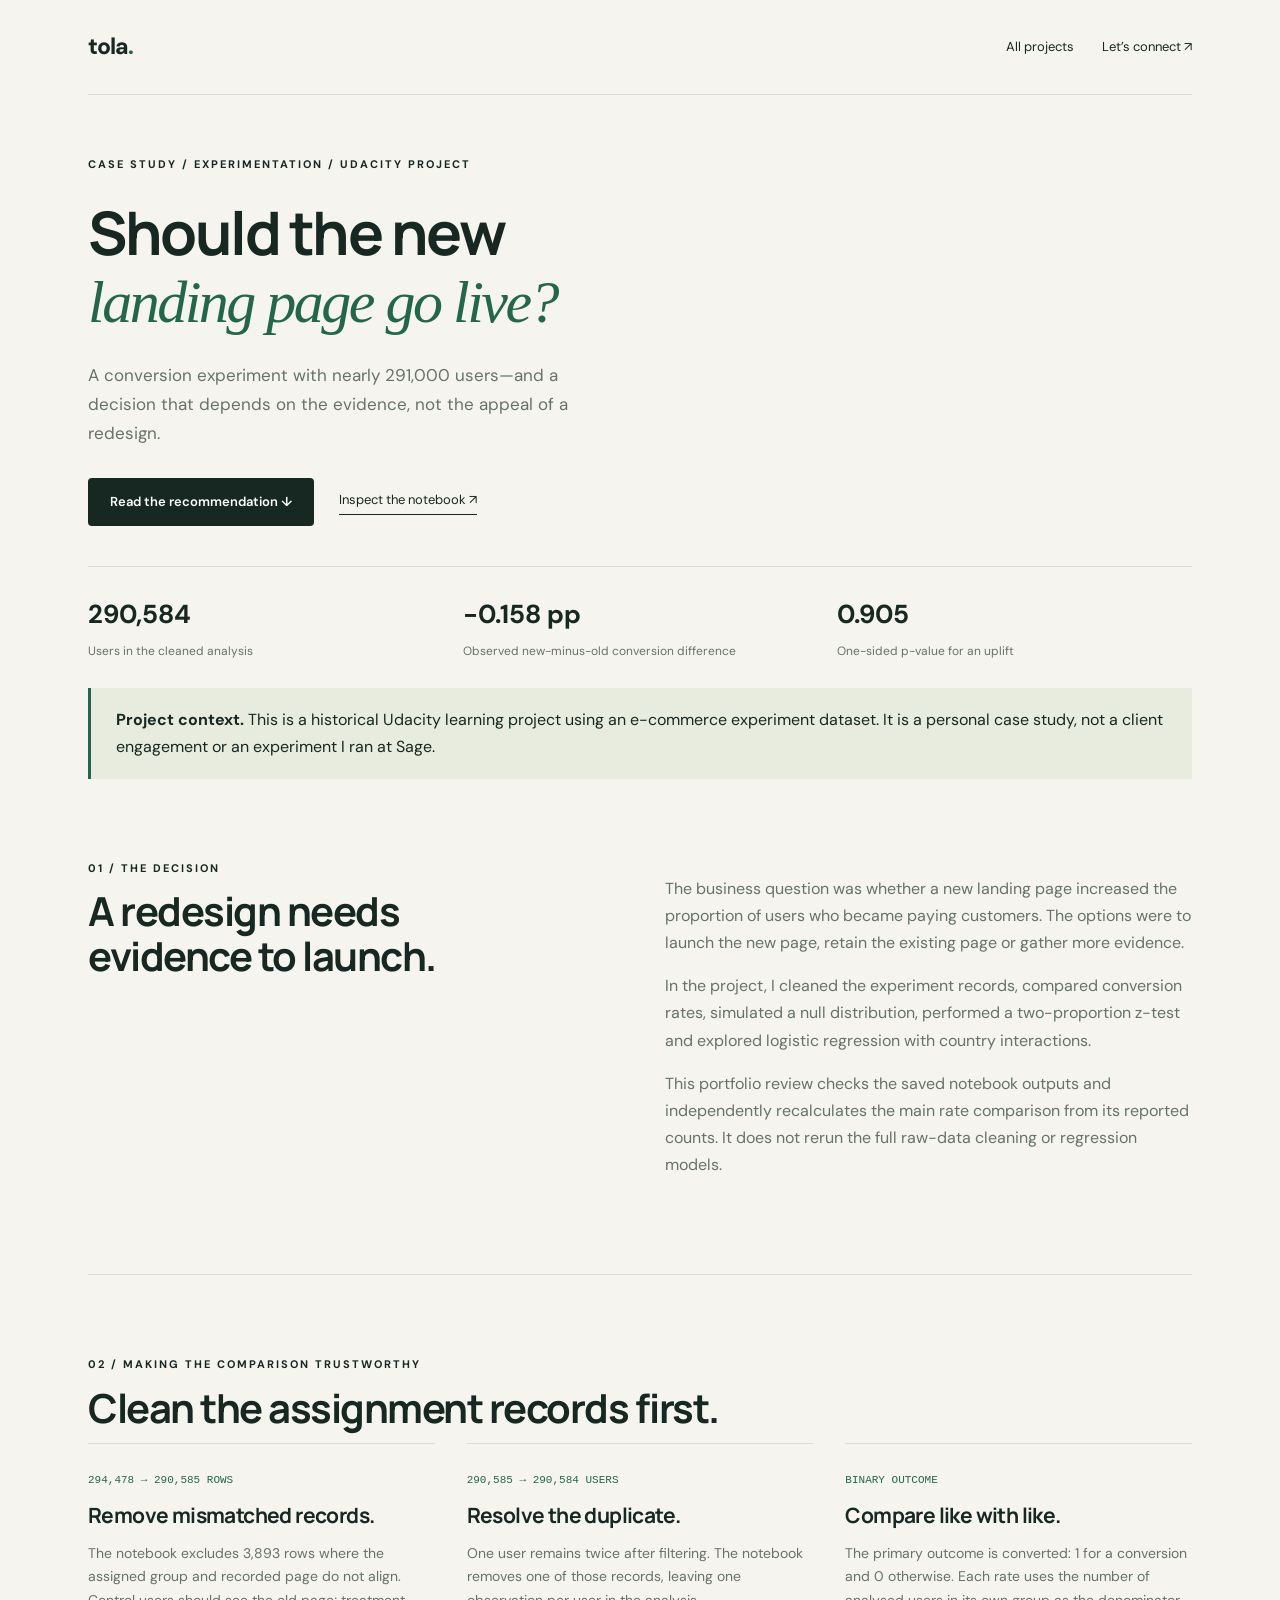
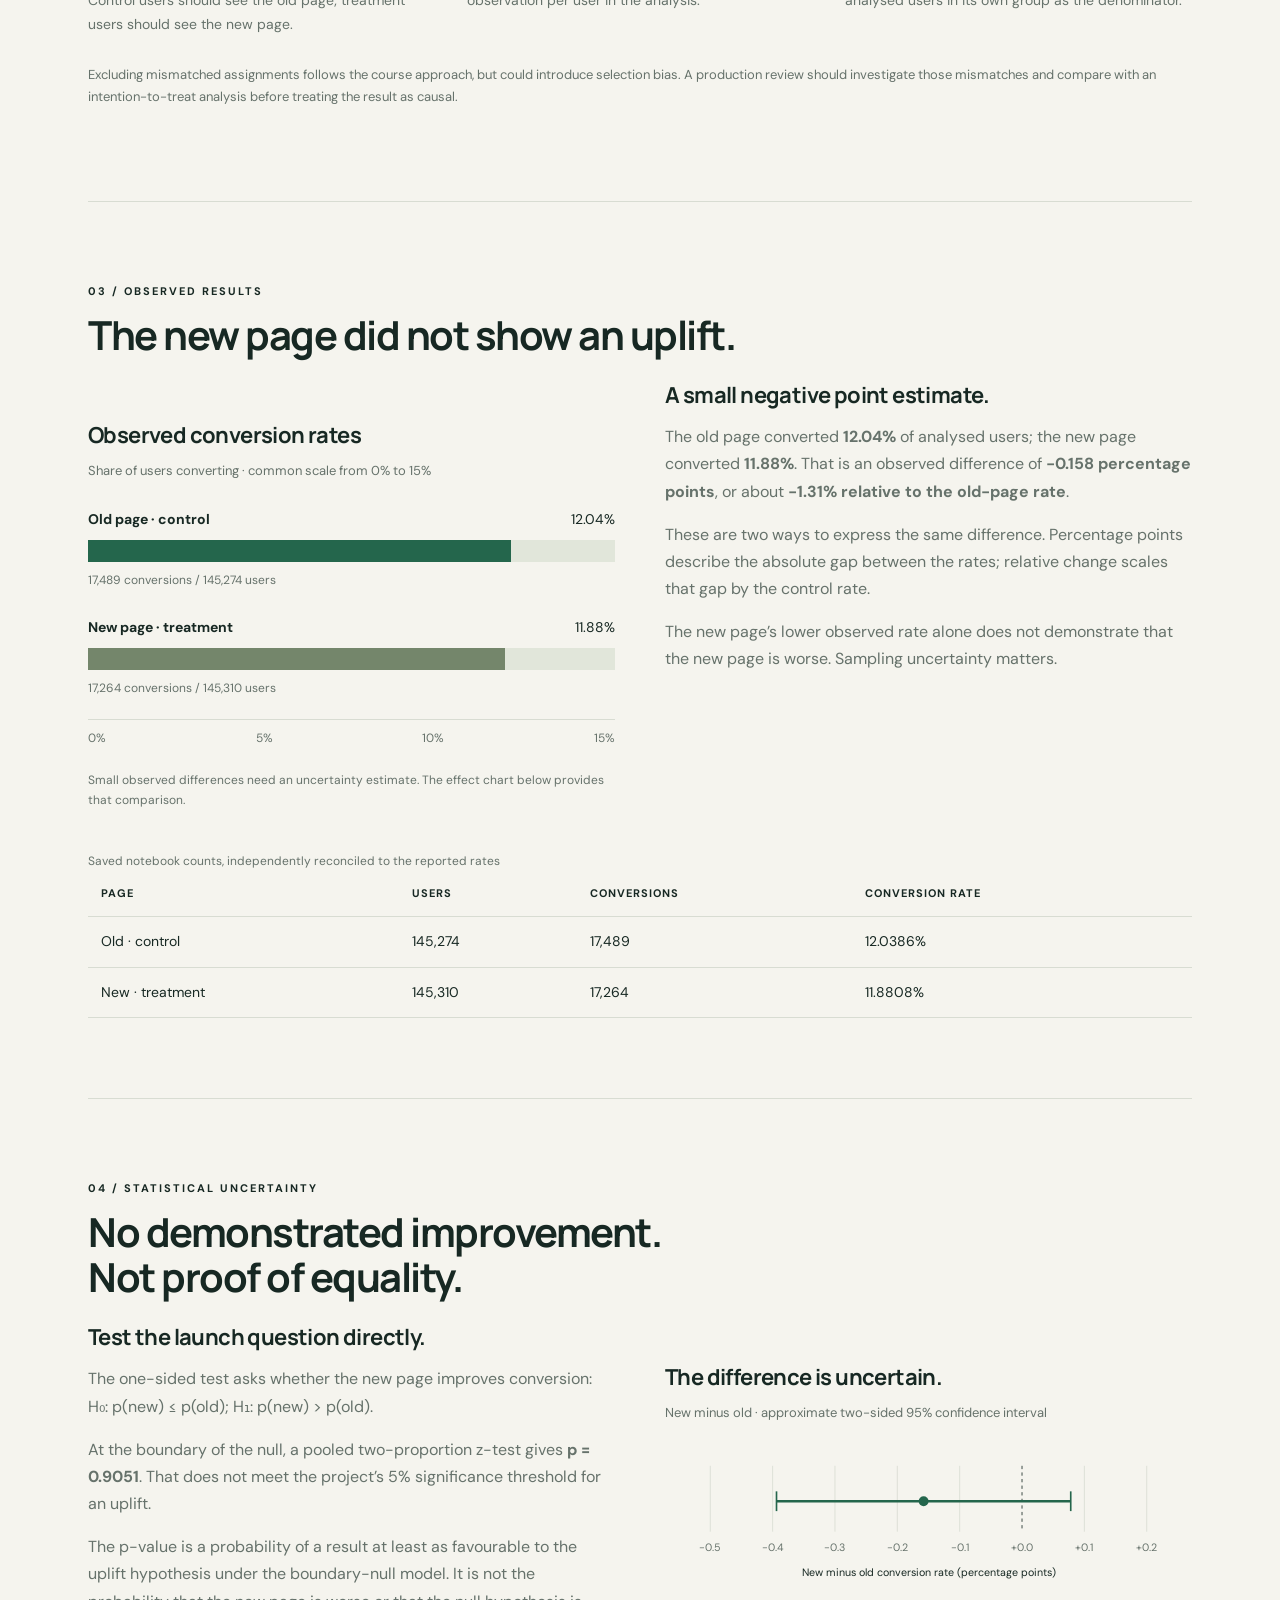
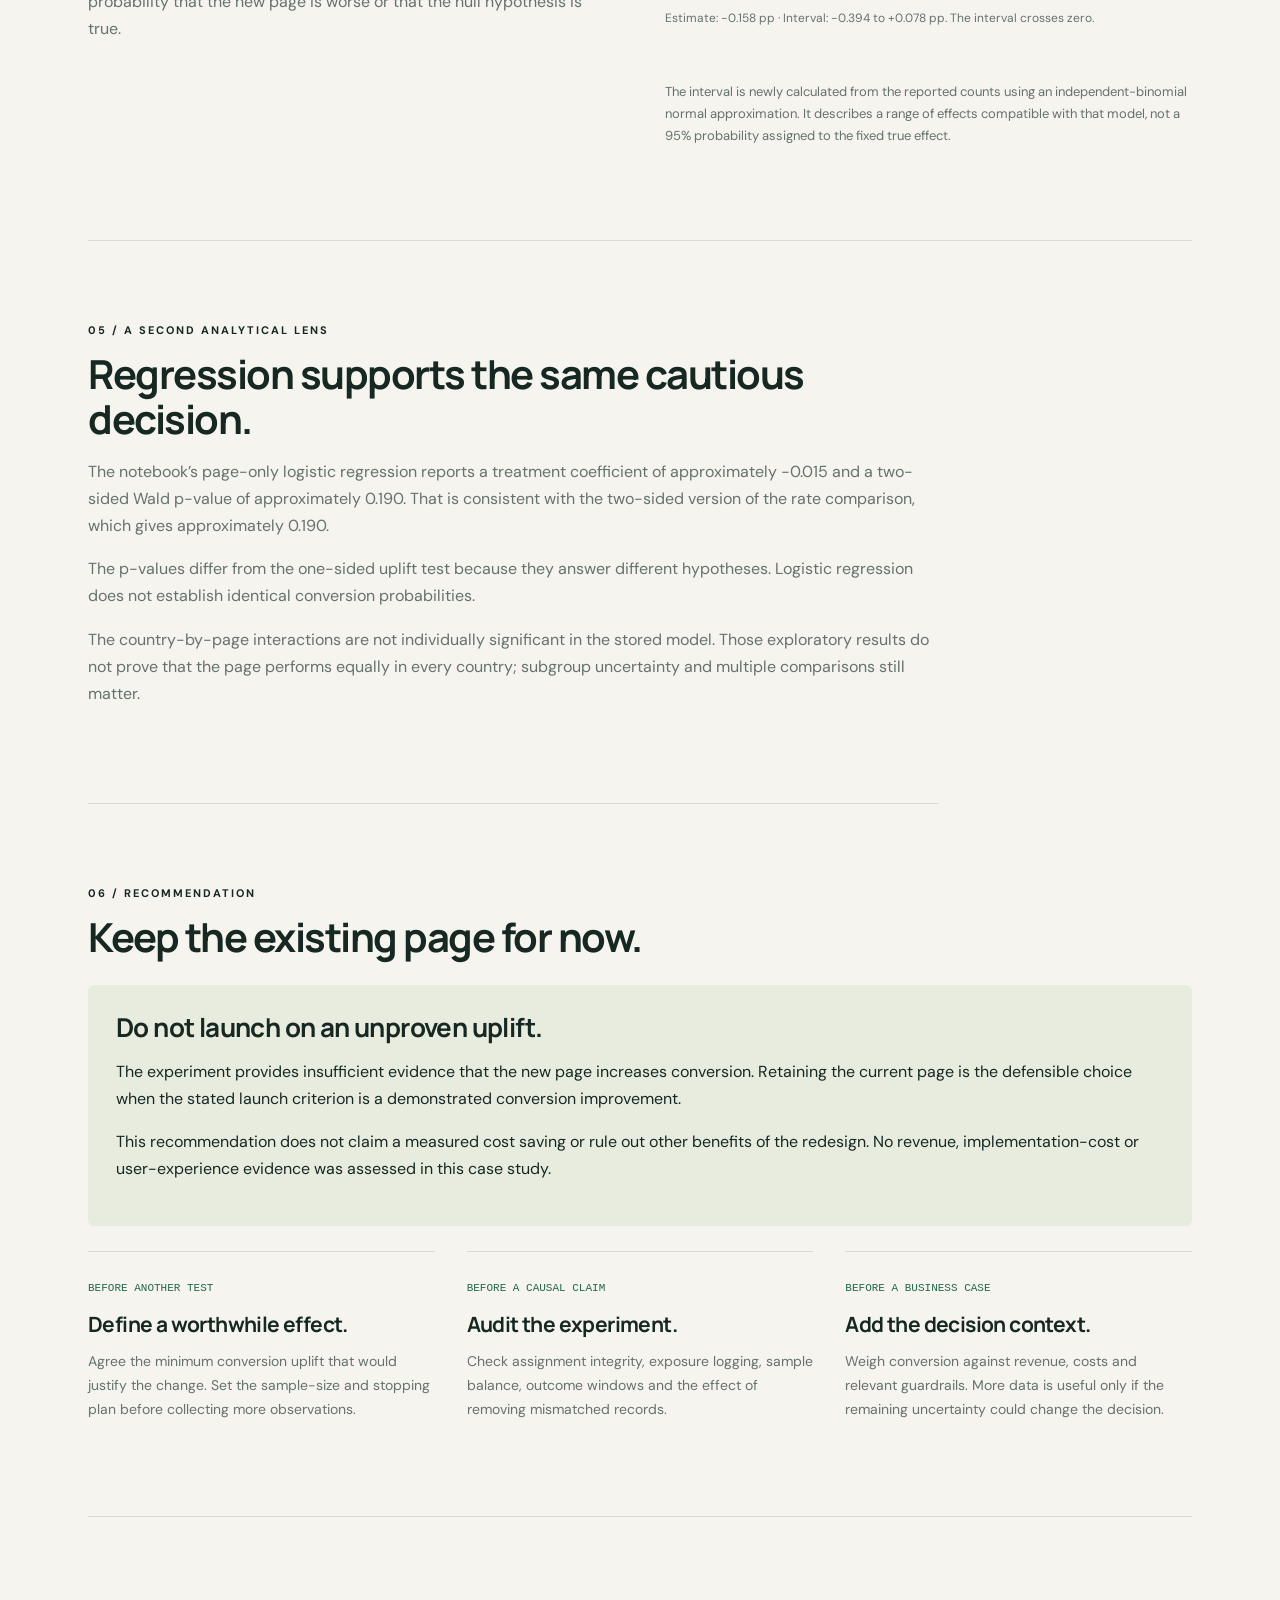
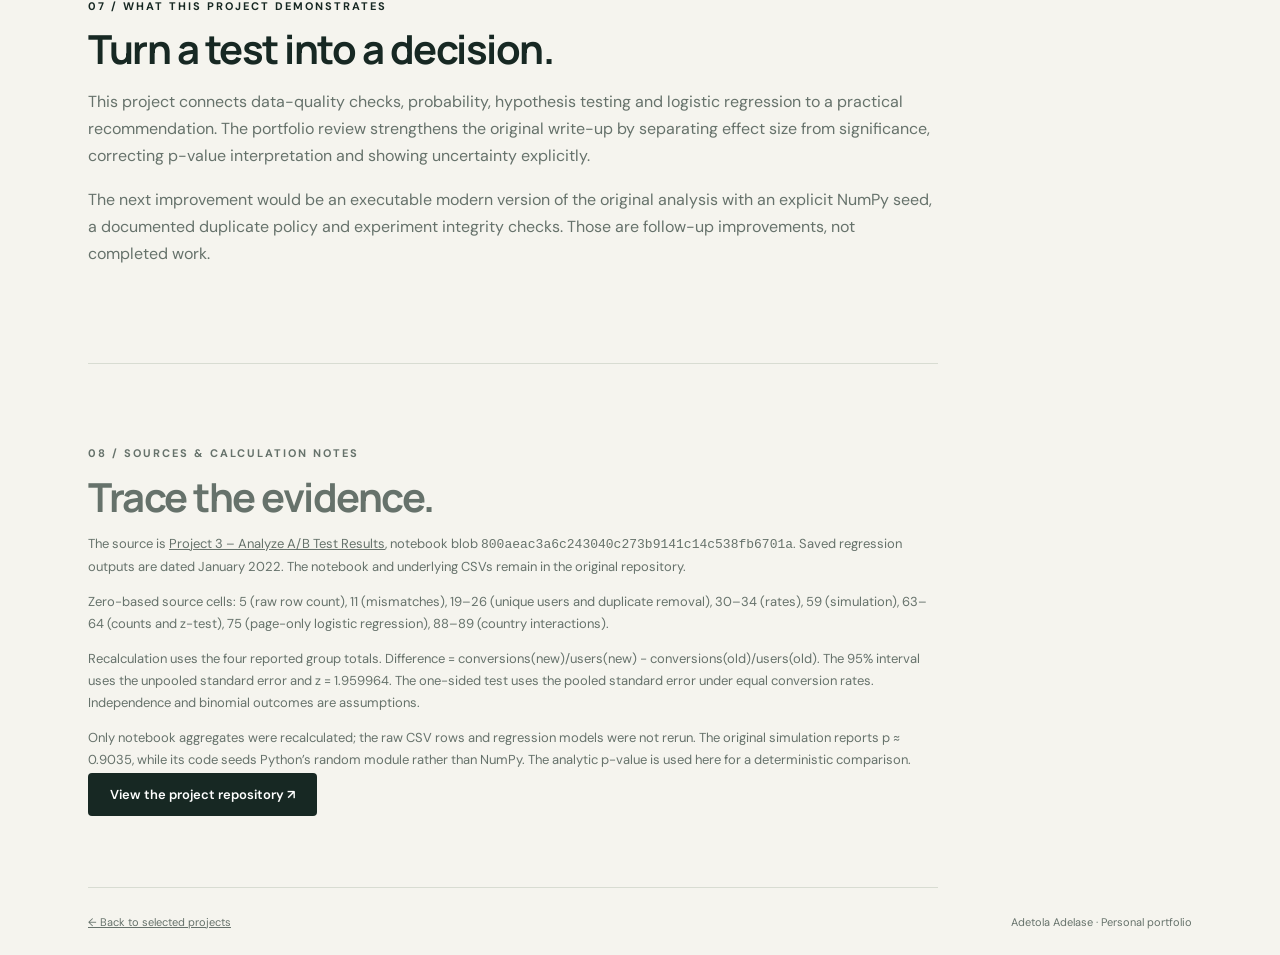
==== ab-testing-case-study.html @ beede95f "Add evidence-backed A/B testing case study with conversion and uncertainty charts" ====
<!doctype html><html lang="en"><head><meta charset="utf-8"><meta name="viewport" content="width=device-width,initial-scale=1"><meta name="description" content="Adetola Adelase’s A/B testing case study: conversion rates, uncertainty and an evidence-based landing-page recommendation."><title>A/B Testing Case Study — Adetola Adelase</title><style>
@import url('https://fonts.googleapis.com/css2?family=DM+Sans:wght@400;500;600;700&family=Manrope:wght@400;500;600;700;800&display=swap');
:root{--paper:#f5f4ee;--ink:#172823;--green:#24664c;--line:#d8dcd2;--muted:#66726b}*{box-sizing:border-box}html{scroll-behavior:smooth;scroll-padding-top:90px}body{margin:0;background:var(--paper);color:var(--ink);font:16px/1.7 'DM Sans',sans-serif}a{color:inherit}button,a{-webkit-tap-highlight-color:transparent}a:focus-visible,button:focus-visible{outline:3px solid #ba642c;outline-offset:5px}.wrap{max-width:1200px;margin:auto;padding:0 48px}nav{height:95px;display:flex;align-items:center;justify-content:space-between;border-bottom:1px solid var(--line)}.brand{text-decoration:none;font-weight:800;font-size:23px;letter-spacing:-1px}.brand span{color:var(--green)}nav .links{display:flex;gap:28px;font-size:13px}nav .links a{text-decoration:none}nav .links a:hover{color:var(--green)}.hero{padding:90px 0 76px;display:grid;grid-template-columns:1.25fr 1fr;gap:55px;align-items:center}.eyebrow{text-transform:uppercase;font-size:11px;letter-spacing:2px;font-weight:700;display:flex;gap:10px;align-items:center}.dot{width:7px;height:7px;background:var(--green);border-radius:50%}h1,h2,h3{font-family:Manrope,sans-serif;line-height:1.12}h1{font-size:clamp(45px,5.5vw,76px);letter-spacing:-4px;margin:25px 0}h1 em{font-family:Georgia,serif;font-weight:400;color:var(--green)}.intro{max-width:500px;color:var(--muted);font-size:17px}.actions{display:flex;align-items:center;gap:25px;margin-top:30px}.btn{background:var(--ink);color:white;padding:13px 22px;border-radius:4px;text-decoration:none;font-size:13px;font-weight:600}.textlink{font-size:13px;text-decoration:none;border-bottom:1px solid var(--ink);padding-bottom:3px}.visual{background:#e6eade;border:1px solid #d9dfd0;border-radius:140px 140px 8px 8px;padding:50px 28px 26px;position:relative;overflow:hidden}.visual svg{width:100%;height:auto;display:block}.visual-label{display:flex;justify-content:space-between;border-top:1px solid #c7d0c0;padding-top:16px;font:10px monospace;letter-spacing:1px}.caption{font:10px monospace;color:var(--muted);margin:13px 0 0}.strip{border-top:1px solid var(--line);border-bottom:1px solid var(--line);display:flex;justify-content:space-between;gap:20px;padding:22px 0;font-size:11px;letter-spacing:1px;text-transform:uppercase}.strip span:first-child{color:var(--muted)}section{padding:80px 0;border-bottom:1px solid var(--line)}.sectionhead{display:flex;align-items:end;justify-content:space-between;gap:30px;margin-bottom:35px}h2{font-size:40px;letter-spacing:-1.5px;margin:12px 0}.sectionhead p{font-size:14px;color:var(--muted);max-width:325px;margin:0}.featured{display:grid;grid-template-columns:1fr 1.05fr;border:1px solid var(--line);border-radius:8px;overflow:hidden;background:#fcfcf8}.pitch{background:#173f30;min-height:350px;padding:32px;position:relative;display:flex;flex-direction:column;justify-content:space-between;color:#d0e6ba}.pitch svg{width:100%;height:230px}.pitch-top{font:10px monospace;letter-spacing:2px;display:flex;justify-content:space-between}.projectcopy{padding:38px}.num{font:11px monospace;color:var(--green)}h3{font-size:26px;letter-spacing:-.6px;margin:13px 0}.projectcopy p,.card p{font-size:14px;color:var(--muted)}.tags{display:flex;flex-wrap:wrap;gap:7px;margin:20px 0}.tag{font-size:10px;padding:4px 9px;border:1px solid var(--line);border-radius:3px}.projectlink{font-size:12px;font-weight:700;text-decoration:none}.projectlink:hover{text-decoration:underline}.grid{display:grid;grid-template-columns:1fr 1fr;gap:20px;margin-top:20px}.card{padding:30px;border:1px solid var(--line);border-radius:8px;background:#fcfcf8}.card h3{font-size:23px}.smallnote{font-size:12px;color:var(--muted);margin-top:22px}.about{display:grid;grid-template-columns:.7fr 1.3fr;gap:65px}.about p{color:var(--muted)}.about .lead{font-size:23px;color:var(--ink);line-height:1.5;margin-top:0}.steps{display:grid;grid-template-columns:repeat(3,1fr);gap:30px;margin-top:35px}.step{border-top:1px solid var(--line);padding-top:18px}.step h3{font-size:17px}.step p{font-size:13px}.contact{text-align:center;padding:85px 0}.contact h2{font-size:52px;max-width:650px;margin:20px auto}.contact p{color:var(--muted)}.contact .actions{justify-content:center}footer{display:flex;justify-content:space-between;gap:20px;font-size:11px;color:var(--muted);padding:25px 0}dialog{max-width:680px;width:calc(100% - 32px);border:1px solid var(--line);border-radius:12px;background:var(--paper);padding:35px;color:var(--ink)}dialog::backdrop{background:#10291f88;backdrop-filter:blur(4px)}dialog p{color:var(--muted)}dialog button{float:right;background:none;border:0;font-size:24px;cursor:pointer;color:var(--ink)}.detail{border:0;background:none;padding:0;margin-right:20px;color:var(--green);font:700 12px 'DM Sans',sans-serif;cursor:pointer}.detail:hover{text-decoration:underline}@media(max-width:760px){.wrap{padding:0 22px}nav{height:76px}nav .links{gap:16px;font-size:12px}nav .links .hide{display:none}.hero{grid-template-columns:1fr;padding:55px 0 40px;gap:35px}h1{letter-spacing:-2.5px}.visual{max-width:420px;width:100%;margin:auto;padding-top:30px}.strip{flex-wrap:wrap;justify-content:flex-start;gap:13px 24px}.strip span:first-child{width:100%}section{padding:55px 0}.sectionhead{display:block}.sectionhead p{margin-top:15px}.featured,.grid,.about{grid-template-columns:1fr}.pitch{min-height:280px}.projectcopy{padding:28px}.about{gap:20px}.steps{grid-template-columns:1fr;gap:10px}.contact h2{font-size:38px}footer{flex-direction:column;gap:5px}h2{font-size:34px}}@media(prefers-reduced-motion:reduce){html{scroll-behavior:auto}}
.evidence-chart{justify-content:flex-start;padding:32px}.bars{margin:32px 0 15px}.bar-row{margin-bottom:19px}.bar-row>div:first-child{display:flex;justify-content:space-between;font-size:12px;margin-bottom:7px}.bar-row strong{font:12px monospace}.track{height:10px;background:#ffffff16;border-radius:2px}.track i{display:block;height:100%;background:#c9dfaa;border-radius:2px}.chart-note{font-size:11px;line-height:1.6;color:#bfd0bf;margin-top:auto}.skill-grid{display:grid;grid-template-columns:repeat(3,1fr);gap:32px}.skill-grid article{border-top:1px solid var(--line);padding-top:20px}.skill-grid h3{font-size:21px}.skill-grid p{font-size:14px;color:var(--muted)}.detail{text-decoration:none}.casehero{padding:60px 0 40px;max-width:900px}.casehero h1{font-size:60px;letter-spacing:-2.5px}.case-layout{display:grid;grid-template-columns:1fr 1fr;gap:50px}.case-layout h3{font-size:22px}.case-layout p,.case-text p,.case-text li{color:var(--muted)}.case-text{max-width:850px}.facts{display:grid;grid-template-columns:repeat(3,1fr);gap:20px;border-top:1px solid var(--line);padding:25px 0}.facts strong{font-size:26px;display:block}.facts span{font-size:12px;color:var(--muted)}table{width:100%;border-collapse:collapse;font-size:14px}th,td{text-align:left;padding:13px;border-bottom:1px solid var(--line)}th{font-size:11px;text-transform:uppercase;letter-spacing:1px}.notice{border-left:3px solid var(--green);padding:18px 25px;background:#e7ecdf}.case-nav{display:flex;gap:20px;flex-wrap:wrap;font-size:13px}.case-nav a{color:var(--green)}@media(max-width:760px){.skill-grid,.case-layout{grid-template-columns:1fr}.casehero h1{font-size:42px}.facts{grid-template-columns:1fr 1fr}.evidence-chart{min-height:340px}.case-layout{gap:20px}}.credential-line{font:11px/1.7 monospace;color:var(--green);margin-top:22px}.background-grid{display:grid;grid-template-columns:1fr 1fr;gap:70px}.column-label{font-size:17px;margin-bottom:28px}.timeline-entry{border-top:1px solid var(--line);padding:23px 0}.timeline-entry h3{font-size:21px;margin:9px 0}.timeline-entry p{font-size:14px;color:var(--muted);margin:8px 0}.timeline-entry .institution{color:var(--green);font-weight:600}.skill-grid a{font-size:12px}@media(max-width:760px){.background-grid{grid-template-columns:1fr;gap:25px}.credential-line{font-size:10px}}.writing-feature{display:flex;align-items:center;justify-content:space-between;gap:30px;background:#e7ecdf;padding:32px;border:1px solid var(--line);border-radius:8px}.writing-feature h3{font-family:Georgia,serif;font-weight:400;font-size:38px}.writing-feature p{font-size:14px;color:var(--muted)}.writing-feature .btn{flex-shrink:0}@media(max-width:760px){.writing-feature{align-items:flex-start;flex-direction:column;padding:25px}}
/* Centre the phone layout; preserve the desktop composition. */
@media(max-width:760px){
 .wrap{padding-inline:20px}
 nav{height:auto;min-height:100px;flex-direction:column;justify-content:center;gap:10px;padding:16px 0}
 nav .links{justify-content:center;flex-wrap:wrap;gap:10px 20px}
 .hero,.sectionhead,.projectcopy,.card,.about,.skill-grid,.background-grid,.writing-feature,.contact,.casehero,.case-layout,.case-text,.facts,.notice,footer{text-align:center}
 .hero{padding-top:40px}
 h1{font-size:clamp(36px,10.5vw,54px);letter-spacing:-1.8px}
 .hero>div,.sectionhead>div,.about>div,.background-grid>div{min-width:0}
 .intro,.sectionhead p,.casehero,.case-text{margin-inline:auto}
 .eyebrow{justify-content:center;flex-wrap:wrap;letter-spacing:1.5px}
 .actions{justify-content:center;flex-wrap:wrap;gap:16px 22px}
 .btn{max-width:100%}
 .strip{justify-content:center;text-align:center}
 .tags{justify-content:center}
 .detail{display:inline-block;margin:0 10px 12px}
 .projectlink{display:inline-block;margin-bottom:8px}
 .writing-feature{align-items:center}
 .credential-line{max-width:36ch;margin-inline:auto;line-height:1.9}
 footer{align-items:center}
 .casehero h1{font-size:clamp(34px,10vw,46px)}
 .facts{justify-items:center}
 .pitch,.bar-row,.chart-note,dialog,th,td{text-align:left}
 .pitch-top{gap:14px;flex-wrap:wrap}
 .visual-label{gap:12px;flex-wrap:wrap}
 .smallnote{overflow-wrap:anywhere}
}
</style><style>.ab-figure{margin:25px 0 0;padding:28px 0}.ab-figure figcaption h3{margin-top:0}.ab-figure figcaption p{font-size:13px;color:var(--muted)}.rate-row{margin-top:26px}.rate-label{display:flex;justify-content:space-between;gap:15px;font-size:14px}.rate-track{height:22px;background:#e1e6da;margin:8px 0}.rate-fill{height:100%;background:var(--green)}.rate-row:nth-of-type(2) .rate-fill{background:#74866b}.rate-row p{font-size:12px;color:var(--muted);margin:0}.rate-axis{display:flex;justify-content:space-between;border-top:1px solid var(--line);margin-top:20px;padding-top:8px;font-size:12px;color:var(--muted)}.effect-chart{width:100%;height:auto;display:block;font-family:'DM Sans',sans-serif}.decision{background:#e7ecdf;padding:28px;border-radius:6px;margin:25px 0}.decision h3{margin-top:0}.method-list{padding-left:22px}.method-list li{margin-bottom:15px}.ab-source{font-size:13px;color:var(--muted)}.ab-source code{overflow-wrap:anywhere}.ab-table-wrap{overflow-x:auto}.reading-note{font-size:13px;color:var(--muted)}@media(max-width:760px){.ab-figure,.ab-figure figcaption{text-align:left}.rate-label{font-size:13px}.effect-chart{min-width:290px}.decision{padding:22px}.method-list{text-align:left}.ab-table-wrap th,.ab-table-wrap td{padding:11px 9px}.case-text{max-width:100%}}@media(max-width:360px){.effect-chart{min-width:0}}</style></head><body><div class="wrap"><nav aria-label="Main navigation"><a class="brand" href="index.html">tola<span>.</span></a><div class="links"><a href="index.html#projects">All projects</a><a href="index.html#contact">Let’s connect ↗</a></div></nav><main><header class="casehero"><div class="eyebrow">Case study / Experimentation / Udacity project</div><h1>Should the new<br><em>landing page go live?</em></h1><p class="intro">A conversion experiment with nearly 291,000 users—and a decision that depends on the evidence, not the appeal of a redesign.</p><div class="actions"><a class="btn" href="#decision">Read the recommendation ↓</a><a class="textlink" href="https://github.com/Tola-adelase/Analyze_ab_test_results-showcase-udacityproject/blob/main/Project%203%20-%20Analyze%20A_B%20Test%20Results.ipynb" target="_blank" rel="noopener">Inspect the notebook ↗</a></div></header><div class="facts"><div><strong>290,584</strong><span>Users in the cleaned analysis</span></div><div><strong>−0.158 pp</strong><span>Observed new-minus-old conversion difference</span></div><div><strong>0.905</strong><span>One-sided p-value for an uplift</span></div></div><div class="notice"><strong>Project context.</strong> This is a historical Udacity learning project using an e-commerce experiment dataset. It is a personal case study, not a client engagement or an experiment I ran at Sage.</div><section class="case-layout"><div><div class="eyebrow">01 / The decision</div><h2>A redesign needs<br>evidence to launch.</h2></div><div><p>The business question was whether a new landing page increased the proportion of users who became paying customers. The options were to launch the new page, retain the existing page or gather more evidence.</p><p>In the project, I cleaned the experiment records, compared conversion rates, simulated a null distribution, performed a two-proportion z-test and explored logistic regression with country interactions.</p><p>This portfolio review checks the saved notebook outputs and independently recalculates the main rate comparison from its reported counts. It does not rerun the full raw-data cleaning or regression models.</p></div></section><section><div class="eyebrow">02 / Making the comparison trustworthy</div><h2>Clean the assignment records first.</h2><div class="skill-grid"><article><span class="num">294,478 → 290,585 ROWS</span><h3>Remove mismatched records.</h3><p>The notebook excludes 3,893 rows where the assigned group and recorded page do not align. Control users should see the old page; treatment users should see the new page.</p></article><article><span class="num">290,585 → 290,584 USERS</span><h3>Resolve the duplicate.</h3><p>One user remains twice after filtering. The notebook removes one of those records, leaving one observation per user in the analysis.</p></article><article><span class="num">BINARY OUTCOME</span><h3>Compare like with like.</h3><p>The primary outcome is converted: 1 for a conversion and 0 otherwise. Each rate uses the number of analysed users in its own group as the denominator.</p></article></div><p class="reading-note">Excluding mismatched assignments follows the course approach, but could introduce selection bias. A production review should investigate those mismatches and compare with an intention-to-treat analysis before treating the result as causal.</p></section><section id="results"><div class="eyebrow">03 / Observed results</div><h2>The new page did not show an uplift.</h2><div class="case-layout"><div><figure class="ab-figure"><figcaption><h3>Observed conversion rates</h3><p>Share of users converting · common scale from 0% to 15%</p></figcaption><div class="rate-row"><div class="rate-label"><strong>Old page · control</strong><span>12.04%</span></div><div class="rate-track"><div class="rate-fill" style="width:80.257536%"></div></div><p>17,489 conversions / 145,274 users</p></div><div class="rate-row"><div class="rate-label"><strong>New page · treatment</strong><span>11.88%</span></div><div class="rate-track"><div class="rate-fill" style="width:79.205377%"></div></div><p>17,264 conversions / 145,310 users</p></div><div class="rate-axis"><span>0%</span><span>5%</span><span>10%</span><span>15%</span></div><p class="smallnote">Small observed differences need an uncertainty estimate. The effect chart below provides that comparison.</p></figure></div><div><h3>A small negative point estimate.</h3><p>The old page converted <strong>12.04%</strong> of analysed users; the new page converted <strong>11.88%</strong>. That is an observed difference of <strong>−0.158 percentage points</strong>, or about <strong>−1.31% relative to the old-page rate</strong>.</p><p>These are two ways to express the same difference. Percentage points describe the absolute gap between the rates; relative change scales that gap by the control rate.</p><p>The new page’s lower observed rate alone does not demonstrate that the new page is worse. Sampling uncertainty matters.</p></div></div><div class="ab-table-wrap"><table><caption style="text-align:left;font-size:12px;color:var(--muted)">Saved notebook counts, independently reconciled to the reported rates</caption><thead><tr><th>Page</th><th>Users</th><th>Conversions</th><th>Conversion rate</th></tr></thead><tbody><tr><td>Old · control</td><td>145,274</td><td>17,489</td><td>12.0386%</td></tr><tr><td>New · treatment</td><td>145,310</td><td>17,264</td><td>11.8808%</td></tr></tbody></table></div></section><section><div class="eyebrow">04 / Statistical uncertainty</div><h2>No demonstrated improvement.<br>Not proof of equality.</h2><div class="case-layout"><div><h3>Test the launch question directly.</h3><p>The one-sided test asks whether the new page improves conversion: H₀: p(new) ≤ p(old); H₁: p(new) &gt; p(old).</p><p>At the boundary of the null, a pooled two-proportion z-test gives <strong>p = 0.9051</strong>. That does not meet the project’s 5% significance threshold for an uplift.</p><p>The p-value is a probability of a result at least as favourable to the uplift hypothesis under the boundary-null model. It is not the probability that the new page is worse or that the null hypothesis is true.</p></div><div><figure class="ab-figure"><figcaption><h3>The difference is uncertain.</h3><p>New minus old · approximate two-sided 95% confidence interval</p></figcaption><svg class="effect-chart" viewBox="0 0 640 180" role="img" aria-labelledby="effect-title effect-desc"><title id="effect-title">Conversion-rate difference with approximate 95% confidence interval</title><desc id="effect-desc">New minus old is -0.158 percentage points. The 95 percent interval runs from -0.394 to 0.078 percentage points, crossing zero.</desc><line x1="55.0" x2="55.0" y1="35" y2="115" stroke="#d8dcd2" stroke-dasharray="0"/><text x="55.0" y="139" text-anchor="middle" font-size="13" fill="#66726b">-0.5</text><line x1="130.7142857142857" x2="130.7142857142857" y1="35" y2="115" stroke="#d8dcd2" stroke-dasharray="0"/><text x="130.7142857142857" y="139" text-anchor="middle" font-size="13" fill="#66726b">-0.4</text><line x1="206.42857142857144" x2="206.42857142857144" y1="35" y2="115" stroke="#d8dcd2" stroke-dasharray="0"/><text x="206.42857142857144" y="139" text-anchor="middle" font-size="13" fill="#66726b">-0.3</text><line x1="282.14285714285717" x2="282.14285714285717" y1="35" y2="115" stroke="#d8dcd2" stroke-dasharray="0"/><text x="282.14285714285717" y="139" text-anchor="middle" font-size="13" fill="#66726b">-0.2</text><line x1="357.8571428571429" x2="357.8571428571429" y1="35" y2="115" stroke="#d8dcd2" stroke-dasharray="0"/><text x="357.8571428571429" y="139" text-anchor="middle" font-size="13" fill="#66726b">-0.1</text><line x1="433.57142857142856" x2="433.57142857142856" y1="35" y2="115" stroke="#172823" stroke-dasharray="4 4"/><text x="433.57142857142856" y="139" text-anchor="middle" font-size="13" fill="#66726b">+0.0</text><line x1="509.28571428571433" x2="509.28571428571433" y1="35" y2="115" stroke="#d8dcd2" stroke-dasharray="0"/><text x="509.28571428571433" y="139" text-anchor="middle" font-size="13" fill="#66726b">+0.1</text><line x1="585.0" x2="585.0" y1="35" y2="115" stroke="#d8dcd2" stroke-dasharray="0"/><text x="585.0" y="139" text-anchor="middle" font-size="13" fill="#66726b">+0.2</text><line x1="135.41915287457851" x2="492.73322934300865" y1="78" y2="78" stroke="#24664c" stroke-width="3"/><line x1="135.41915287457851" x2="135.41915287457851" y1="66" y2="90" stroke="#24664c" stroke-width="2"/><line x1="492.73322934300865" x2="492.73322934300865" y1="66" y2="90" stroke="#24664c" stroke-width="2"/><circle cx="314.0761911087936" cy="78" r="6" fill="#24664c"/><text x="320" y="169" text-anchor="middle" font-size="13" fill="#172823">New minus old conversion rate (percentage points)</text></svg><p class="smallnote">Estimate: −0.158 pp · Interval: −0.394 to +0.078 pp. The interval crosses zero.</p></figure><p class="reading-note">The interval is newly calculated from the reported counts using an independent-binomial normal approximation. It describes a range of effects compatible with that model, not a 95% probability assigned to the fixed true effect.</p></div></div></section><section class="case-text"><div class="eyebrow">05 / A second analytical lens</div><h2>Regression supports the same cautious decision.</h2><p>The notebook’s page-only logistic regression reports a treatment coefficient of approximately −0.015 and a two-sided Wald p-value of approximately 0.190. That is consistent with the two-sided version of the rate comparison, which gives approximately 0.190.</p><p>The p-values differ from the one-sided uplift test because they answer different hypotheses. Logistic regression does not establish identical conversion probabilities.</p><p>The country-by-page interactions are not individually significant in the stored model. Those exploratory results do not prove that the page performs equally in every country; subgroup uncertainty and multiple comparisons still matter.</p></section><section id="decision"><div class="eyebrow">06 / Recommendation</div><h2>Keep the existing page for now.</h2><div class="decision"><h3>Do not launch on an unproven uplift.</h3><p>The experiment provides insufficient evidence that the new page increases conversion. Retaining the current page is the defensible choice when the stated launch criterion is a demonstrated conversion improvement.</p><p>This recommendation does not claim a measured cost saving or rule out other benefits of the redesign. No revenue, implementation-cost or user-experience evidence was assessed in this case study.</p></div><div class="skill-grid"><article><span class="num">BEFORE ANOTHER TEST</span><h3>Define a worthwhile effect.</h3><p>Agree the minimum conversion uplift that would justify the change. Set the sample-size and stopping plan before collecting more observations.</p></article><article><span class="num">BEFORE A CAUSAL CLAIM</span><h3>Audit the experiment.</h3><p>Check assignment integrity, exposure logging, sample balance, outcome windows and the effect of removing mismatched records.</p></article><article><span class="num">BEFORE A BUSINESS CASE</span><h3>Add the decision context.</h3><p>Weigh conversion against revenue, costs and relevant guardrails. More data is useful only if the remaining uncertainty could change the decision.</p></article></div></section><section class="case-text"><div class="eyebrow">07 / What this project demonstrates</div><h2>Turn a test into a decision.</h2><p>This project connects data-quality checks, probability, hypothesis testing and logistic regression to a practical recommendation. The portfolio review strengthens the original write-up by separating effect size from significance, correcting p-value interpretation and showing uncertainty explicitly.</p><p>The next improvement would be an executable modern version of the original analysis with an explicit NumPy seed, a documented duplicate policy and experiment integrity checks. Those are follow-up improvements, not completed work.</p></section><section class="case-text ab-source"><div class="eyebrow">08 / Sources & calculation notes</div><h2>Trace the evidence.</h2><p>The source is <a href="https://github.com/Tola-adelase/Analyze_ab_test_results-showcase-udacityproject/blob/main/Project%203%20-%20Analyze%20A_B%20Test%20Results.ipynb" target="_blank" rel="noopener">Project 3 – Analyze A/B Test Results</a>, notebook blob <code>800aeac3a6c243040c273b9141c14c538fb6701a</code>. Saved regression outputs are dated January 2022. The notebook and underlying CSVs remain in the original repository.</p><p>Zero-based source cells: 5 (raw row count), 11 (mismatches), 19–26 (unique users and duplicate removal), 30–34 (rates), 59 (simulation), 63–64 (counts and z-test), 75 (page-only logistic regression), 88–89 (country interactions).</p><p>Recalculation uses the four reported group totals. Difference = conversions(new)/users(new) − conversions(old)/users(old). The 95% interval uses the unpooled standard error and z = 1.959964. The one-sided test uses the pooled standard error under equal conversion rates. Independence and binomial outcomes are assumptions.</p><p>Only notebook aggregates were recalculated; the raw CSV rows and regression models were not rerun. The original simulation reports p ≈ 0.9035, while its code seeds Python’s random module rather than NumPy. The analytic p-value is used here for a deterministic comparison.</p><a class="btn" href="https://github.com/Tola-adelase/Analyze_ab_test_results-showcase-udacityproject" target="_blank" rel="noopener">View the project repository ↗</a></section></main><footer><a href="index.html#projects">← Back to selected projects</a><span>Adetola Adelase · Personal portfolio</span></footer></div></body></html>
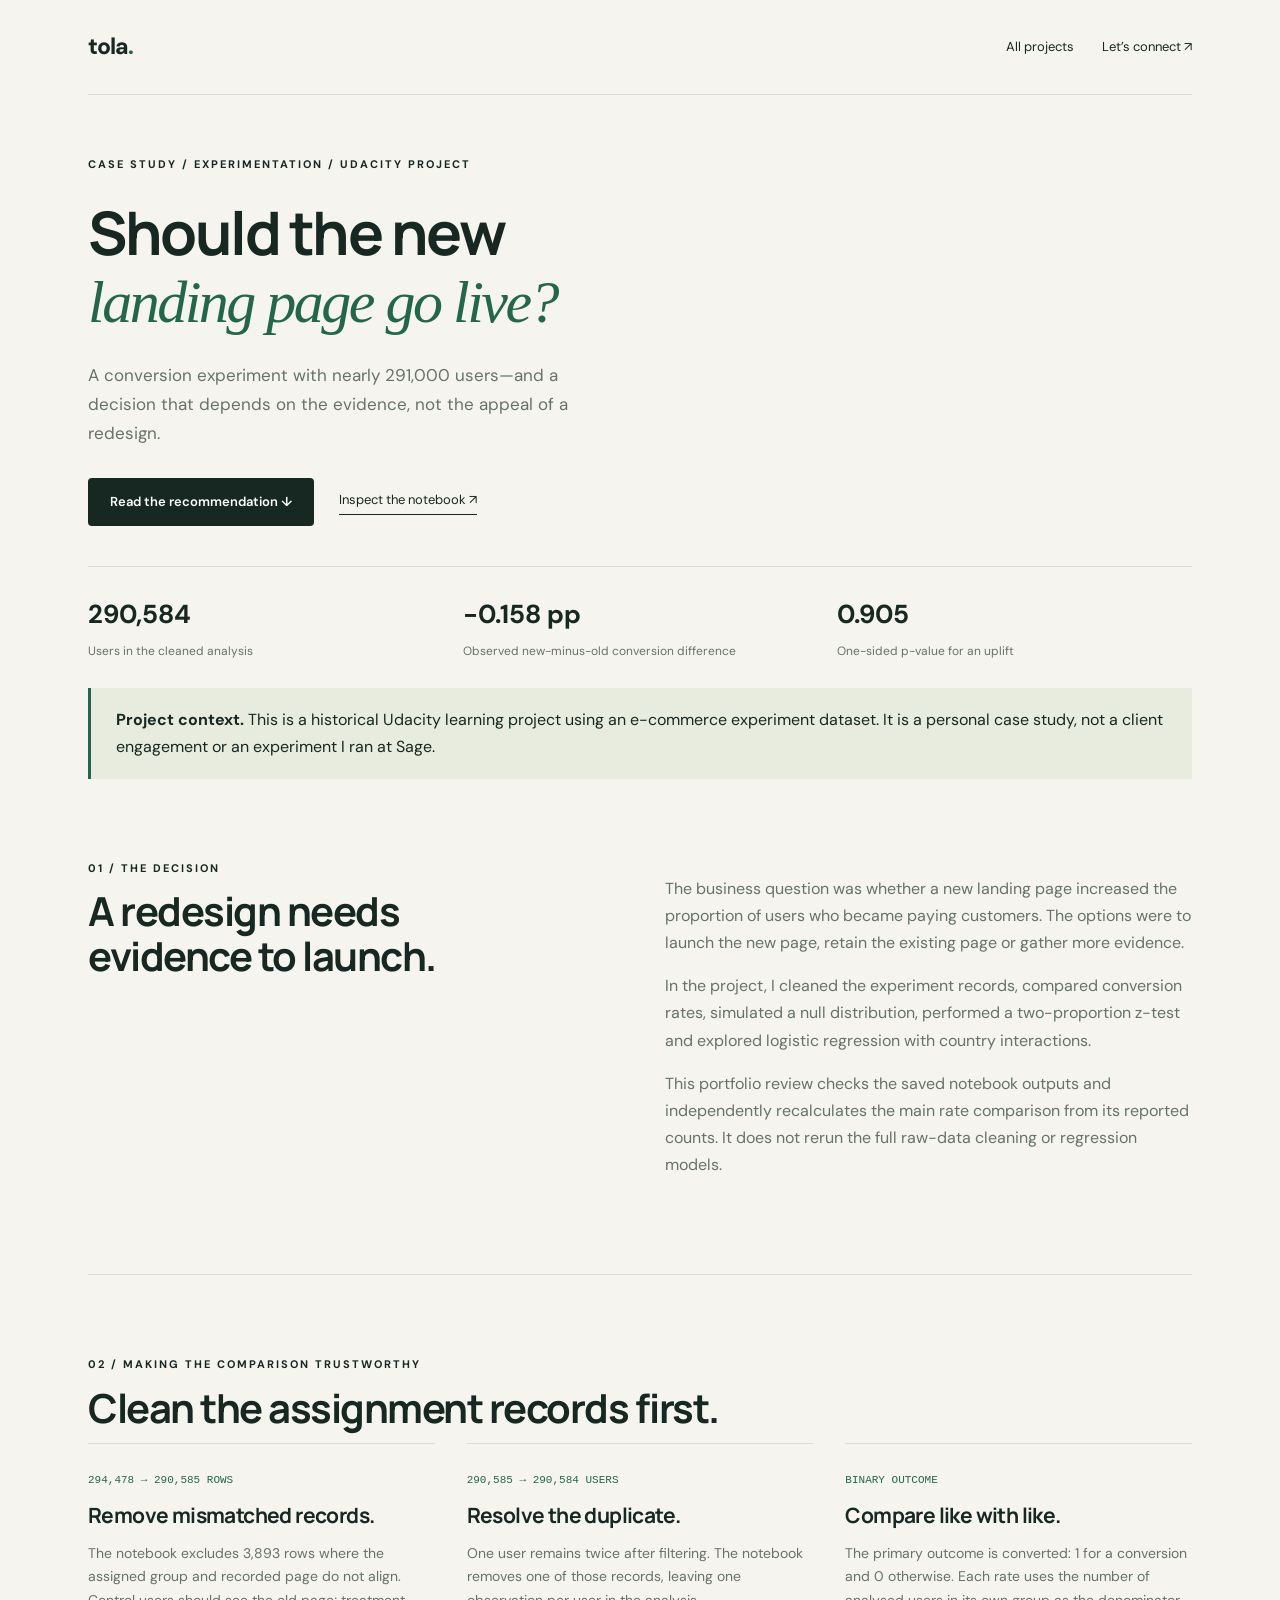
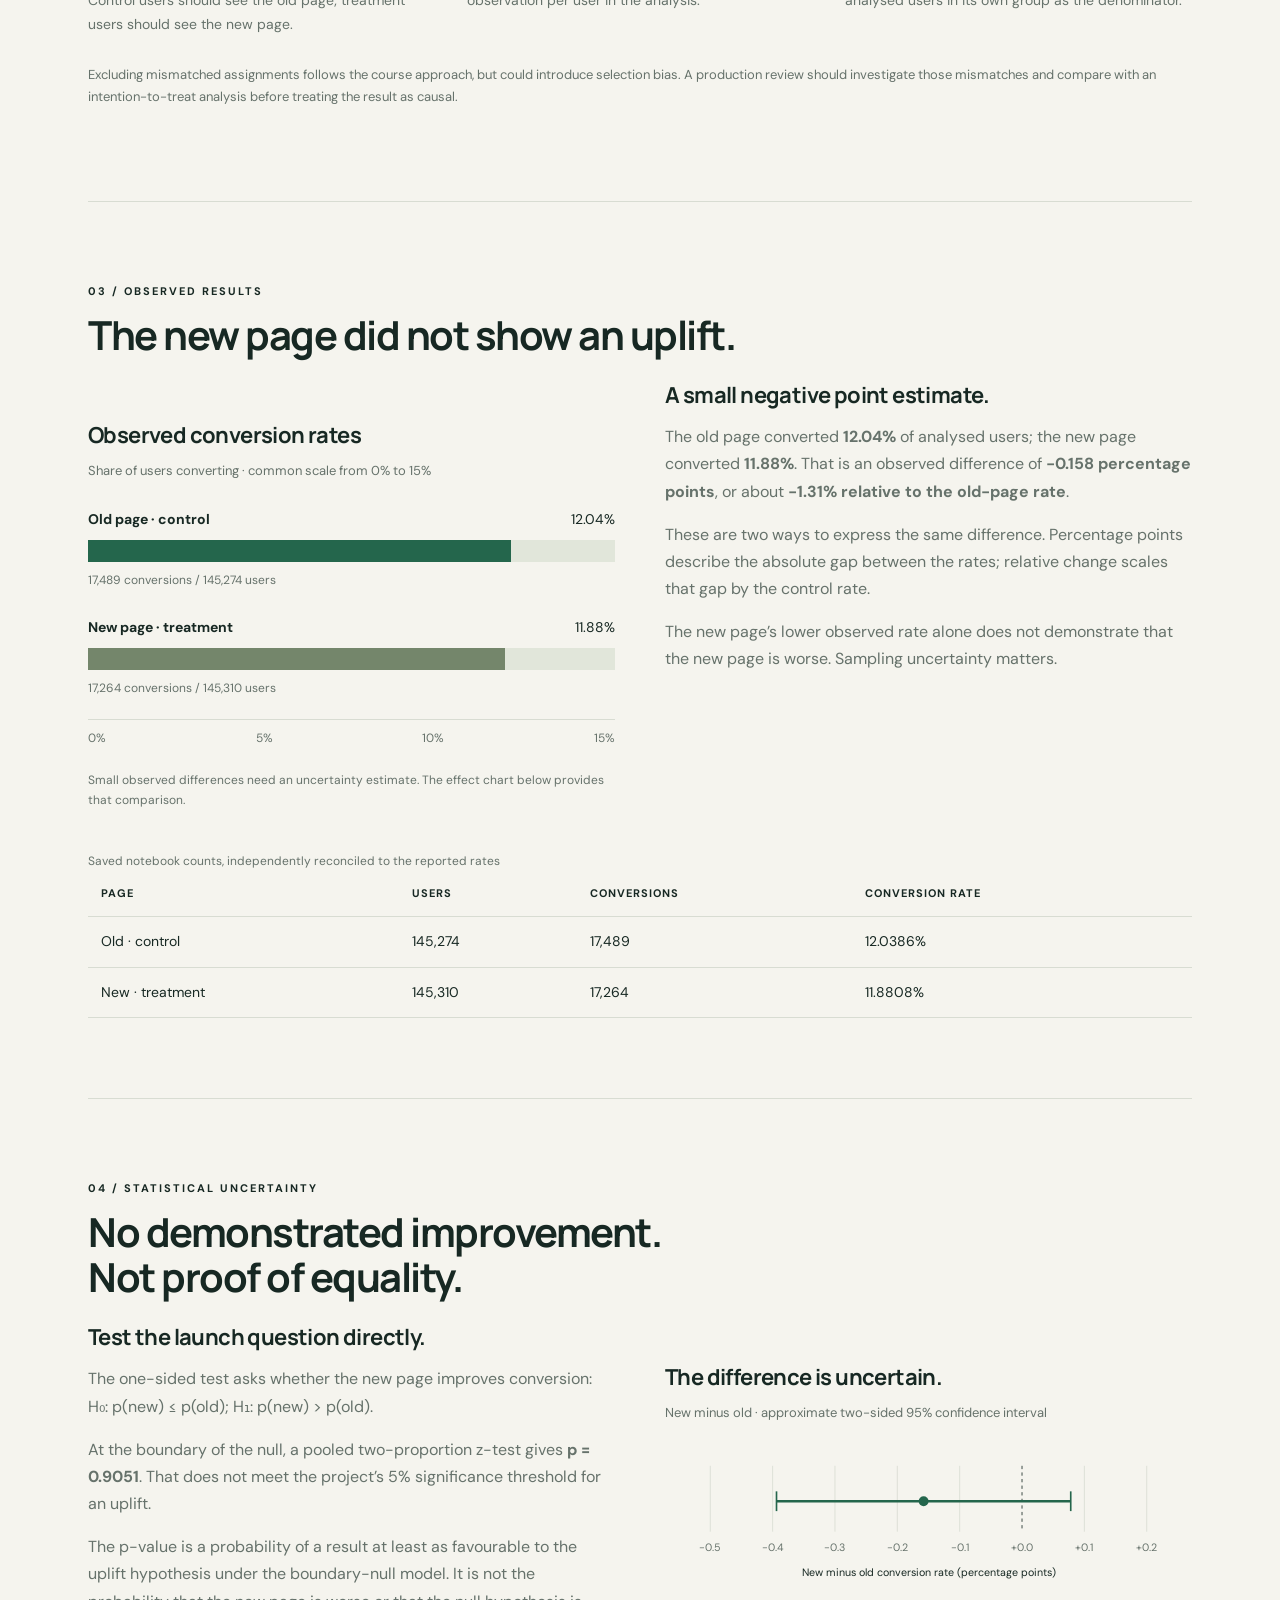
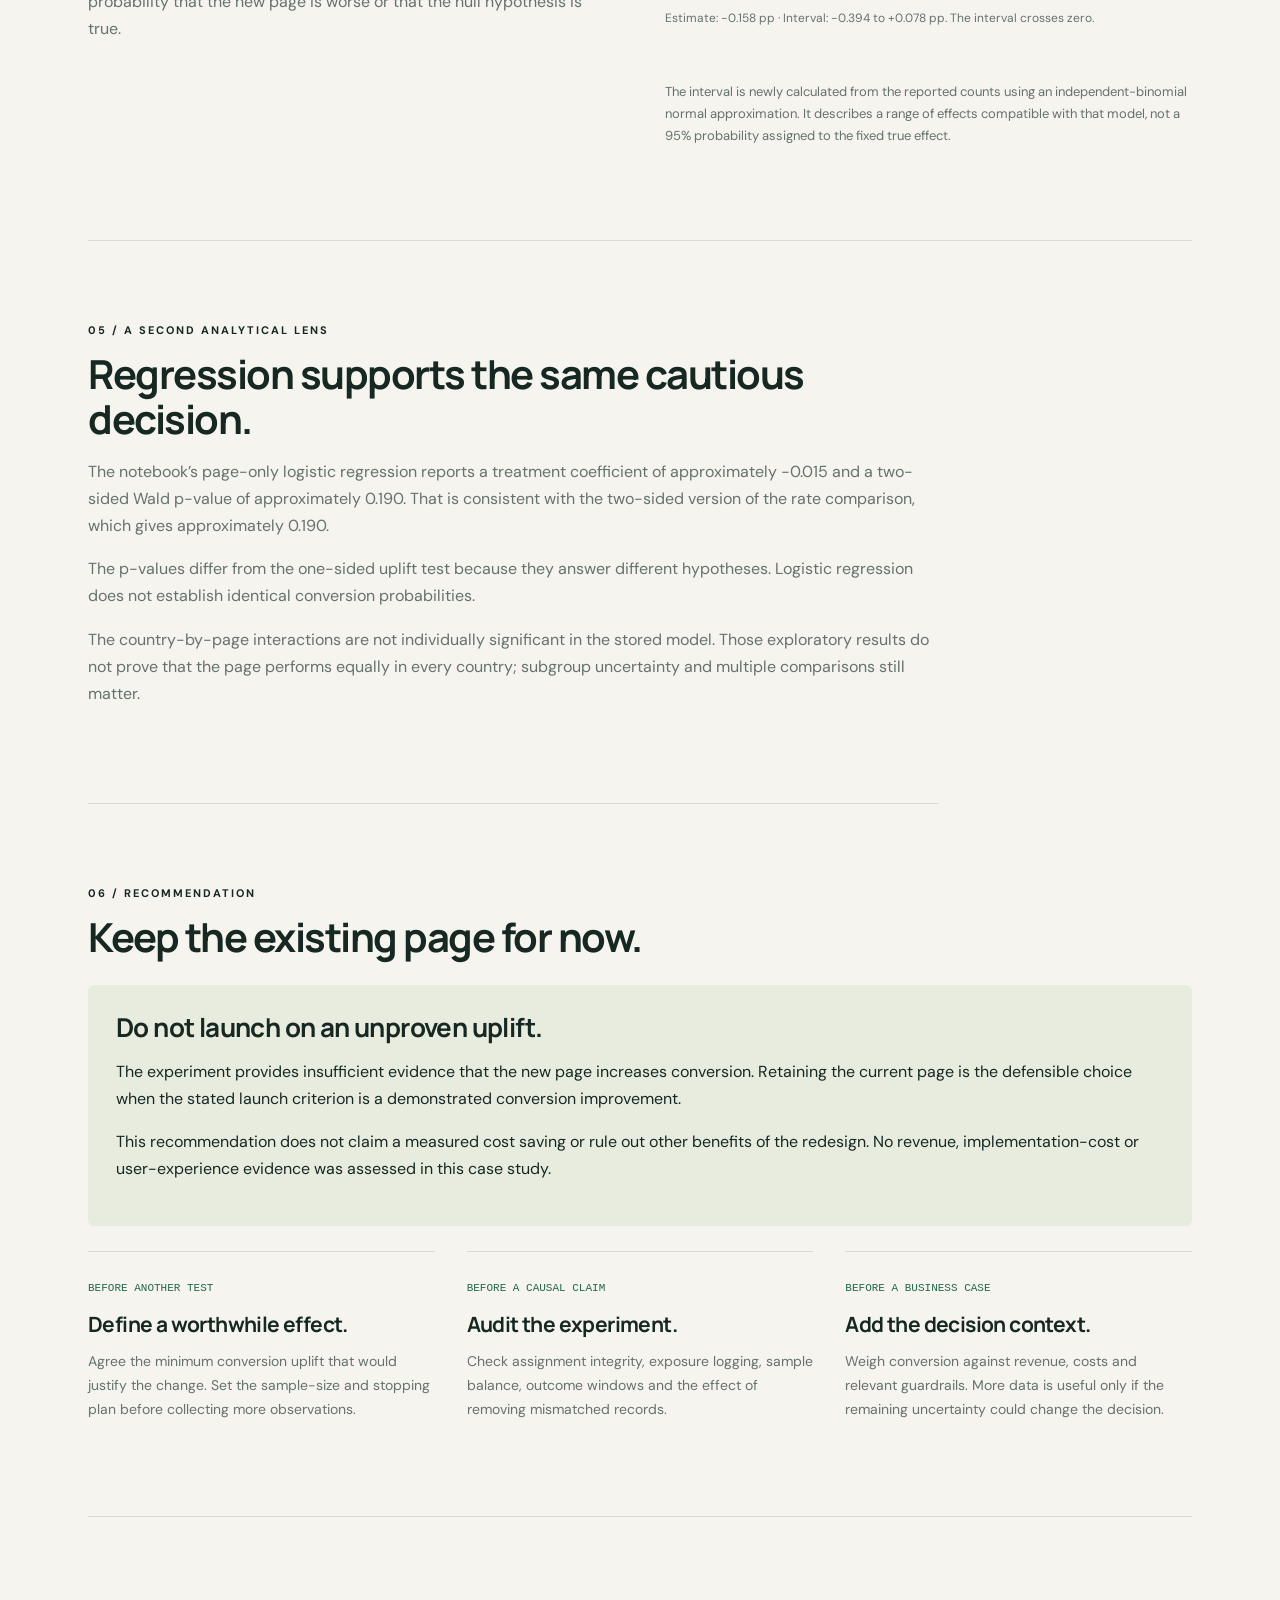
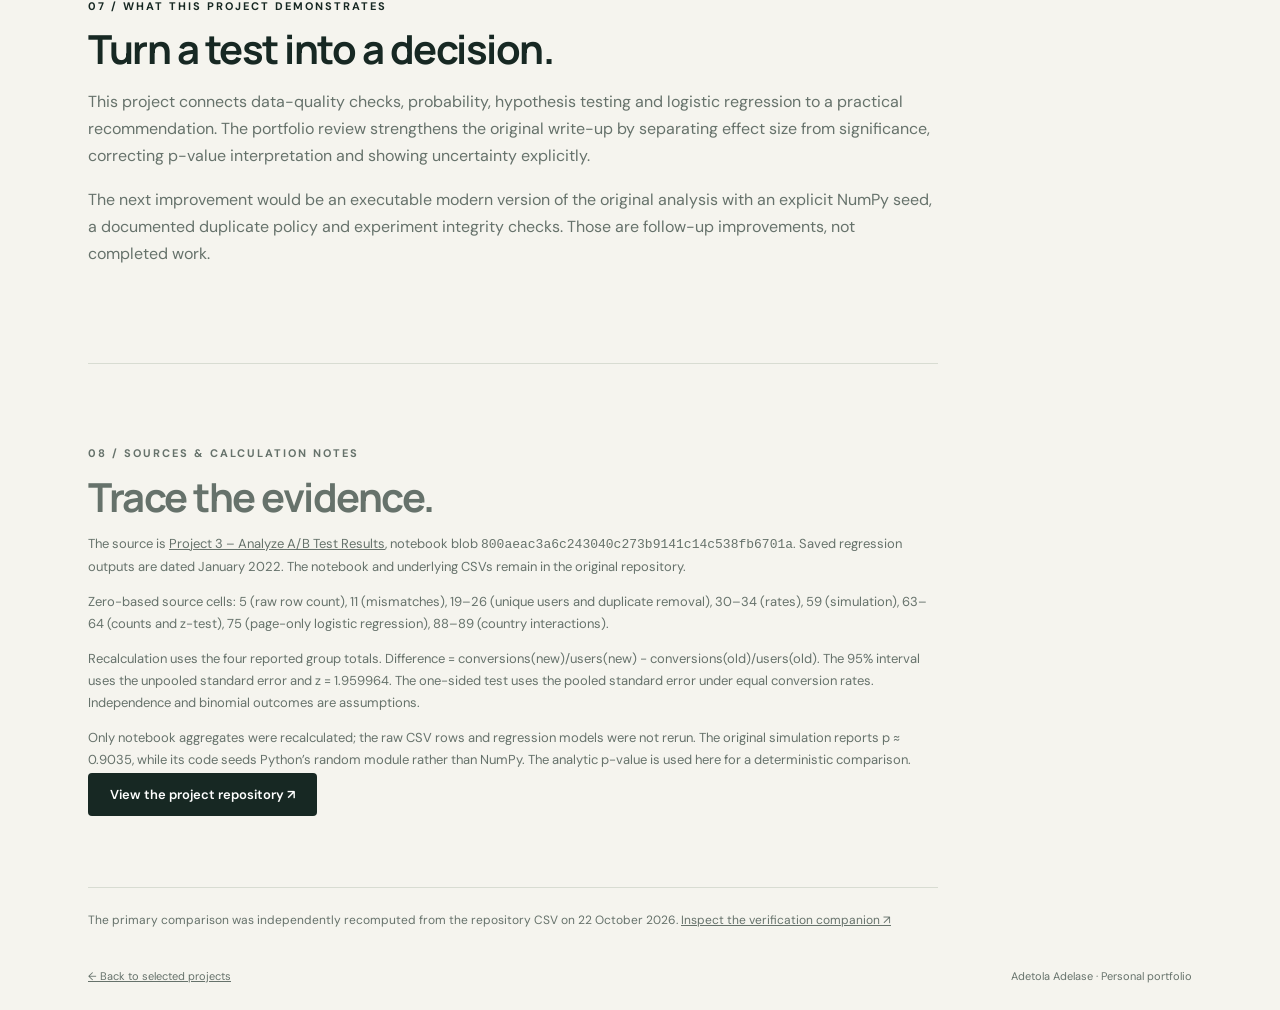
==== commit 7b0aac7e: "Add interactive Football Match Lab, selected essays, public CV and site discovery details" ====
--- a/ab-testing-case-study.html
+++ b/ab-testing-case-study.html
@@ -1,4 +1,6 @@
-<!doctype html><html lang="en"><head><meta charset="utf-8"><meta name="viewport" content="width=device-width,initial-scale=1"><meta name="description" content="Adetola Adelase’s A/B testing case study: conversion rates, uncertainty and an evidence-based landing-page recommendation."><title>A/B Testing Case Study — Adetola Adelase</title><style>
+<!DOCTYPE html>
+
+<html lang="en"><head><meta charset="utf-8"/><meta content="width=device-width,initial-scale=1" name="viewport"/><meta content="Adetola Adelase’s A/B testing case study: conversion rates, uncertainty and an evidence-based landing-page recommendation." name="description"/><title>A/B Testing Case Study — Adetola Adelase</title><style>
 @import url('https://fonts.googleapis.com/css2?family=DM+Sans:wght@400;500;600;700&family=Manrope:wght@400;500;600;700;800&display=swap');
 :root{--paper:#f5f4ee;--ink:#172823;--green:#24664c;--line:#d8dcd2;--muted:#66726b}*{box-sizing:border-box}html{scroll-behavior:smooth;scroll-padding-top:90px}body{margin:0;background:var(--paper);color:var(--ink);font:16px/1.7 'DM Sans',sans-serif}a{color:inherit}button,a{-webkit-tap-highlight-color:transparent}a:focus-visible,button:focus-visible{outline:3px solid #ba642c;outline-offset:5px}.wrap{max-width:1200px;margin:auto;padding:0 48px}nav{height:95px;display:flex;align-items:center;justify-content:space-between;border-bottom:1px solid var(--line)}.brand{text-decoration:none;font-weight:800;font-size:23px;letter-spacing:-1px}.brand span{color:var(--green)}nav .links{display:flex;gap:28px;font-size:13px}nav .links a{text-decoration:none}nav .links a:hover{color:var(--green)}.hero{padding:90px 0 76px;display:grid;grid-template-columns:1.25fr 1fr;gap:55px;align-items:center}.eyebrow{text-transform:uppercase;font-size:11px;letter-spacing:2px;font-weight:700;display:flex;gap:10px;align-items:center}.dot{width:7px;height:7px;background:var(--green);border-radius:50%}h1,h2,h3{font-family:Manrope,sans-serif;line-height:1.12}h1{font-size:clamp(45px,5.5vw,76px);letter-spacing:-4px;margin:25px 0}h1 em{font-family:Georgia,serif;font-weight:400;color:var(--green)}.intro{max-width:500px;color:var(--muted);font-size:17px}.actions{display:flex;align-items:center;gap:25px;margin-top:30px}.btn{background:var(--ink);color:white;padding:13px 22px;border-radius:4px;text-decoration:none;font-size:13px;font-weight:600}.textlink{font-size:13px;text-decoration:none;border-bottom:1px solid var(--ink);padding-bottom:3px}.visual{background:#e6eade;border:1px solid #d9dfd0;border-radius:140px 140px 8px 8px;padding:50px 28px 26px;position:relative;overflow:hidden}.visual svg{width:100%;height:auto;display:block}.visual-label{display:flex;justify-content:space-between;border-top:1px solid #c7d0c0;padding-top:16px;font:10px monospace;letter-spacing:1px}.caption{font:10px monospace;color:var(--muted);margin:13px 0 0}.strip{border-top:1px solid var(--line);border-bottom:1px solid var(--line);display:flex;justify-content:space-between;gap:20px;padding:22px 0;font-size:11px;letter-spacing:1px;text-transform:uppercase}.strip span:first-child{color:var(--muted)}section{padding:80px 0;border-bottom:1px solid var(--line)}.sectionhead{display:flex;align-items:end;justify-content:space-between;gap:30px;margin-bottom:35px}h2{font-size:40px;letter-spacing:-1.5px;margin:12px 0}.sectionhead p{font-size:14px;color:var(--muted);max-width:325px;margin:0}.featured{display:grid;grid-template-columns:1fr 1.05fr;border:1px solid var(--line);border-radius:8px;overflow:hidden;background:#fcfcf8}.pitch{background:#173f30;min-height:350px;padding:32px;position:relative;display:flex;flex-direction:column;justify-content:space-between;color:#d0e6ba}.pitch svg{width:100%;height:230px}.pitch-top{font:10px monospace;letter-spacing:2px;display:flex;justify-content:space-between}.projectcopy{padding:38px}.num{font:11px monospace;color:var(--green)}h3{font-size:26px;letter-spacing:-.6px;margin:13px 0}.projectcopy p,.card p{font-size:14px;color:var(--muted)}.tags{display:flex;flex-wrap:wrap;gap:7px;margin:20px 0}.tag{font-size:10px;padding:4px 9px;border:1px solid var(--line);border-radius:3px}.projectlink{font-size:12px;font-weight:700;text-decoration:none}.projectlink:hover{text-decoration:underline}.grid{display:grid;grid-template-columns:1fr 1fr;gap:20px;margin-top:20px}.card{padding:30px;border:1px solid var(--line);border-radius:8px;background:#fcfcf8}.card h3{font-size:23px}.smallnote{font-size:12px;color:var(--muted);margin-top:22px}.about{display:grid;grid-template-columns:.7fr 1.3fr;gap:65px}.about p{color:var(--muted)}.about .lead{font-size:23px;color:var(--ink);line-height:1.5;margin-top:0}.steps{display:grid;grid-template-columns:repeat(3,1fr);gap:30px;margin-top:35px}.step{border-top:1px solid var(--line);padding-top:18px}.step h3{font-size:17px}.step p{font-size:13px}.contact{text-align:center;padding:85px 0}.contact h2{font-size:52px;max-width:650px;margin:20px auto}.contact p{color:var(--muted)}.contact .actions{justify-content:center}footer{display:flex;justify-content:space-between;gap:20px;font-size:11px;color:var(--muted);padding:25px 0}dialog{max-width:680px;width:calc(100% - 32px);border:1px solid var(--line);border-radius:12px;background:var(--paper);padding:35px;color:var(--ink)}dialog::backdrop{background:#10291f88;backdrop-filter:blur(4px)}dialog p{color:var(--muted)}dialog button{float:right;background:none;border:0;font-size:24px;cursor:pointer;color:var(--ink)}.detail{border:0;background:none;padding:0;margin-right:20px;color:var(--green);font:700 12px 'DM Sans',sans-serif;cursor:pointer}.detail:hover{text-decoration:underline}@media(max-width:760px){.wrap{padding:0 22px}nav{height:76px}nav .links{gap:16px;font-size:12px}nav .links .hide{display:none}.hero{grid-template-columns:1fr;padding:55px 0 40px;gap:35px}h1{letter-spacing:-2.5px}.visual{max-width:420px;width:100%;margin:auto;padding-top:30px}.strip{flex-wrap:wrap;justify-content:flex-start;gap:13px 24px}.strip span:first-child{width:100%}section{padding:55px 0}.sectionhead{display:block}.sectionhead p{margin-top:15px}.featured,.grid,.about{grid-template-columns:1fr}.pitch{min-height:280px}.projectcopy{padding:28px}.about{gap:20px}.steps{grid-template-columns:1fr;gap:10px}.contact h2{font-size:38px}footer{flex-direction:column;gap:5px}h2{font-size:34px}}@media(prefers-reduced-motion:reduce){html{scroll-behavior:auto}}
 .evidence-chart{justify-content:flex-start;padding:32px}.bars{margin:32px 0 15px}.bar-row{margin-bottom:19px}.bar-row>div:first-child{display:flex;justify-content:space-between;font-size:12px;margin-bottom:7px}.bar-row strong{font:12px monospace}.track{height:10px;background:#ffffff16;border-radius:2px}.track i{display:block;height:100%;background:#c9dfaa;border-radius:2px}.chart-note{font-size:11px;line-height:1.6;color:#bfd0bf;margin-top:auto}.skill-grid{display:grid;grid-template-columns:repeat(3,1fr);gap:32px}.skill-grid article{border-top:1px solid var(--line);padding-top:20px}.skill-grid h3{font-size:21px}.skill-grid p{font-size:14px;color:var(--muted)}.detail{text-decoration:none}.casehero{padding:60px 0 40px;max-width:900px}.casehero h1{font-size:60px;letter-spacing:-2.5px}.case-layout{display:grid;grid-template-columns:1fr 1fr;gap:50px}.case-layout h3{font-size:22px}.case-layout p,.case-text p,.case-text li{color:var(--muted)}.case-text{max-width:850px}.facts{display:grid;grid-template-columns:repeat(3,1fr);gap:20px;border-top:1px solid var(--line);padding:25px 0}.facts strong{font-size:26px;display:block}.facts span{font-size:12px;color:var(--muted)}table{width:100%;border-collapse:collapse;font-size:14px}th,td{text-align:left;padding:13px;border-bottom:1px solid var(--line)}th{font-size:11px;text-transform:uppercase;letter-spacing:1px}.notice{border-left:3px solid var(--green);padding:18px 25px;background:#e7ecdf}.case-nav{display:flex;gap:20px;flex-wrap:wrap;font-size:13px}.case-nav a{color:var(--green)}@media(max-width:760px){.skill-grid,.case-layout{grid-template-columns:1fr}.casehero h1{font-size:42px}.facts{grid-template-columns:1fr 1fr}.evidence-chart{min-height:340px}.case-layout{gap:20px}}.credential-line{font:11px/1.7 monospace;color:var(--green);margin-top:22px}.background-grid{display:grid;grid-template-columns:1fr 1fr;gap:70px}.column-label{font-size:17px;margin-bottom:28px}.timeline-entry{border-top:1px solid var(--line);padding:23px 0}.timeline-entry h3{font-size:21px;margin:9px 0}.timeline-entry p{font-size:14px;color:var(--muted);margin:8px 0}.timeline-entry .institution{color:var(--green);font-weight:600}.skill-grid a{font-size:12px}@media(max-width:760px){.background-grid{grid-template-columns:1fr;gap:25px}.credential-line{font-size:10px}}.writing-feature{display:flex;align-items:center;justify-content:space-between;gap:30px;background:#e7ecdf;padding:32px;border:1px solid var(--line);border-radius:8px}.writing-feature h3{font-family:Georgia,serif;font-weight:400;font-size:38px}.writing-feature p{font-size:14px;color:var(--muted)}.writing-feature .btn{flex-shrink:0}@media(max-width:760px){.writing-feature{align-items:flex-start;flex-direction:column;padding:25px}}
@@ -29,4 +31,4 @@
  .visual-label{gap:12px;flex-wrap:wrap}
  .smallnote{overflow-wrap:anywhere}
 }
-</style><style>.ab-figure{margin:25px 0 0;padding:28px 0}.ab-figure figcaption h3{margin-top:0}.ab-figure figcaption p{font-size:13px;color:var(--muted)}.rate-row{margin-top:26px}.rate-label{display:flex;justify-content:space-between;gap:15px;font-size:14px}.rate-track{height:22px;background:#e1e6da;margin:8px 0}.rate-fill{height:100%;background:var(--green)}.rate-row:nth-of-type(2) .rate-fill{background:#74866b}.rate-row p{font-size:12px;color:var(--muted);margin:0}.rate-axis{display:flex;justify-content:space-between;border-top:1px solid var(--line);margin-top:20px;padding-top:8px;font-size:12px;color:var(--muted)}.effect-chart{width:100%;height:auto;display:block;font-family:'DM Sans',sans-serif}.decision{background:#e7ecdf;padding:28px;border-radius:6px;margin:25px 0}.decision h3{margin-top:0}.method-list{padding-left:22px}.method-list li{margin-bottom:15px}.ab-source{font-size:13px;color:var(--muted)}.ab-source code{overflow-wrap:anywhere}.ab-table-wrap{overflow-x:auto}.reading-note{font-size:13px;color:var(--muted)}@media(max-width:760px){.ab-figure,.ab-figure figcaption{text-align:left}.rate-label{font-size:13px}.effect-chart{min-width:290px}.decision{padding:22px}.method-list{text-align:left}.ab-table-wrap th,.ab-table-wrap td{padding:11px 9px}.case-text{max-width:100%}}@media(max-width:360px){.effect-chart{min-width:0}}</style></head><body><div class="wrap"><nav aria-label="Main navigation"><a class="brand" href="index.html">tola<span>.</span></a><div class="links"><a href="index.html#projects">All projects</a><a href="index.html#contact">Let’s connect ↗</a></div></nav><main><header class="casehero"><div class="eyebrow">Case study / Experimentation / Udacity project</div><h1>Should the new<br><em>landing page go live?</em></h1><p class="intro">A conversion experiment with nearly 291,000 users—and a decision that depends on the evidence, not the appeal of a redesign.</p><div class="actions"><a class="btn" href="#decision">Read the recommendation ↓</a><a class="textlink" href="https://github.com/Tola-adelase/Analyze_ab_test_results-showcase-udacityproject/blob/main/Project%203%20-%20Analyze%20A_B%20Test%20Results.ipynb" target="_blank" rel="noopener">Inspect the notebook ↗</a></div></header><div class="facts"><div><strong>290,584</strong><span>Users in the cleaned analysis</span></div><div><strong>−0.158 pp</strong><span>Observed new-minus-old conversion difference</span></div><div><strong>0.905</strong><span>One-sided p-value for an uplift</span></div></div><div class="notice"><strong>Project context.</strong> This is a historical Udacity learning project using an e-commerce experiment dataset. It is a personal case study, not a client engagement or an experiment I ran at Sage.</div><section class="case-layout"><div><div class="eyebrow">01 / The decision</div><h2>A redesign needs<br>evidence to launch.</h2></div><div><p>The business question was whether a new landing page increased the proportion of users who became paying customers. The options were to launch the new page, retain the existing page or gather more evidence.</p><p>In the project, I cleaned the experiment records, compared conversion rates, simulated a null distribution, performed a two-proportion z-test and explored logistic regression with country interactions.</p><p>This portfolio review checks the saved notebook outputs and independently recalculates the main rate comparison from its reported counts. It does not rerun the full raw-data cleaning or regression models.</p></div></section><section><div class="eyebrow">02 / Making the comparison trustworthy</div><h2>Clean the assignment records first.</h2><div class="skill-grid"><article><span class="num">294,478 → 290,585 ROWS</span><h3>Remove mismatched records.</h3><p>The notebook excludes 3,893 rows where the assigned group and recorded page do not align. Control users should see the old page; treatment users should see the new page.</p></article><article><span class="num">290,585 → 290,584 USERS</span><h3>Resolve the duplicate.</h3><p>One user remains twice after filtering. The notebook removes one of those records, leaving one observation per user in the analysis.</p></article><article><span class="num">BINARY OUTCOME</span><h3>Compare like with like.</h3><p>The primary outcome is converted: 1 for a conversion and 0 otherwise. Each rate uses the number of analysed users in its own group as the denominator.</p></article></div><p class="reading-note">Excluding mismatched assignments follows the course approach, but could introduce selection bias. A production review should investigate those mismatches and compare with an intention-to-treat analysis before treating the result as causal.</p></section><section id="results"><div class="eyebrow">03 / Observed results</div><h2>The new page did not show an uplift.</h2><div class="case-layout"><div><figure class="ab-figure"><figcaption><h3>Observed conversion rates</h3><p>Share of users converting · common scale from 0% to 15%</p></figcaption><div class="rate-row"><div class="rate-label"><strong>Old page · control</strong><span>12.04%</span></div><div class="rate-track"><div class="rate-fill" style="width:80.257536%"></div></div><p>17,489 conversions / 145,274 users</p></div><div class="rate-row"><div class="rate-label"><strong>New page · treatment</strong><span>11.88%</span></div><div class="rate-track"><div class="rate-fill" style="width:79.205377%"></div></div><p>17,264 conversions / 145,310 users</p></div><div class="rate-axis"><span>0%</span><span>5%</span><span>10%</span><span>15%</span></div><p class="smallnote">Small observed differences need an uncertainty estimate. The effect chart below provides that comparison.</p></figure></div><div><h3>A small negative point estimate.</h3><p>The old page converted <strong>12.04%</strong> of analysed users; the new page converted <strong>11.88%</strong>. That is an observed difference of <strong>−0.158 percentage points</strong>, or about <strong>−1.31% relative to the old-page rate</strong>.</p><p>These are two ways to express the same difference. Percentage points describe the absolute gap between the rates; relative change scales that gap by the control rate.</p><p>The new page’s lower observed rate alone does not demonstrate that the new page is worse. Sampling uncertainty matters.</p></div></div><div class="ab-table-wrap"><table><caption style="text-align:left;font-size:12px;color:var(--muted)">Saved notebook counts, independently reconciled to the reported rates</caption><thead><tr><th>Page</th><th>Users</th><th>Conversions</th><th>Conversion rate</th></tr></thead><tbody><tr><td>Old · control</td><td>145,274</td><td>17,489</td><td>12.0386%</td></tr><tr><td>New · treatment</td><td>145,310</td><td>17,264</td><td>11.8808%</td></tr></tbody></table></div></section><section><div class="eyebrow">04 / Statistical uncertainty</div><h2>No demonstrated improvement.<br>Not proof of equality.</h2><div class="case-layout"><div><h3>Test the launch question directly.</h3><p>The one-sided test asks whether the new page improves conversion: H₀: p(new) ≤ p(old); H₁: p(new) &gt; p(old).</p><p>At the boundary of the null, a pooled two-proportion z-test gives <strong>p = 0.9051</strong>. That does not meet the project’s 5% significance threshold for an uplift.</p><p>The p-value is a probability of a result at least as favourable to the uplift hypothesis under the boundary-null model. It is not the probability that the new page is worse or that the null hypothesis is true.</p></div><div><figure class="ab-figure"><figcaption><h3>The difference is uncertain.</h3><p>New minus old · approximate two-sided 95% confidence interval</p></figcaption><svg class="effect-chart" viewBox="0 0 640 180" role="img" aria-labelledby="effect-title effect-desc"><title id="effect-title">Conversion-rate difference with approximate 95% confidence interval</title><desc id="effect-desc">New minus old is -0.158 percentage points. The 95 percent interval runs from -0.394 to 0.078 percentage points, crossing zero.</desc><line x1="55.0" x2="55.0" y1="35" y2="115" stroke="#d8dcd2" stroke-dasharray="0"/><text x="55.0" y="139" text-anchor="middle" font-size="13" fill="#66726b">-0.5</text><line x1="130.7142857142857" x2="130.7142857142857" y1="35" y2="115" stroke="#d8dcd2" stroke-dasharray="0"/><text x="130.7142857142857" y="139" text-anchor="middle" font-size="13" fill="#66726b">-0.4</text><line x1="206.42857142857144" x2="206.42857142857144" y1="35" y2="115" stroke="#d8dcd2" stroke-dasharray="0"/><text x="206.42857142857144" y="139" text-anchor="middle" font-size="13" fill="#66726b">-0.3</text><line x1="282.14285714285717" x2="282.14285714285717" y1="35" y2="115" stroke="#d8dcd2" stroke-dasharray="0"/><text x="282.14285714285717" y="139" text-anchor="middle" font-size="13" fill="#66726b">-0.2</text><line x1="357.8571428571429" x2="357.8571428571429" y1="35" y2="115" stroke="#d8dcd2" stroke-dasharray="0"/><text x="357.8571428571429" y="139" text-anchor="middle" font-size="13" fill="#66726b">-0.1</text><line x1="433.57142857142856" x2="433.57142857142856" y1="35" y2="115" stroke="#172823" stroke-dasharray="4 4"/><text x="433.57142857142856" y="139" text-anchor="middle" font-size="13" fill="#66726b">+0.0</text><line x1="509.28571428571433" x2="509.28571428571433" y1="35" y2="115" stroke="#d8dcd2" stroke-dasharray="0"/><text x="509.28571428571433" y="139" text-anchor="middle" font-size="13" fill="#66726b">+0.1</text><line x1="585.0" x2="585.0" y1="35" y2="115" stroke="#d8dcd2" stroke-dasharray="0"/><text x="585.0" y="139" text-anchor="middle" font-size="13" fill="#66726b">+0.2</text><line x1="135.41915287457851" x2="492.73322934300865" y1="78" y2="78" stroke="#24664c" stroke-width="3"/><line x1="135.41915287457851" x2="135.41915287457851" y1="66" y2="90" stroke="#24664c" stroke-width="2"/><line x1="492.73322934300865" x2="492.73322934300865" y1="66" y2="90" stroke="#24664c" stroke-width="2"/><circle cx="314.0761911087936" cy="78" r="6" fill="#24664c"/><text x="320" y="169" text-anchor="middle" font-size="13" fill="#172823">New minus old conversion rate (percentage points)</text></svg><p class="smallnote">Estimate: −0.158 pp · Interval: −0.394 to +0.078 pp. The interval crosses zero.</p></figure><p class="reading-note">The interval is newly calculated from the reported counts using an independent-binomial normal approximation. It describes a range of effects compatible with that model, not a 95% probability assigned to the fixed true effect.</p></div></div></section><section class="case-text"><div class="eyebrow">05 / A second analytical lens</div><h2>Regression supports the same cautious decision.</h2><p>The notebook’s page-only logistic regression reports a treatment coefficient of approximately −0.015 and a two-sided Wald p-value of approximately 0.190. That is consistent with the two-sided version of the rate comparison, which gives approximately 0.190.</p><p>The p-values differ from the one-sided uplift test because they answer different hypotheses. Logistic regression does not establish identical conversion probabilities.</p><p>The country-by-page interactions are not individually significant in the stored model. Those exploratory results do not prove that the page performs equally in every country; subgroup uncertainty and multiple comparisons still matter.</p></section><section id="decision"><div class="eyebrow">06 / Recommendation</div><h2>Keep the existing page for now.</h2><div class="decision"><h3>Do not launch on an unproven uplift.</h3><p>The experiment provides insufficient evidence that the new page increases conversion. Retaining the current page is the defensible choice when the stated launch criterion is a demonstrated conversion improvement.</p><p>This recommendation does not claim a measured cost saving or rule out other benefits of the redesign. No revenue, implementation-cost or user-experience evidence was assessed in this case study.</p></div><div class="skill-grid"><article><span class="num">BEFORE ANOTHER TEST</span><h3>Define a worthwhile effect.</h3><p>Agree the minimum conversion uplift that would justify the change. Set the sample-size and stopping plan before collecting more observations.</p></article><article><span class="num">BEFORE A CAUSAL CLAIM</span><h3>Audit the experiment.</h3><p>Check assignment integrity, exposure logging, sample balance, outcome windows and the effect of removing mismatched records.</p></article><article><span class="num">BEFORE A BUSINESS CASE</span><h3>Add the decision context.</h3><p>Weigh conversion against revenue, costs and relevant guardrails. More data is useful only if the remaining uncertainty could change the decision.</p></article></div></section><section class="case-text"><div class="eyebrow">07 / What this project demonstrates</div><h2>Turn a test into a decision.</h2><p>This project connects data-quality checks, probability, hypothesis testing and logistic regression to a practical recommendation. The portfolio review strengthens the original write-up by separating effect size from significance, correcting p-value interpretation and showing uncertainty explicitly.</p><p>The next improvement would be an executable modern version of the original analysis with an explicit NumPy seed, a documented duplicate policy and experiment integrity checks. Those are follow-up improvements, not completed work.</p></section><section class="case-text ab-source"><div class="eyebrow">08 / Sources & calculation notes</div><h2>Trace the evidence.</h2><p>The source is <a href="https://github.com/Tola-adelase/Analyze_ab_test_results-showcase-udacityproject/blob/main/Project%203%20-%20Analyze%20A_B%20Test%20Results.ipynb" target="_blank" rel="noopener">Project 3 – Analyze A/B Test Results</a>, notebook blob <code>800aeac3a6c243040c273b9141c14c538fb6701a</code>. Saved regression outputs are dated January 2022. The notebook and underlying CSVs remain in the original repository.</p><p>Zero-based source cells: 5 (raw row count), 11 (mismatches), 19–26 (unique users and duplicate removal), 30–34 (rates), 59 (simulation), 63–64 (counts and z-test), 75 (page-only logistic regression), 88–89 (country interactions).</p><p>Recalculation uses the four reported group totals. Difference = conversions(new)/users(new) − conversions(old)/users(old). The 95% interval uses the unpooled standard error and z = 1.959964. The one-sided test uses the pooled standard error under equal conversion rates. Independence and binomial outcomes are assumptions.</p><p>Only notebook aggregates were recalculated; the raw CSV rows and regression models were not rerun. The original simulation reports p ≈ 0.9035, while its code seeds Python’s random module rather than NumPy. The analytic p-value is used here for a deterministic comparison.</p><a class="btn" href="https://github.com/Tola-adelase/Analyze_ab_test_results-showcase-udacityproject" target="_blank" rel="noopener">View the project repository ↗</a></section></main><footer><a href="index.html#projects">← Back to selected projects</a><span>Adetola Adelase · Personal portfolio</span></footer></div></body></html>+</style><style>.ab-figure{margin:25px 0 0;padding:28px 0}.ab-figure figcaption h3{margin-top:0}.ab-figure figcaption p{font-size:13px;color:var(--muted)}.rate-row{margin-top:26px}.rate-label{display:flex;justify-content:space-between;gap:15px;font-size:14px}.rate-track{height:22px;background:#e1e6da;margin:8px 0}.rate-fill{height:100%;background:var(--green)}.rate-row:nth-of-type(2) .rate-fill{background:#74866b}.rate-row p{font-size:12px;color:var(--muted);margin:0}.rate-axis{display:flex;justify-content:space-between;border-top:1px solid var(--line);margin-top:20px;padding-top:8px;font-size:12px;color:var(--muted)}.effect-chart{width:100%;height:auto;display:block;font-family:'DM Sans',sans-serif}.decision{background:#e7ecdf;padding:28px;border-radius:6px;margin:25px 0}.decision h3{margin-top:0}.method-list{padding-left:22px}.method-list li{margin-bottom:15px}.ab-source{font-size:13px;color:var(--muted)}.ab-source code{overflow-wrap:anywhere}.ab-table-wrap{overflow-x:auto}.reading-note{font-size:13px;color:var(--muted)}@media(max-width:760px){.ab-figure,.ab-figure figcaption{text-align:left}.rate-label{font-size:13px}.effect-chart{min-width:290px}.decision{padding:22px}.method-list{text-align:left}.ab-table-wrap th,.ab-table-wrap td{padding:11px 9px}.case-text{max-width:100%}}@media(max-width:360px){.effect-chart{min-width:0}}</style><link href="assets/favicon.svg" rel="icon"/><link href="https://tola-adelase.github.io/ab-testing-case-study.html" rel="canonical"/><meta content="A/B Testing Case Study — Adetola Adelase" property="og:title"/><meta content="Adetola Adelase’s A/B testing case study: conversion rates, uncertainty and an evidence-based landing-page recommendation." property="og:description"/><meta content="website" property="og:type"/><meta content="https://tola-adelase.github.io/ab-testing-case-study.html" property="og:url"/><meta content="https://tola-adelase.github.io/assets/tola-portrait.jpg" property="og:image"/></head><body><div class="wrap"><nav aria-label="Main navigation"><a class="brand" href="index.html">tola<span>.</span></a><div class="links"><a href="index.html#projects">All projects</a><a href="index.html#contact">Let’s connect ↗</a></div></nav><main><header class="casehero"><div class="eyebrow">Case study / Experimentation / Udacity project</div><h1>Should the new<br/><em>landing page go live?</em></h1><p class="intro">A conversion experiment with nearly 291,000 users—and a decision that depends on the evidence, not the appeal of a redesign.</p><div class="actions"><a class="btn" href="#decision">Read the recommendation ↓</a><a class="textlink" href="https://github.com/Tola-adelase/Analyze_ab_test_results-showcase-udacityproject/blob/main/Project%203%20-%20Analyze%20A_B%20Test%20Results.ipynb" rel="noopener" target="_blank">Inspect the notebook ↗</a></div></header><div class="facts"><div><strong>290,584</strong><span>Users in the cleaned analysis</span></div><div><strong>−0.158 pp</strong><span>Observed new-minus-old conversion difference</span></div><div><strong>0.905</strong><span>One-sided p-value for an uplift</span></div></div><div class="notice"><strong>Project context.</strong> This is a historical Udacity learning project using an e-commerce experiment dataset. It is a personal case study, not a client engagement or an experiment I ran at Sage.</div><section class="case-layout"><div><div class="eyebrow">01 / The decision</div><h2>A redesign needs<br/>evidence to launch.</h2></div><div><p>The business question was whether a new landing page increased the proportion of users who became paying customers. The options were to launch the new page, retain the existing page or gather more evidence.</p><p>In the project, I cleaned the experiment records, compared conversion rates, simulated a null distribution, performed a two-proportion z-test and explored logistic regression with country interactions.</p><p>This portfolio review checks the saved notebook outputs and independently recalculates the main rate comparison from its reported counts. It does not rerun the full raw-data cleaning or regression models.</p></div></section><section><div class="eyebrow">02 / Making the comparison trustworthy</div><h2>Clean the assignment records first.</h2><div class="skill-grid"><article><span class="num">294,478 → 290,585 ROWS</span><h3>Remove mismatched records.</h3><p>The notebook excludes 3,893 rows where the assigned group and recorded page do not align. Control users should see the old page; treatment users should see the new page.</p></article><article><span class="num">290,585 → 290,584 USERS</span><h3>Resolve the duplicate.</h3><p>One user remains twice after filtering. The notebook removes one of those records, leaving one observation per user in the analysis.</p></article><article><span class="num">BINARY OUTCOME</span><h3>Compare like with like.</h3><p>The primary outcome is converted: 1 for a conversion and 0 otherwise. Each rate uses the number of analysed users in its own group as the denominator.</p></article></div><p class="reading-note">Excluding mismatched assignments follows the course approach, but could introduce selection bias. A production review should investigate those mismatches and compare with an intention-to-treat analysis before treating the result as causal.</p></section><section id="results"><div class="eyebrow">03 / Observed results</div><h2>The new page did not show an uplift.</h2><div class="case-layout"><div><figure class="ab-figure"><figcaption><h3>Observed conversion rates</h3><p>Share of users converting · common scale from 0% to 15%</p></figcaption><div class="rate-row"><div class="rate-label"><strong>Old page · control</strong><span>12.04%</span></div><div class="rate-track"><div class="rate-fill" style="width:80.257536%"></div></div><p>17,489 conversions / 145,274 users</p></div><div class="rate-row"><div class="rate-label"><strong>New page · treatment</strong><span>11.88%</span></div><div class="rate-track"><div class="rate-fill" style="width:79.205377%"></div></div><p>17,264 conversions / 145,310 users</p></div><div class="rate-axis"><span>0%</span><span>5%</span><span>10%</span><span>15%</span></div><p class="smallnote">Small observed differences need an uncertainty estimate. The effect chart below provides that comparison.</p></figure></div><div><h3>A small negative point estimate.</h3><p>The old page converted <strong>12.04%</strong> of analysed users; the new page converted <strong>11.88%</strong>. That is an observed difference of <strong>−0.158 percentage points</strong>, or about <strong>−1.31% relative to the old-page rate</strong>.</p><p>These are two ways to express the same difference. Percentage points describe the absolute gap between the rates; relative change scales that gap by the control rate.</p><p>The new page’s lower observed rate alone does not demonstrate that the new page is worse. Sampling uncertainty matters.</p></div></div><div class="ab-table-wrap"><table><caption style="text-align:left;font-size:12px;color:var(--muted)">Saved notebook counts, independently reconciled to the reported rates</caption><thead><tr><th>Page</th><th>Users</th><th>Conversions</th><th>Conversion rate</th></tr></thead><tbody><tr><td>Old · control</td><td>145,274</td><td>17,489</td><td>12.0386%</td></tr><tr><td>New · treatment</td><td>145,310</td><td>17,264</td><td>11.8808%</td></tr></tbody></table></div></section><section><div class="eyebrow">04 / Statistical uncertainty</div><h2>No demonstrated improvement.<br/>Not proof of equality.</h2><div class="case-layout"><div><h3>Test the launch question directly.</h3><p>The one-sided test asks whether the new page improves conversion: H₀: p(new) ≤ p(old); H₁: p(new) &gt; p(old).</p><p>At the boundary of the null, a pooled two-proportion z-test gives <strong>p = 0.9051</strong>. That does not meet the project’s 5% significance threshold for an uplift.</p><p>The p-value is a probability of a result at least as favourable to the uplift hypothesis under the boundary-null model. It is not the probability that the new page is worse or that the null hypothesis is true.</p></div><div><figure class="ab-figure"><figcaption><h3>The difference is uncertain.</h3><p>New minus old · approximate two-sided 95% confidence interval</p></figcaption><svg aria-labelledby="effect-title effect-desc" class="effect-chart" role="img" viewbox="0 0 640 180"><title id="effect-title">Conversion-rate difference with approximate 95% confidence interval</title><desc id="effect-desc">New minus old is -0.158 percentage points. The 95 percent interval runs from -0.394 to 0.078 percentage points, crossing zero.</desc><line stroke="#d8dcd2" stroke-dasharray="0" x1="55.0" x2="55.0" y1="35" y2="115"></line><text fill="#66726b" font-size="13" text-anchor="middle" x="55.0" y="139">-0.5</text><line stroke="#d8dcd2" stroke-dasharray="0" x1="130.7142857142857" x2="130.7142857142857" y1="35" y2="115"></line><text fill="#66726b" font-size="13" text-anchor="middle" x="130.7142857142857" y="139">-0.4</text><line stroke="#d8dcd2" stroke-dasharray="0" x1="206.42857142857144" x2="206.42857142857144" y1="35" y2="115"></line><text fill="#66726b" font-size="13" text-anchor="middle" x="206.42857142857144" y="139">-0.3</text><line stroke="#d8dcd2" stroke-dasharray="0" x1="282.14285714285717" x2="282.14285714285717" y1="35" y2="115"></line><text fill="#66726b" font-size="13" text-anchor="middle" x="282.14285714285717" y="139">-0.2</text><line stroke="#d8dcd2" stroke-dasharray="0" x1="357.8571428571429" x2="357.8571428571429" y1="35" y2="115"></line><text fill="#66726b" font-size="13" text-anchor="middle" x="357.8571428571429" y="139">-0.1</text><line stroke="#172823" stroke-dasharray="4 4" x1="433.57142857142856" x2="433.57142857142856" y1="35" y2="115"></line><text fill="#66726b" font-size="13" text-anchor="middle" x="433.57142857142856" y="139">+0.0</text><line stroke="#d8dcd2" stroke-dasharray="0" x1="509.28571428571433" x2="509.28571428571433" y1="35" y2="115"></line><text fill="#66726b" font-size="13" text-anchor="middle" x="509.28571428571433" y="139">+0.1</text><line stroke="#d8dcd2" stroke-dasharray="0" x1="585.0" x2="585.0" y1="35" y2="115"></line><text fill="#66726b" font-size="13" text-anchor="middle" x="585.0" y="139">+0.2</text><line stroke="#24664c" stroke-width="3" x1="135.41915287457851" x2="492.73322934300865" y1="78" y2="78"></line><line stroke="#24664c" stroke-width="2" x1="135.41915287457851" x2="135.41915287457851" y1="66" y2="90"></line><line stroke="#24664c" stroke-width="2" x1="492.73322934300865" x2="492.73322934300865" y1="66" y2="90"></line><circle cx="314.0761911087936" cy="78" fill="#24664c" r="6"></circle><text fill="#172823" font-size="13" text-anchor="middle" x="320" y="169">New minus old conversion rate (percentage points)</text></svg><p class="smallnote">Estimate: −0.158 pp · Interval: −0.394 to +0.078 pp. The interval crosses zero.</p></figure><p class="reading-note">The interval is newly calculated from the reported counts using an independent-binomial normal approximation. It describes a range of effects compatible with that model, not a 95% probability assigned to the fixed true effect.</p></div></div></section><section class="case-text"><div class="eyebrow">05 / A second analytical lens</div><h2>Regression supports the same cautious decision.</h2><p>The notebook’s page-only logistic regression reports a treatment coefficient of approximately −0.015 and a two-sided Wald p-value of approximately 0.190. That is consistent with the two-sided version of the rate comparison, which gives approximately 0.190.</p><p>The p-values differ from the one-sided uplift test because they answer different hypotheses. Logistic regression does not establish identical conversion probabilities.</p><p>The country-by-page interactions are not individually significant in the stored model. Those exploratory results do not prove that the page performs equally in every country; subgroup uncertainty and multiple comparisons still matter.</p></section><section id="decision"><div class="eyebrow">06 / Recommendation</div><h2>Keep the existing page for now.</h2><div class="decision"><h3>Do not launch on an unproven uplift.</h3><p>The experiment provides insufficient evidence that the new page increases conversion. Retaining the current page is the defensible choice when the stated launch criterion is a demonstrated conversion improvement.</p><p>This recommendation does not claim a measured cost saving or rule out other benefits of the redesign. No revenue, implementation-cost or user-experience evidence was assessed in this case study.</p></div><div class="skill-grid"><article><span class="num">BEFORE ANOTHER TEST</span><h3>Define a worthwhile effect.</h3><p>Agree the minimum conversion uplift that would justify the change. Set the sample-size and stopping plan before collecting more observations.</p></article><article><span class="num">BEFORE A CAUSAL CLAIM</span><h3>Audit the experiment.</h3><p>Check assignment integrity, exposure logging, sample balance, outcome windows and the effect of removing mismatched records.</p></article><article><span class="num">BEFORE A BUSINESS CASE</span><h3>Add the decision context.</h3><p>Weigh conversion against revenue, costs and relevant guardrails. More data is useful only if the remaining uncertainty could change the decision.</p></article></div></section><section class="case-text"><div class="eyebrow">07 / What this project demonstrates</div><h2>Turn a test into a decision.</h2><p>This project connects data-quality checks, probability, hypothesis testing and logistic regression to a practical recommendation. The portfolio review strengthens the original write-up by separating effect size from significance, correcting p-value interpretation and showing uncertainty explicitly.</p><p>The next improvement would be an executable modern version of the original analysis with an explicit NumPy seed, a documented duplicate policy and experiment integrity checks. Those are follow-up improvements, not completed work.</p></section><section class="case-text ab-source"><div class="eyebrow">08 / Sources &amp; calculation notes</div><h2>Trace the evidence.</h2><p>The source is <a href="https://github.com/Tola-adelase/Analyze_ab_test_results-showcase-udacityproject/blob/main/Project%203%20-%20Analyze%20A_B%20Test%20Results.ipynb" rel="noopener" target="_blank">Project 3 – Analyze A/B Test Results</a>, notebook blob <code>800aeac3a6c243040c273b9141c14c538fb6701a</code>. Saved regression outputs are dated January 2022. The notebook and underlying CSVs remain in the original repository.</p><p>Zero-based source cells: 5 (raw row count), 11 (mismatches), 19–26 (unique users and duplicate removal), 30–34 (rates), 59 (simulation), 63–64 (counts and z-test), 75 (page-only logistic regression), 88–89 (country interactions).</p><p>Recalculation uses the four reported group totals. Difference = conversions(new)/users(new) − conversions(old)/users(old). The 95% interval uses the unpooled standard error and z = 1.959964. The one-sided test uses the pooled standard error under equal conversion rates. Independence and binomial outcomes are assumptions.</p><p>Only notebook aggregates were recalculated; the raw CSV rows and regression models were not rerun. The original simulation reports p ≈ 0.9035, while its code seeds Python’s random module rather than NumPy. The analytic p-value is used here for a deterministic comparison.</p><a class="btn" href="https://github.com/Tola-adelase/Analyze_ab_test_results-showcase-udacityproject" rel="noopener" target="_blank">View the project repository ↗</a></section><p class="smallnote">The primary comparison was independently recomputed from the repository CSV on 22 October 2026. <a href="https://github.com/Tola-adelase/Analyze_ab_test_results-showcase-udacityproject/blob/main/scripts/verify_ab_results.py" rel="noopener" target="_blank">Inspect the verification companion ↗</a></p></main><footer><a href="index.html#projects">← Back to selected projects</a><span>Adetola Adelase · Personal portfolio</span></footer></div></body></html>
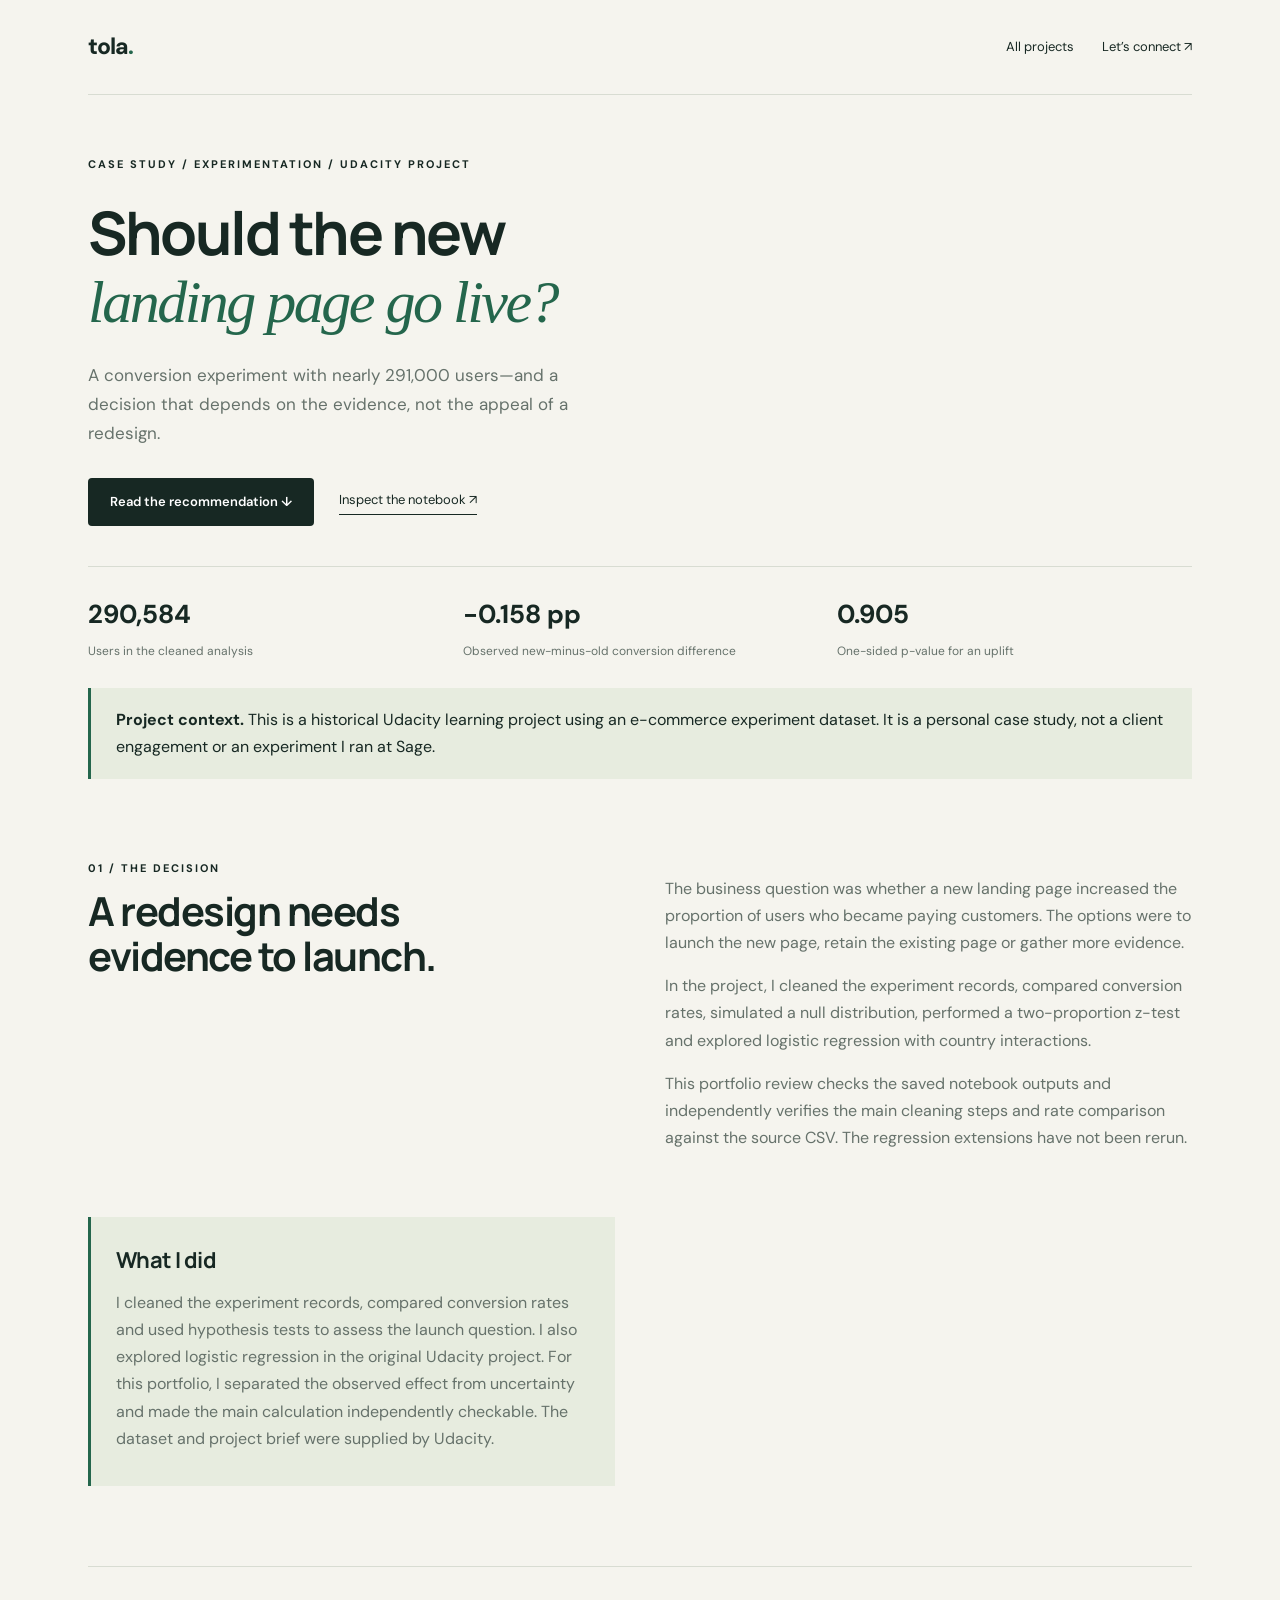
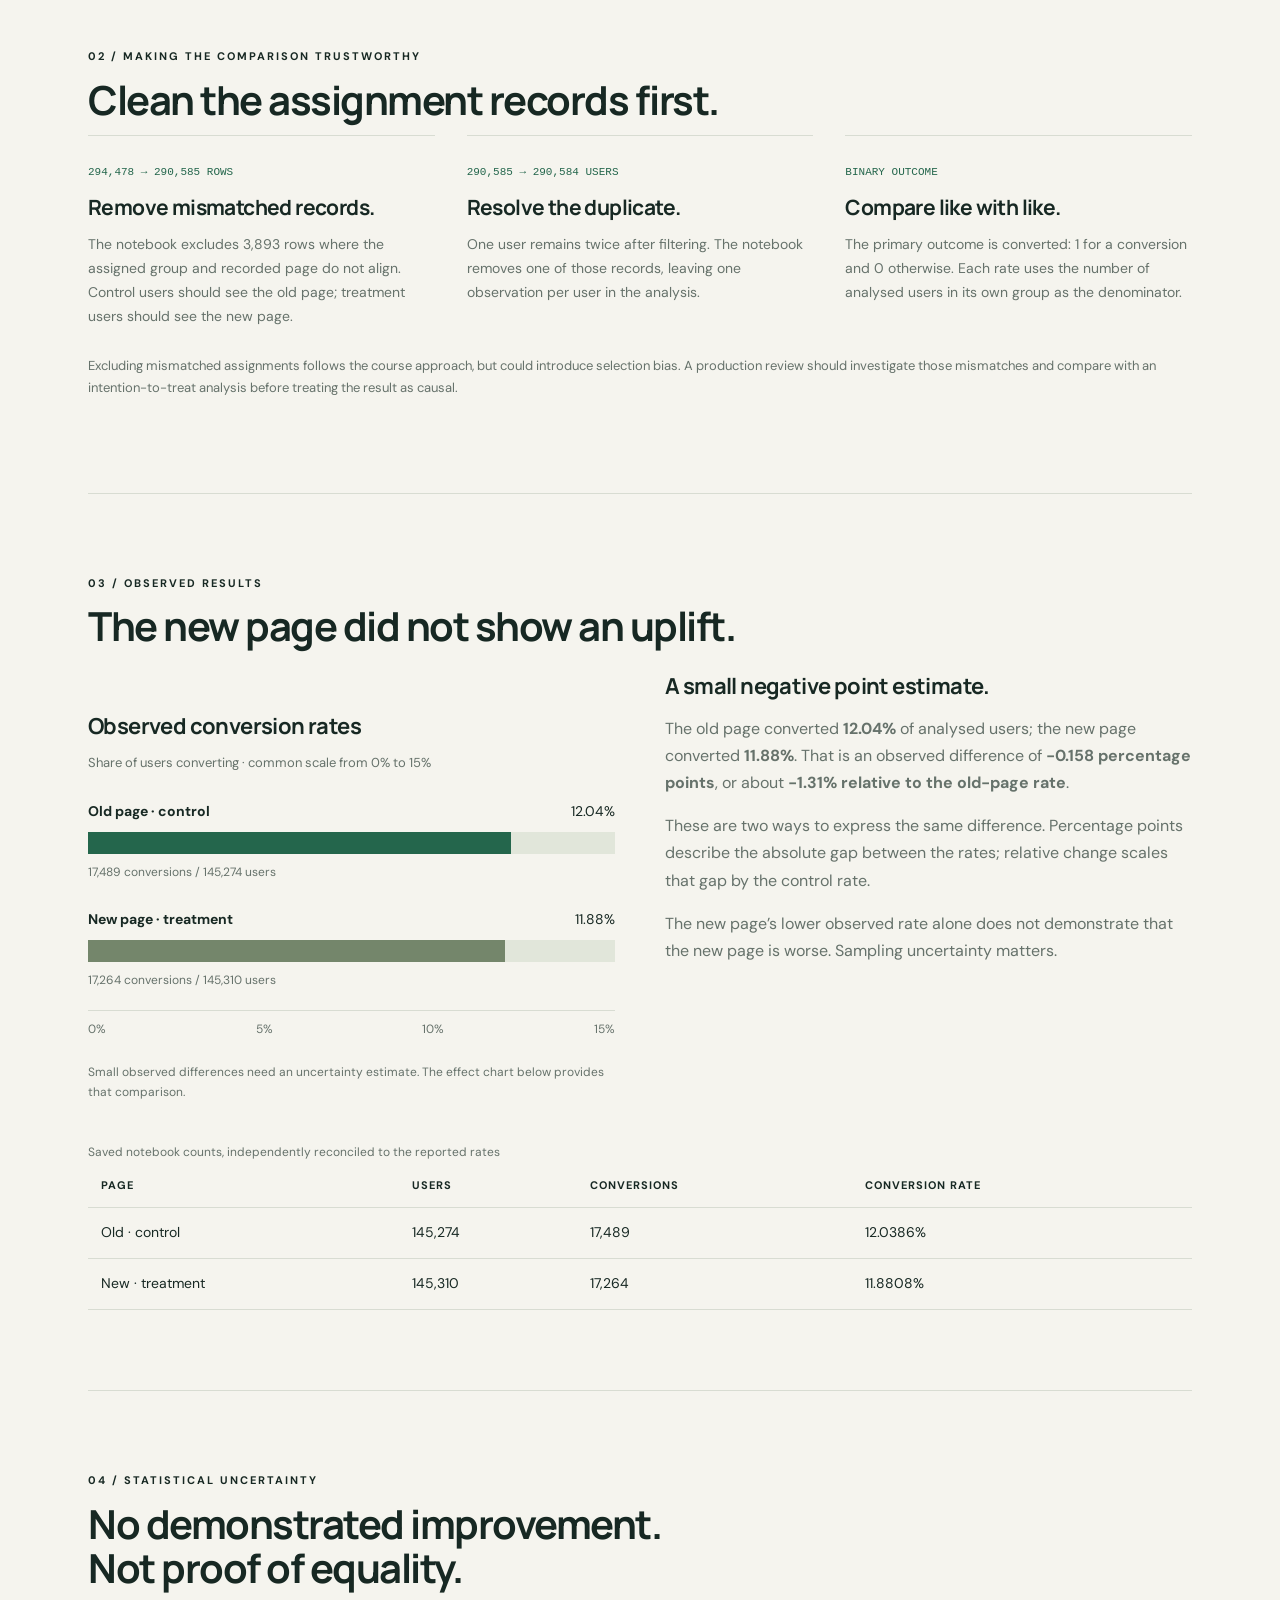
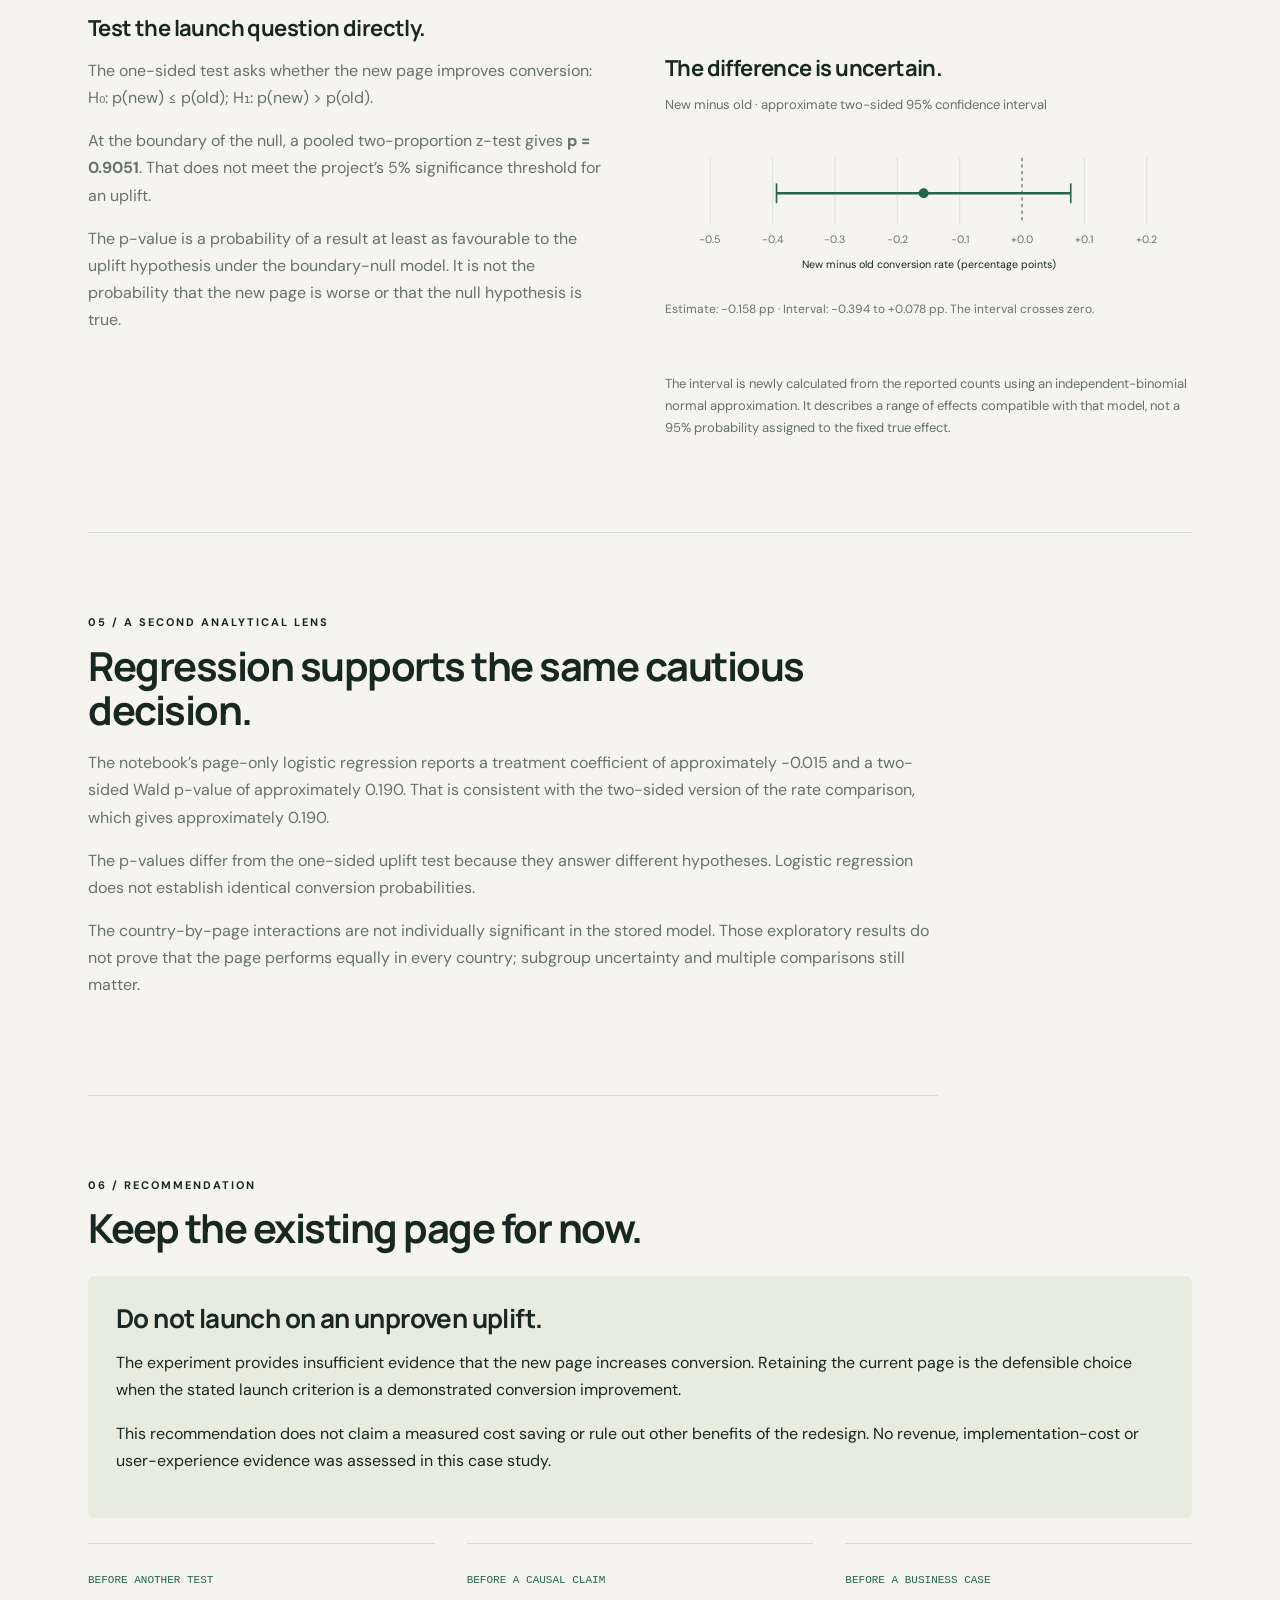
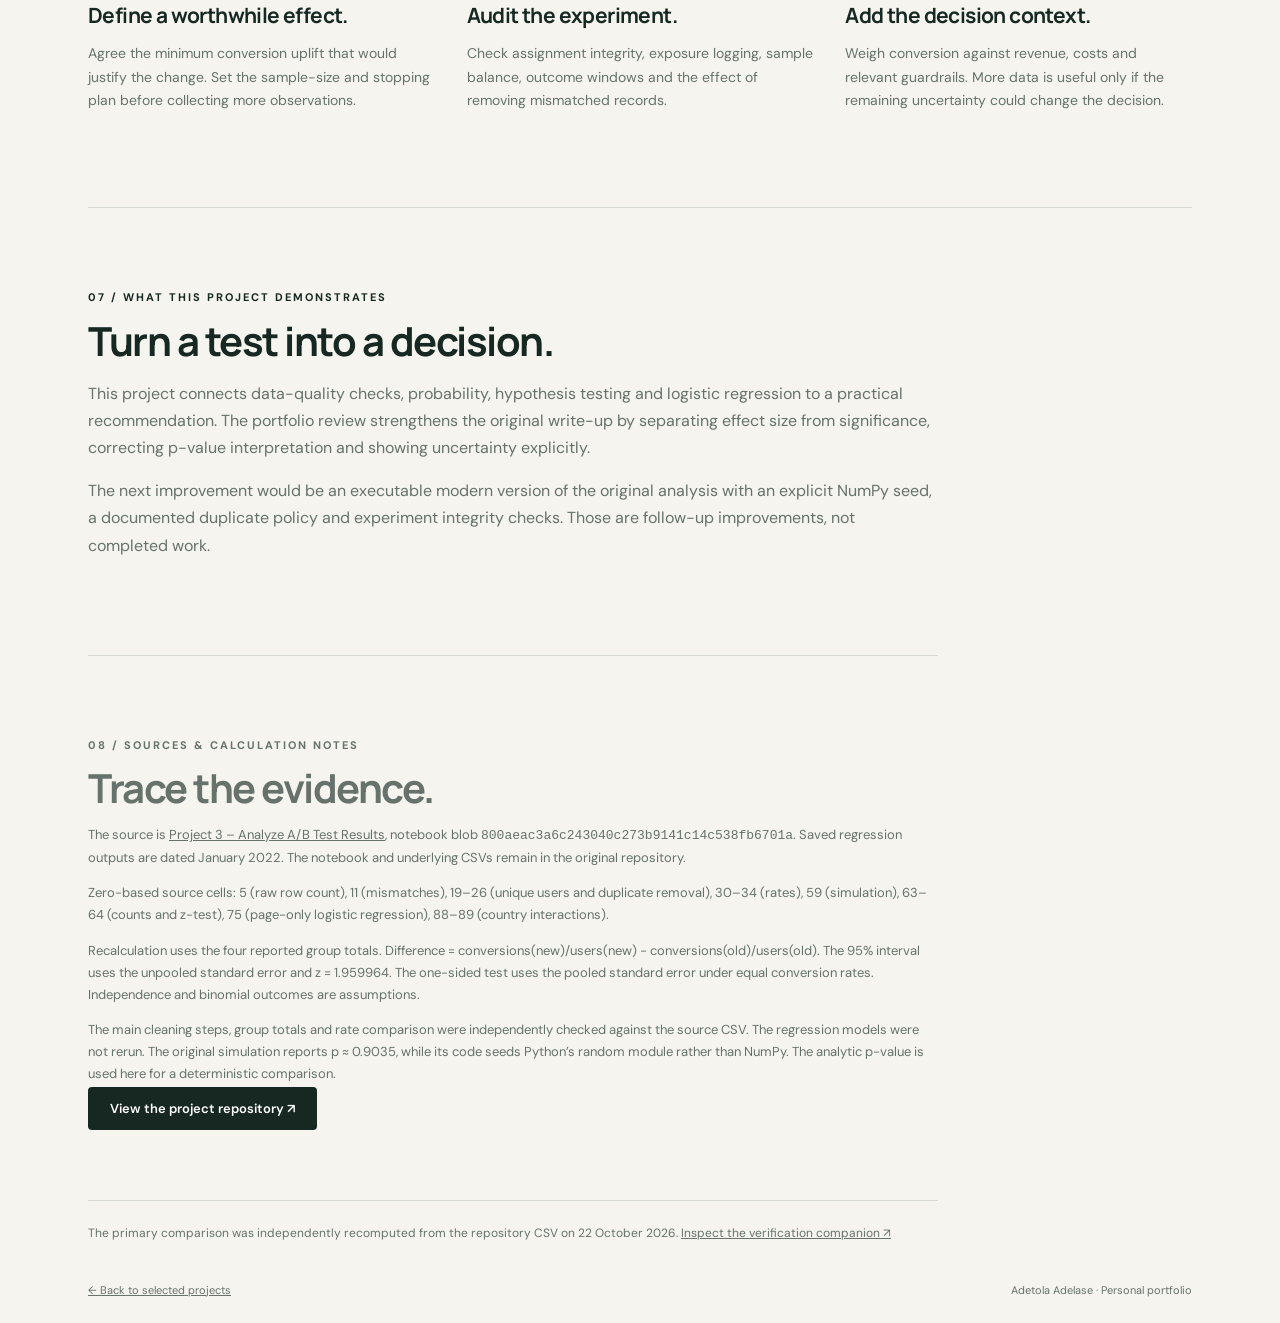
==== commit c2c41149: "Expand Match Lab and clarify project contributions" ====
--- a/ab-testing-case-study.html
+++ b/ab-testing-case-study.html
@@ -31,4 +31,4 @@
  .visual-label{gap:12px;flex-wrap:wrap}
  .smallnote{overflow-wrap:anywhere}
 }
-</style><style>.ab-figure{margin:25px 0 0;padding:28px 0}.ab-figure figcaption h3{margin-top:0}.ab-figure figcaption p{font-size:13px;color:var(--muted)}.rate-row{margin-top:26px}.rate-label{display:flex;justify-content:space-between;gap:15px;font-size:14px}.rate-track{height:22px;background:#e1e6da;margin:8px 0}.rate-fill{height:100%;background:var(--green)}.rate-row:nth-of-type(2) .rate-fill{background:#74866b}.rate-row p{font-size:12px;color:var(--muted);margin:0}.rate-axis{display:flex;justify-content:space-between;border-top:1px solid var(--line);margin-top:20px;padding-top:8px;font-size:12px;color:var(--muted)}.effect-chart{width:100%;height:auto;display:block;font-family:'DM Sans',sans-serif}.decision{background:#e7ecdf;padding:28px;border-radius:6px;margin:25px 0}.decision h3{margin-top:0}.method-list{padding-left:22px}.method-list li{margin-bottom:15px}.ab-source{font-size:13px;color:var(--muted)}.ab-source code{overflow-wrap:anywhere}.ab-table-wrap{overflow-x:auto}.reading-note{font-size:13px;color:var(--muted)}@media(max-width:760px){.ab-figure,.ab-figure figcaption{text-align:left}.rate-label{font-size:13px}.effect-chart{min-width:290px}.decision{padding:22px}.method-list{text-align:left}.ab-table-wrap th,.ab-table-wrap td{padding:11px 9px}.case-text{max-width:100%}}@media(max-width:360px){.effect-chart{min-width:0}}</style><link href="assets/favicon.svg" rel="icon"/><link href="https://tola-adelase.github.io/ab-testing-case-study.html" rel="canonical"/><meta content="A/B Testing Case Study — Adetola Adelase" property="og:title"/><meta content="Adetola Adelase’s A/B testing case study: conversion rates, uncertainty and an evidence-based landing-page recommendation." property="og:description"/><meta content="website" property="og:type"/><meta content="https://tola-adelase.github.io/ab-testing-case-study.html" property="og:url"/><meta content="https://tola-adelase.github.io/assets/tola-portrait.jpg" property="og:image"/></head><body><div class="wrap"><nav aria-label="Main navigation"><a class="brand" href="index.html">tola<span>.</span></a><div class="links"><a href="index.html#projects">All projects</a><a href="index.html#contact">Let’s connect ↗</a></div></nav><main><header class="casehero"><div class="eyebrow">Case study / Experimentation / Udacity project</div><h1>Should the new<br/><em>landing page go live?</em></h1><p class="intro">A conversion experiment with nearly 291,000 users—and a decision that depends on the evidence, not the appeal of a redesign.</p><div class="actions"><a class="btn" href="#decision">Read the recommendation ↓</a><a class="textlink" href="https://github.com/Tola-adelase/Analyze_ab_test_results-showcase-udacityproject/blob/main/Project%203%20-%20Analyze%20A_B%20Test%20Results.ipynb" rel="noopener" target="_blank">Inspect the notebook ↗</a></div></header><div class="facts"><div><strong>290,584</strong><span>Users in the cleaned analysis</span></div><div><strong>−0.158 pp</strong><span>Observed new-minus-old conversion difference</span></div><div><strong>0.905</strong><span>One-sided p-value for an uplift</span></div></div><div class="notice"><strong>Project context.</strong> This is a historical Udacity learning project using an e-commerce experiment dataset. It is a personal case study, not a client engagement or an experiment I ran at Sage.</div><section class="case-layout"><div><div class="eyebrow">01 / The decision</div><h2>A redesign needs<br/>evidence to launch.</h2></div><div><p>The business question was whether a new landing page increased the proportion of users who became paying customers. The options were to launch the new page, retain the existing page or gather more evidence.</p><p>In the project, I cleaned the experiment records, compared conversion rates, simulated a null distribution, performed a two-proportion z-test and explored logistic regression with country interactions.</p><p>This portfolio review checks the saved notebook outputs and independently recalculates the main rate comparison from its reported counts. It does not rerun the full raw-data cleaning or regression models.</p></div></section><section><div class="eyebrow">02 / Making the comparison trustworthy</div><h2>Clean the assignment records first.</h2><div class="skill-grid"><article><span class="num">294,478 → 290,585 ROWS</span><h3>Remove mismatched records.</h3><p>The notebook excludes 3,893 rows where the assigned group and recorded page do not align. Control users should see the old page; treatment users should see the new page.</p></article><article><span class="num">290,585 → 290,584 USERS</span><h3>Resolve the duplicate.</h3><p>One user remains twice after filtering. The notebook removes one of those records, leaving one observation per user in the analysis.</p></article><article><span class="num">BINARY OUTCOME</span><h3>Compare like with like.</h3><p>The primary outcome is converted: 1 for a conversion and 0 otherwise. Each rate uses the number of analysed users in its own group as the denominator.</p></article></div><p class="reading-note">Excluding mismatched assignments follows the course approach, but could introduce selection bias. A production review should investigate those mismatches and compare with an intention-to-treat analysis before treating the result as causal.</p></section><section id="results"><div class="eyebrow">03 / Observed results</div><h2>The new page did not show an uplift.</h2><div class="case-layout"><div><figure class="ab-figure"><figcaption><h3>Observed conversion rates</h3><p>Share of users converting · common scale from 0% to 15%</p></figcaption><div class="rate-row"><div class="rate-label"><strong>Old page · control</strong><span>12.04%</span></div><div class="rate-track"><div class="rate-fill" style="width:80.257536%"></div></div><p>17,489 conversions / 145,274 users</p></div><div class="rate-row"><div class="rate-label"><strong>New page · treatment</strong><span>11.88%</span></div><div class="rate-track"><div class="rate-fill" style="width:79.205377%"></div></div><p>17,264 conversions / 145,310 users</p></div><div class="rate-axis"><span>0%</span><span>5%</span><span>10%</span><span>15%</span></div><p class="smallnote">Small observed differences need an uncertainty estimate. The effect chart below provides that comparison.</p></figure></div><div><h3>A small negative point estimate.</h3><p>The old page converted <strong>12.04%</strong> of analysed users; the new page converted <strong>11.88%</strong>. That is an observed difference of <strong>−0.158 percentage points</strong>, or about <strong>−1.31% relative to the old-page rate</strong>.</p><p>These are two ways to express the same difference. Percentage points describe the absolute gap between the rates; relative change scales that gap by the control rate.</p><p>The new page’s lower observed rate alone does not demonstrate that the new page is worse. Sampling uncertainty matters.</p></div></div><div class="ab-table-wrap"><table><caption style="text-align:left;font-size:12px;color:var(--muted)">Saved notebook counts, independently reconciled to the reported rates</caption><thead><tr><th>Page</th><th>Users</th><th>Conversions</th><th>Conversion rate</th></tr></thead><tbody><tr><td>Old · control</td><td>145,274</td><td>17,489</td><td>12.0386%</td></tr><tr><td>New · treatment</td><td>145,310</td><td>17,264</td><td>11.8808%</td></tr></tbody></table></div></section><section><div class="eyebrow">04 / Statistical uncertainty</div><h2>No demonstrated improvement.<br/>Not proof of equality.</h2><div class="case-layout"><div><h3>Test the launch question directly.</h3><p>The one-sided test asks whether the new page improves conversion: H₀: p(new) ≤ p(old); H₁: p(new) &gt; p(old).</p><p>At the boundary of the null, a pooled two-proportion z-test gives <strong>p = 0.9051</strong>. That does not meet the project’s 5% significance threshold for an uplift.</p><p>The p-value is a probability of a result at least as favourable to the uplift hypothesis under the boundary-null model. It is not the probability that the new page is worse or that the null hypothesis is true.</p></div><div><figure class="ab-figure"><figcaption><h3>The difference is uncertain.</h3><p>New minus old · approximate two-sided 95% confidence interval</p></figcaption><svg aria-labelledby="effect-title effect-desc" class="effect-chart" role="img" viewbox="0 0 640 180"><title id="effect-title">Conversion-rate difference with approximate 95% confidence interval</title><desc id="effect-desc">New minus old is -0.158 percentage points. The 95 percent interval runs from -0.394 to 0.078 percentage points, crossing zero.</desc><line stroke="#d8dcd2" stroke-dasharray="0" x1="55.0" x2="55.0" y1="35" y2="115"></line><text fill="#66726b" font-size="13" text-anchor="middle" x="55.0" y="139">-0.5</text><line stroke="#d8dcd2" stroke-dasharray="0" x1="130.7142857142857" x2="130.7142857142857" y1="35" y2="115"></line><text fill="#66726b" font-size="13" text-anchor="middle" x="130.7142857142857" y="139">-0.4</text><line stroke="#d8dcd2" stroke-dasharray="0" x1="206.42857142857144" x2="206.42857142857144" y1="35" y2="115"></line><text fill="#66726b" font-size="13" text-anchor="middle" x="206.42857142857144" y="139">-0.3</text><line stroke="#d8dcd2" stroke-dasharray="0" x1="282.14285714285717" x2="282.14285714285717" y1="35" y2="115"></line><text fill="#66726b" font-size="13" text-anchor="middle" x="282.14285714285717" y="139">-0.2</text><line stroke="#d8dcd2" stroke-dasharray="0" x1="357.8571428571429" x2="357.8571428571429" y1="35" y2="115"></line><text fill="#66726b" font-size="13" text-anchor="middle" x="357.8571428571429" y="139">-0.1</text><line stroke="#172823" stroke-dasharray="4 4" x1="433.57142857142856" x2="433.57142857142856" y1="35" y2="115"></line><text fill="#66726b" font-size="13" text-anchor="middle" x="433.57142857142856" y="139">+0.0</text><line stroke="#d8dcd2" stroke-dasharray="0" x1="509.28571428571433" x2="509.28571428571433" y1="35" y2="115"></line><text fill="#66726b" font-size="13" text-anchor="middle" x="509.28571428571433" y="139">+0.1</text><line stroke="#d8dcd2" stroke-dasharray="0" x1="585.0" x2="585.0" y1="35" y2="115"></line><text fill="#66726b" font-size="13" text-anchor="middle" x="585.0" y="139">+0.2</text><line stroke="#24664c" stroke-width="3" x1="135.41915287457851" x2="492.73322934300865" y1="78" y2="78"></line><line stroke="#24664c" stroke-width="2" x1="135.41915287457851" x2="135.41915287457851" y1="66" y2="90"></line><line stroke="#24664c" stroke-width="2" x1="492.73322934300865" x2="492.73322934300865" y1="66" y2="90"></line><circle cx="314.0761911087936" cy="78" fill="#24664c" r="6"></circle><text fill="#172823" font-size="13" text-anchor="middle" x="320" y="169">New minus old conversion rate (percentage points)</text></svg><p class="smallnote">Estimate: −0.158 pp · Interval: −0.394 to +0.078 pp. The interval crosses zero.</p></figure><p class="reading-note">The interval is newly calculated from the reported counts using an independent-binomial normal approximation. It describes a range of effects compatible with that model, not a 95% probability assigned to the fixed true effect.</p></div></div></section><section class="case-text"><div class="eyebrow">05 / A second analytical lens</div><h2>Regression supports the same cautious decision.</h2><p>The notebook’s page-only logistic regression reports a treatment coefficient of approximately −0.015 and a two-sided Wald p-value of approximately 0.190. That is consistent with the two-sided version of the rate comparison, which gives approximately 0.190.</p><p>The p-values differ from the one-sided uplift test because they answer different hypotheses. Logistic regression does not establish identical conversion probabilities.</p><p>The country-by-page interactions are not individually significant in the stored model. Those exploratory results do not prove that the page performs equally in every country; subgroup uncertainty and multiple comparisons still matter.</p></section><section id="decision"><div class="eyebrow">06 / Recommendation</div><h2>Keep the existing page for now.</h2><div class="decision"><h3>Do not launch on an unproven uplift.</h3><p>The experiment provides insufficient evidence that the new page increases conversion. Retaining the current page is the defensible choice when the stated launch criterion is a demonstrated conversion improvement.</p><p>This recommendation does not claim a measured cost saving or rule out other benefits of the redesign. No revenue, implementation-cost or user-experience evidence was assessed in this case study.</p></div><div class="skill-grid"><article><span class="num">BEFORE ANOTHER TEST</span><h3>Define a worthwhile effect.</h3><p>Agree the minimum conversion uplift that would justify the change. Set the sample-size and stopping plan before collecting more observations.</p></article><article><span class="num">BEFORE A CAUSAL CLAIM</span><h3>Audit the experiment.</h3><p>Check assignment integrity, exposure logging, sample balance, outcome windows and the effect of removing mismatched records.</p></article><article><span class="num">BEFORE A BUSINESS CASE</span><h3>Add the decision context.</h3><p>Weigh conversion against revenue, costs and relevant guardrails. More data is useful only if the remaining uncertainty could change the decision.</p></article></div></section><section class="case-text"><div class="eyebrow">07 / What this project demonstrates</div><h2>Turn a test into a decision.</h2><p>This project connects data-quality checks, probability, hypothesis testing and logistic regression to a practical recommendation. The portfolio review strengthens the original write-up by separating effect size from significance, correcting p-value interpretation and showing uncertainty explicitly.</p><p>The next improvement would be an executable modern version of the original analysis with an explicit NumPy seed, a documented duplicate policy and experiment integrity checks. Those are follow-up improvements, not completed work.</p></section><section class="case-text ab-source"><div class="eyebrow">08 / Sources &amp; calculation notes</div><h2>Trace the evidence.</h2><p>The source is <a href="https://github.com/Tola-adelase/Analyze_ab_test_results-showcase-udacityproject/blob/main/Project%203%20-%20Analyze%20A_B%20Test%20Results.ipynb" rel="noopener" target="_blank">Project 3 – Analyze A/B Test Results</a>, notebook blob <code>800aeac3a6c243040c273b9141c14c538fb6701a</code>. Saved regression outputs are dated January 2022. The notebook and underlying CSVs remain in the original repository.</p><p>Zero-based source cells: 5 (raw row count), 11 (mismatches), 19–26 (unique users and duplicate removal), 30–34 (rates), 59 (simulation), 63–64 (counts and z-test), 75 (page-only logistic regression), 88–89 (country interactions).</p><p>Recalculation uses the four reported group totals. Difference = conversions(new)/users(new) − conversions(old)/users(old). The 95% interval uses the unpooled standard error and z = 1.959964. The one-sided test uses the pooled standard error under equal conversion rates. Independence and binomial outcomes are assumptions.</p><p>Only notebook aggregates were recalculated; the raw CSV rows and regression models were not rerun. The original simulation reports p ≈ 0.9035, while its code seeds Python’s random module rather than NumPy. The analytic p-value is used here for a deterministic comparison.</p><a class="btn" href="https://github.com/Tola-adelase/Analyze_ab_test_results-showcase-udacityproject" rel="noopener" target="_blank">View the project repository ↗</a></section><p class="smallnote">The primary comparison was independently recomputed from the repository CSV on 22 October 2026. <a href="https://github.com/Tola-adelase/Analyze_ab_test_results-showcase-udacityproject/blob/main/scripts/verify_ab_results.py" rel="noopener" target="_blank">Inspect the verification companion ↗</a></p></main><footer><a href="index.html#projects">← Back to selected projects</a><span>Adetola Adelase · Personal portfolio</span></footer></div></body></html>+</style><style>.ab-figure{margin:25px 0 0;padding:28px 0}.ab-figure figcaption h3{margin-top:0}.ab-figure figcaption p{font-size:13px;color:var(--muted)}.rate-row{margin-top:26px}.rate-label{display:flex;justify-content:space-between;gap:15px;font-size:14px}.rate-track{height:22px;background:#e1e6da;margin:8px 0}.rate-fill{height:100%;background:var(--green)}.rate-row:nth-of-type(2) .rate-fill{background:#74866b}.rate-row p{font-size:12px;color:var(--muted);margin:0}.rate-axis{display:flex;justify-content:space-between;border-top:1px solid var(--line);margin-top:20px;padding-top:8px;font-size:12px;color:var(--muted)}.effect-chart{width:100%;height:auto;display:block;font-family:'DM Sans',sans-serif}.decision{background:#e7ecdf;padding:28px;border-radius:6px;margin:25px 0}.decision h3{margin-top:0}.method-list{padding-left:22px}.method-list li{margin-bottom:15px}.ab-source{font-size:13px;color:var(--muted)}.ab-source code{overflow-wrap:anywhere}.ab-table-wrap{overflow-x:auto}.reading-note{font-size:13px;color:var(--muted)}@media(max-width:760px){.ab-figure,.ab-figure figcaption{text-align:left}.rate-label{font-size:13px}.effect-chart{min-width:290px}.decision{padding:22px}.method-list{text-align:left}.ab-table-wrap th,.ab-table-wrap td{padding:11px 9px}.case-text{max-width:100%}}@media(max-width:360px){.effect-chart{min-width:0}}</style><link href="assets/favicon.svg" rel="icon"/><link href="https://tola-adelase.github.io/ab-testing-case-study.html" rel="canonical"/><meta content="A/B Testing Case Study — Adetola Adelase" property="og:title"/><meta content="Adetola Adelase’s A/B testing case study: conversion rates, uncertainty and an evidence-based landing-page recommendation." property="og:description"/><meta content="website" property="og:type"/><meta content="https://tola-adelase.github.io/ab-testing-case-study.html" property="og:url"/><meta content="https://tola-adelase.github.io/assets/tola-portrait.jpg" property="og:image"/></head><body><div class="wrap"><nav aria-label="Main navigation"><a class="brand" href="index.html">tola<span>.</span></a><div class="links"><a href="index.html#projects">All projects</a><a href="index.html#contact">Let’s connect ↗</a></div></nav><main><header class="casehero"><div class="eyebrow">Case study / Experimentation / Udacity project</div><h1>Should the new<br/><em>landing page go live?</em></h1><p class="intro">A conversion experiment with nearly 291,000 users—and a decision that depends on the evidence, not the appeal of a redesign.</p><div class="actions"><a class="btn" href="#decision">Read the recommendation ↓</a><a class="textlink" href="https://github.com/Tola-adelase/Analyze_ab_test_results-showcase-udacityproject/blob/main/Project%203%20-%20Analyze%20A_B%20Test%20Results.ipynb" rel="noopener" target="_blank">Inspect the notebook ↗</a></div></header><div class="facts"><div><strong>290,584</strong><span>Users in the cleaned analysis</span></div><div><strong>−0.158 pp</strong><span>Observed new-minus-old conversion difference</span></div><div><strong>0.905</strong><span>One-sided p-value for an uplift</span></div></div><div class="notice"><strong>Project context.</strong> This is a historical Udacity learning project using an e-commerce experiment dataset. It is a personal case study, not a client engagement or an experiment I ran at Sage.</div><section class="case-layout"><div><div class="eyebrow">01 / The decision</div><h2>A redesign needs<br/>evidence to launch.</h2></div><div><p>The business question was whether a new landing page increased the proportion of users who became paying customers. The options were to launch the new page, retain the existing page or gather more evidence.</p><p>In the project, I cleaned the experiment records, compared conversion rates, simulated a null distribution, performed a two-proportion z-test and explored logistic regression with country interactions.</p><p>This portfolio review checks the saved notebook outputs and independently verifies the main cleaning steps and rate comparison against the source CSV. The regression extensions have not been rerun.</p></div><div class="notice"><h3>What I did</h3><p>I cleaned the experiment records, compared conversion rates and used hypothesis tests to assess the launch question. I also explored logistic regression in the original Udacity project. For this portfolio, I separated the observed effect from uncertainty and made the main calculation independently checkable. The dataset and project brief were supplied by Udacity.</p></div></section><section><div class="eyebrow">02 / Making the comparison trustworthy</div><h2>Clean the assignment records first.</h2><div class="skill-grid"><article><span class="num">294,478 → 290,585 ROWS</span><h3>Remove mismatched records.</h3><p>The notebook excludes 3,893 rows where the assigned group and recorded page do not align. Control users should see the old page; treatment users should see the new page.</p></article><article><span class="num">290,585 → 290,584 USERS</span><h3>Resolve the duplicate.</h3><p>One user remains twice after filtering. The notebook removes one of those records, leaving one observation per user in the analysis.</p></article><article><span class="num">BINARY OUTCOME</span><h3>Compare like with like.</h3><p>The primary outcome is converted: 1 for a conversion and 0 otherwise. Each rate uses the number of analysed users in its own group as the denominator.</p></article></div><p class="reading-note">Excluding mismatched assignments follows the course approach, but could introduce selection bias. A production review should investigate those mismatches and compare with an intention-to-treat analysis before treating the result as causal.</p></section><section id="results"><div class="eyebrow">03 / Observed results</div><h2>The new page did not show an uplift.</h2><div class="case-layout"><div><figure class="ab-figure"><figcaption><h3>Observed conversion rates</h3><p>Share of users converting · common scale from 0% to 15%</p></figcaption><div class="rate-row"><div class="rate-label"><strong>Old page · control</strong><span>12.04%</span></div><div class="rate-track"><div class="rate-fill" style="width:80.257536%"></div></div><p>17,489 conversions / 145,274 users</p></div><div class="rate-row"><div class="rate-label"><strong>New page · treatment</strong><span>11.88%</span></div><div class="rate-track"><div class="rate-fill" style="width:79.205377%"></div></div><p>17,264 conversions / 145,310 users</p></div><div class="rate-axis"><span>0%</span><span>5%</span><span>10%</span><span>15%</span></div><p class="smallnote">Small observed differences need an uncertainty estimate. The effect chart below provides that comparison.</p></figure></div><div><h3>A small negative point estimate.</h3><p>The old page converted <strong>12.04%</strong> of analysed users; the new page converted <strong>11.88%</strong>. That is an observed difference of <strong>−0.158 percentage points</strong>, or about <strong>−1.31% relative to the old-page rate</strong>.</p><p>These are two ways to express the same difference. Percentage points describe the absolute gap between the rates; relative change scales that gap by the control rate.</p><p>The new page’s lower observed rate alone does not demonstrate that the new page is worse. Sampling uncertainty matters.</p></div></div><div class="ab-table-wrap"><table><caption style="text-align:left;font-size:12px;color:var(--muted)">Saved notebook counts, independently reconciled to the reported rates</caption><thead><tr><th>Page</th><th>Users</th><th>Conversions</th><th>Conversion rate</th></tr></thead><tbody><tr><td>Old · control</td><td>145,274</td><td>17,489</td><td>12.0386%</td></tr><tr><td>New · treatment</td><td>145,310</td><td>17,264</td><td>11.8808%</td></tr></tbody></table></div></section><section><div class="eyebrow">04 / Statistical uncertainty</div><h2>No demonstrated improvement.<br/>Not proof of equality.</h2><div class="case-layout"><div><h3>Test the launch question directly.</h3><p>The one-sided test asks whether the new page improves conversion: H₀: p(new) ≤ p(old); H₁: p(new) &gt; p(old).</p><p>At the boundary of the null, a pooled two-proportion z-test gives <strong>p = 0.9051</strong>. That does not meet the project’s 5% significance threshold for an uplift.</p><p>The p-value is a probability of a result at least as favourable to the uplift hypothesis under the boundary-null model. It is not the probability that the new page is worse or that the null hypothesis is true.</p></div><div><figure class="ab-figure"><figcaption><h3>The difference is uncertain.</h3><p>New minus old · approximate two-sided 95% confidence interval</p></figcaption><svg aria-labelledby="effect-title effect-desc" class="effect-chart" role="img" viewbox="0 0 640 180"><title id="effect-title">Conversion-rate difference with approximate 95% confidence interval</title><desc id="effect-desc">New minus old is -0.158 percentage points. The 95 percent interval runs from -0.394 to 0.078 percentage points, crossing zero.</desc><line stroke="#d8dcd2" stroke-dasharray="0" x1="55.0" x2="55.0" y1="35" y2="115"></line><text fill="#66726b" font-size="13" text-anchor="middle" x="55.0" y="139">-0.5</text><line stroke="#d8dcd2" stroke-dasharray="0" x1="130.7142857142857" x2="130.7142857142857" y1="35" y2="115"></line><text fill="#66726b" font-size="13" text-anchor="middle" x="130.7142857142857" y="139">-0.4</text><line stroke="#d8dcd2" stroke-dasharray="0" x1="206.42857142857144" x2="206.42857142857144" y1="35" y2="115"></line><text fill="#66726b" font-size="13" text-anchor="middle" x="206.42857142857144" y="139">-0.3</text><line stroke="#d8dcd2" stroke-dasharray="0" x1="282.14285714285717" x2="282.14285714285717" y1="35" y2="115"></line><text fill="#66726b" font-size="13" text-anchor="middle" x="282.14285714285717" y="139">-0.2</text><line stroke="#d8dcd2" stroke-dasharray="0" x1="357.8571428571429" x2="357.8571428571429" y1="35" y2="115"></line><text fill="#66726b" font-size="13" text-anchor="middle" x="357.8571428571429" y="139">-0.1</text><line stroke="#172823" stroke-dasharray="4 4" x1="433.57142857142856" x2="433.57142857142856" y1="35" y2="115"></line><text fill="#66726b" font-size="13" text-anchor="middle" x="433.57142857142856" y="139">+0.0</text><line stroke="#d8dcd2" stroke-dasharray="0" x1="509.28571428571433" x2="509.28571428571433" y1="35" y2="115"></line><text fill="#66726b" font-size="13" text-anchor="middle" x="509.28571428571433" y="139">+0.1</text><line stroke="#d8dcd2" stroke-dasharray="0" x1="585.0" x2="585.0" y1="35" y2="115"></line><text fill="#66726b" font-size="13" text-anchor="middle" x="585.0" y="139">+0.2</text><line stroke="#24664c" stroke-width="3" x1="135.41915287457851" x2="492.73322934300865" y1="78" y2="78"></line><line stroke="#24664c" stroke-width="2" x1="135.41915287457851" x2="135.41915287457851" y1="66" y2="90"></line><line stroke="#24664c" stroke-width="2" x1="492.73322934300865" x2="492.73322934300865" y1="66" y2="90"></line><circle cx="314.0761911087936" cy="78" fill="#24664c" r="6"></circle><text fill="#172823" font-size="13" text-anchor="middle" x="320" y="169">New minus old conversion rate (percentage points)</text></svg><p class="smallnote">Estimate: −0.158 pp · Interval: −0.394 to +0.078 pp. The interval crosses zero.</p></figure><p class="reading-note">The interval is newly calculated from the reported counts using an independent-binomial normal approximation. It describes a range of effects compatible with that model, not a 95% probability assigned to the fixed true effect.</p></div></div></section><section class="case-text"><div class="eyebrow">05 / A second analytical lens</div><h2>Regression supports the same cautious decision.</h2><p>The notebook’s page-only logistic regression reports a treatment coefficient of approximately −0.015 and a two-sided Wald p-value of approximately 0.190. That is consistent with the two-sided version of the rate comparison, which gives approximately 0.190.</p><p>The p-values differ from the one-sided uplift test because they answer different hypotheses. Logistic regression does not establish identical conversion probabilities.</p><p>The country-by-page interactions are not individually significant in the stored model. Those exploratory results do not prove that the page performs equally in every country; subgroup uncertainty and multiple comparisons still matter.</p></section><section id="decision"><div class="eyebrow">06 / Recommendation</div><h2>Keep the existing page for now.</h2><div class="decision"><h3>Do not launch on an unproven uplift.</h3><p>The experiment provides insufficient evidence that the new page increases conversion. Retaining the current page is the defensible choice when the stated launch criterion is a demonstrated conversion improvement.</p><p>This recommendation does not claim a measured cost saving or rule out other benefits of the redesign. No revenue, implementation-cost or user-experience evidence was assessed in this case study.</p></div><div class="skill-grid"><article><span class="num">BEFORE ANOTHER TEST</span><h3>Define a worthwhile effect.</h3><p>Agree the minimum conversion uplift that would justify the change. Set the sample-size and stopping plan before collecting more observations.</p></article><article><span class="num">BEFORE A CAUSAL CLAIM</span><h3>Audit the experiment.</h3><p>Check assignment integrity, exposure logging, sample balance, outcome windows and the effect of removing mismatched records.</p></article><article><span class="num">BEFORE A BUSINESS CASE</span><h3>Add the decision context.</h3><p>Weigh conversion against revenue, costs and relevant guardrails. More data is useful only if the remaining uncertainty could change the decision.</p></article></div></section><section class="case-text"><div class="eyebrow">07 / What this project demonstrates</div><h2>Turn a test into a decision.</h2><p>This project connects data-quality checks, probability, hypothesis testing and logistic regression to a practical recommendation. The portfolio review strengthens the original write-up by separating effect size from significance, correcting p-value interpretation and showing uncertainty explicitly.</p><p>The next improvement would be an executable modern version of the original analysis with an explicit NumPy seed, a documented duplicate policy and experiment integrity checks. Those are follow-up improvements, not completed work.</p></section><section class="case-text ab-source"><div class="eyebrow">08 / Sources &amp; calculation notes</div><h2>Trace the evidence.</h2><p>The source is <a href="https://github.com/Tola-adelase/Analyze_ab_test_results-showcase-udacityproject/blob/main/Project%203%20-%20Analyze%20A_B%20Test%20Results.ipynb" rel="noopener" target="_blank">Project 3 – Analyze A/B Test Results</a>, notebook blob <code>800aeac3a6c243040c273b9141c14c538fb6701a</code>. Saved regression outputs are dated January 2022. The notebook and underlying CSVs remain in the original repository.</p><p>Zero-based source cells: 5 (raw row count), 11 (mismatches), 19–26 (unique users and duplicate removal), 30–34 (rates), 59 (simulation), 63–64 (counts and z-test), 75 (page-only logistic regression), 88–89 (country interactions).</p><p>Recalculation uses the four reported group totals. Difference = conversions(new)/users(new) − conversions(old)/users(old). The 95% interval uses the unpooled standard error and z = 1.959964. The one-sided test uses the pooled standard error under equal conversion rates. Independence and binomial outcomes are assumptions.</p><p>The main cleaning steps, group totals and rate comparison were independently checked against the source CSV. The regression models were not rerun. The original simulation reports p ≈ 0.9035, while its code seeds Python’s random module rather than NumPy. The analytic p-value is used here for a deterministic comparison.</p><a class="btn" href="https://github.com/Tola-adelase/Analyze_ab_test_results-showcase-udacityproject" rel="noopener" target="_blank">View the project repository ↗</a></section><p class="smallnote">The primary comparison was independently recomputed from the repository CSV on 22 October 2026. <a href="https://github.com/Tola-adelase/Analyze_ab_test_results-showcase-udacityproject/blob/main/scripts/verify_ab_results.py" rel="noopener" target="_blank">Inspect the verification companion ↗</a></p></main><footer><a href="index.html#projects">← Back to selected projects</a><span>Adetola Adelase · Personal portfolio</span></footer></div></body></html>
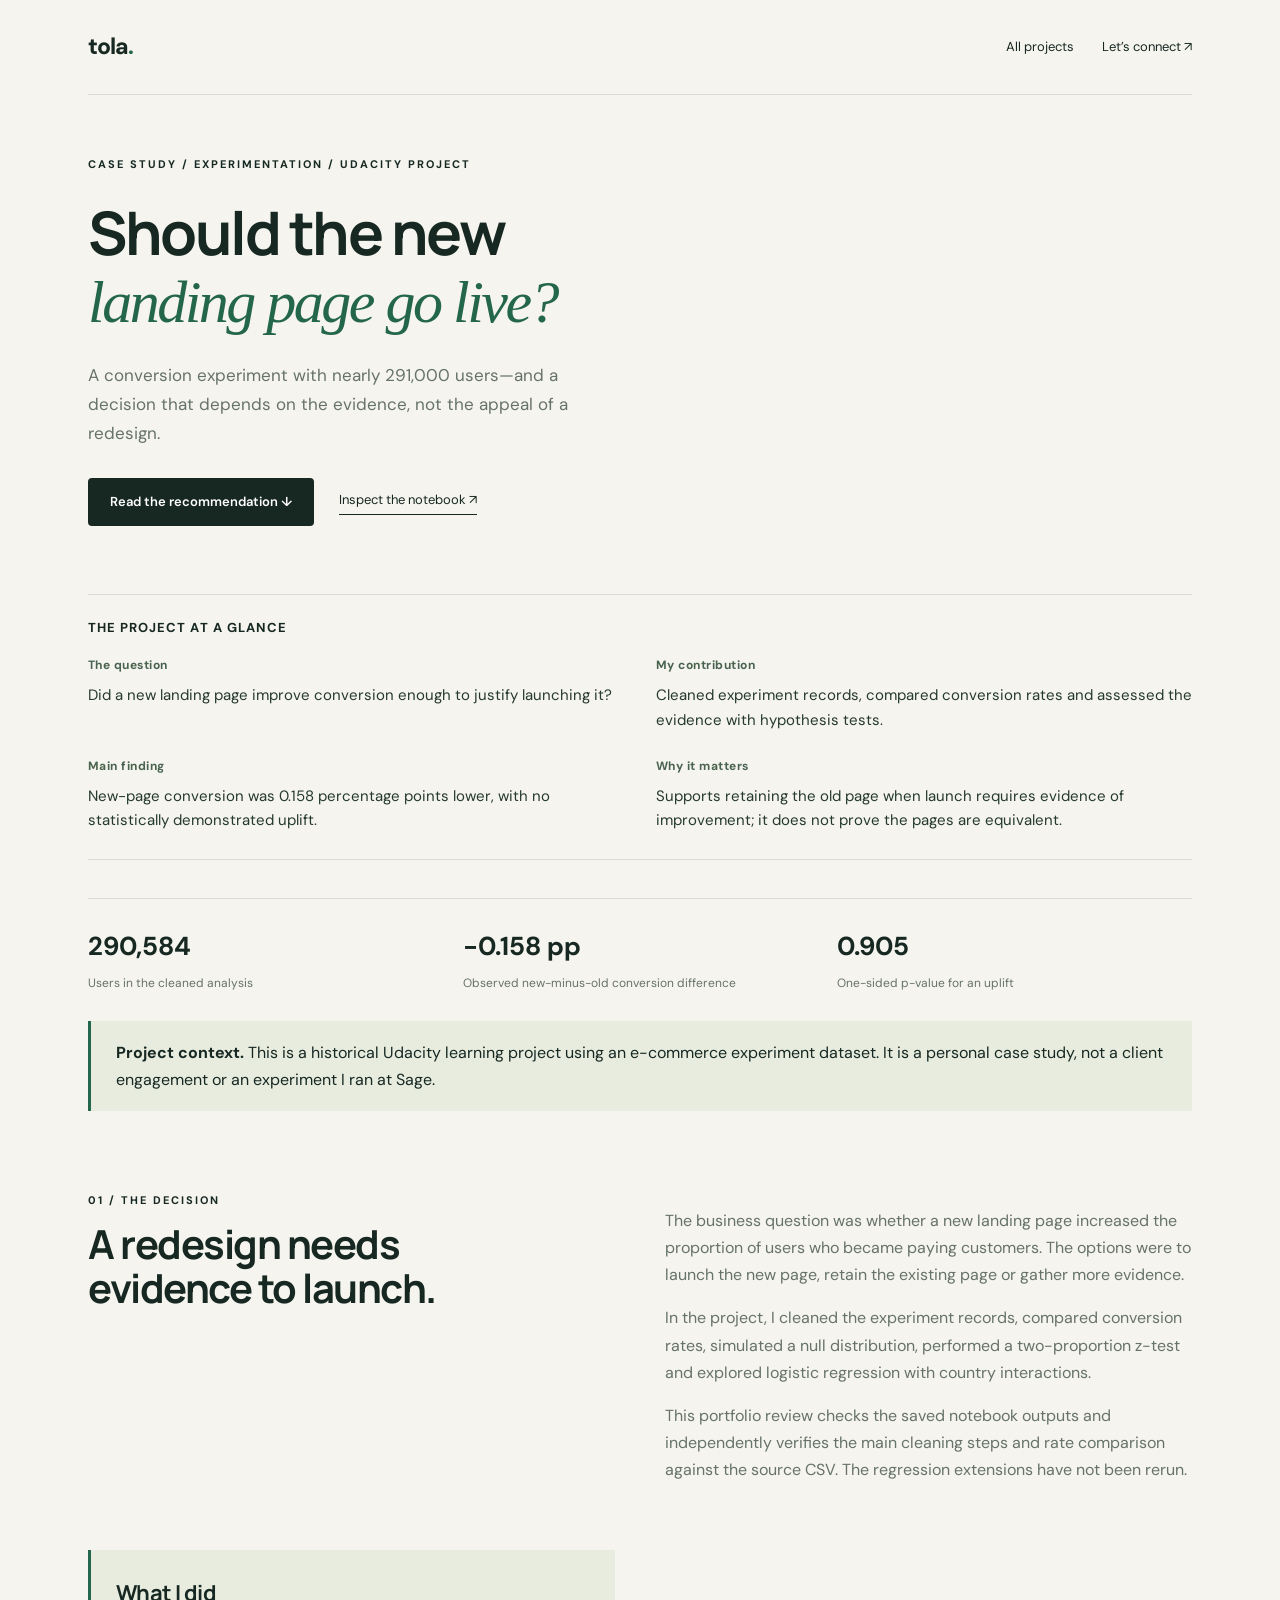
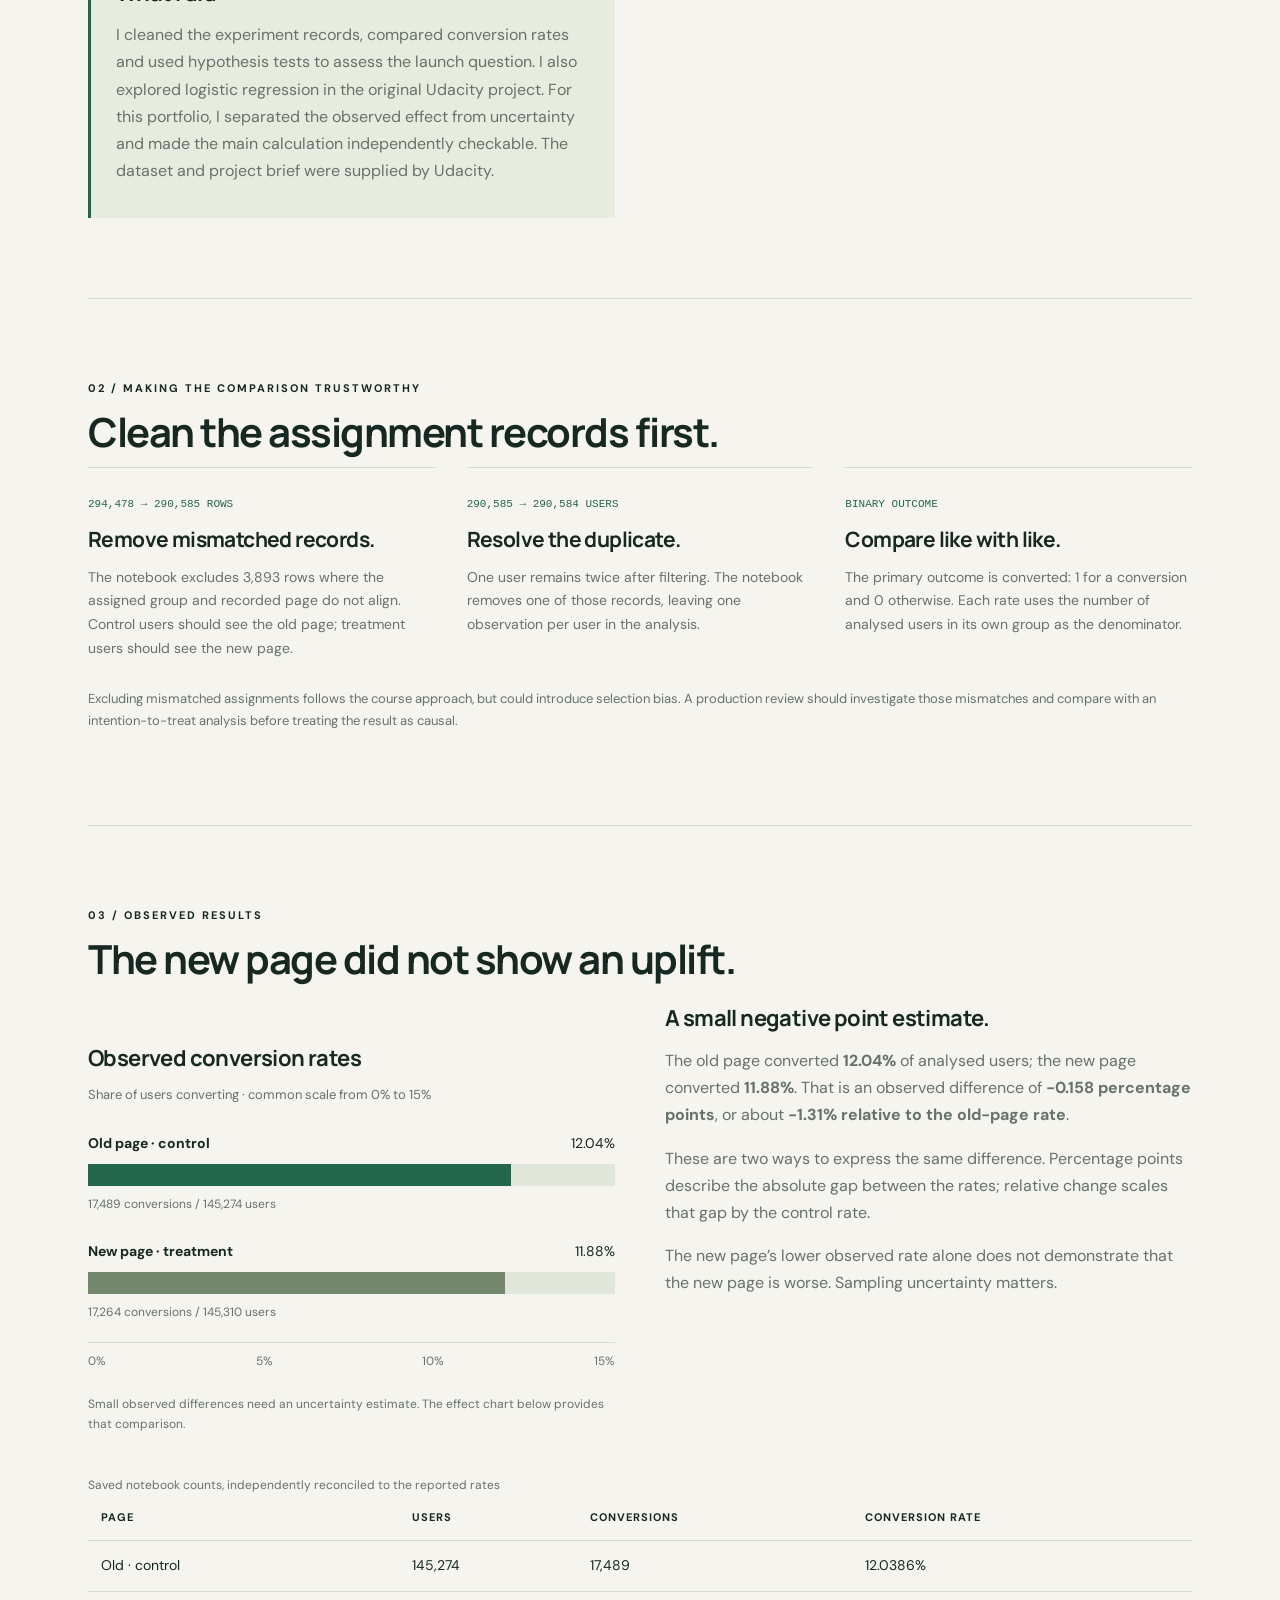
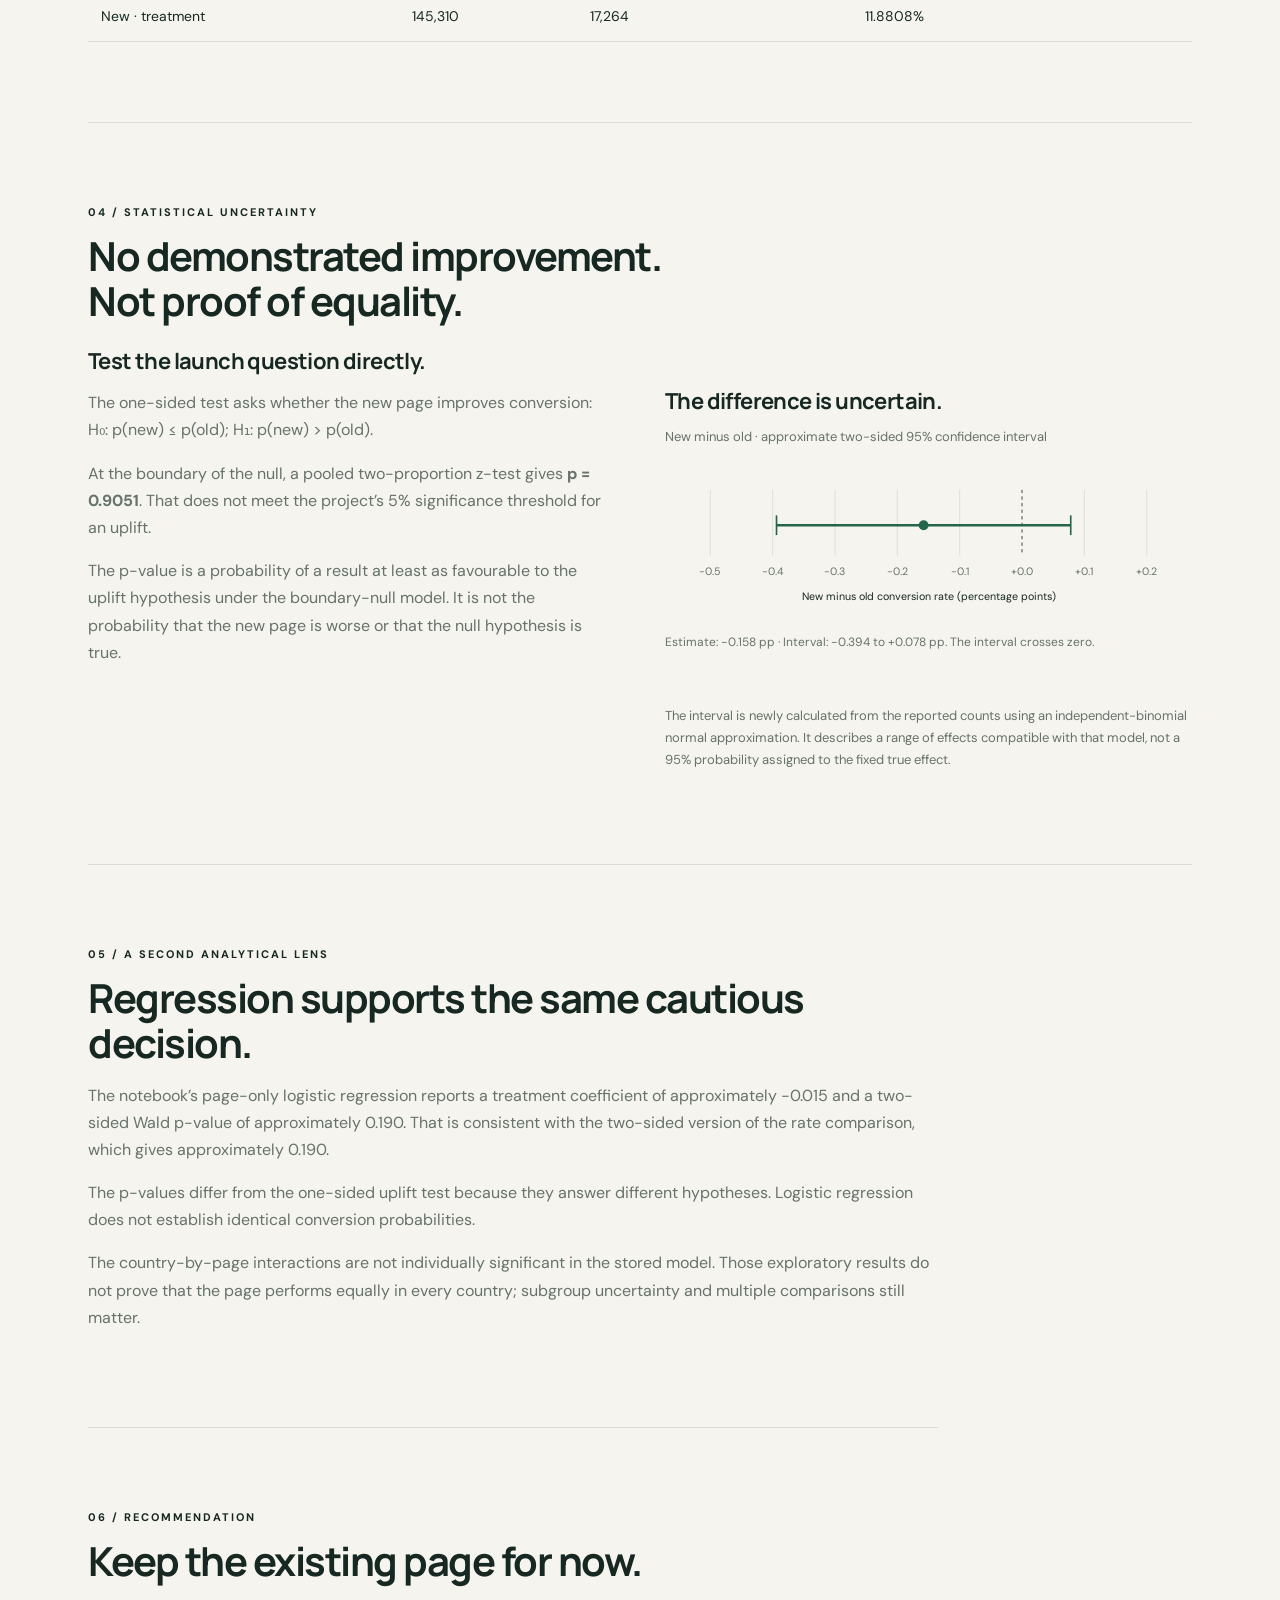
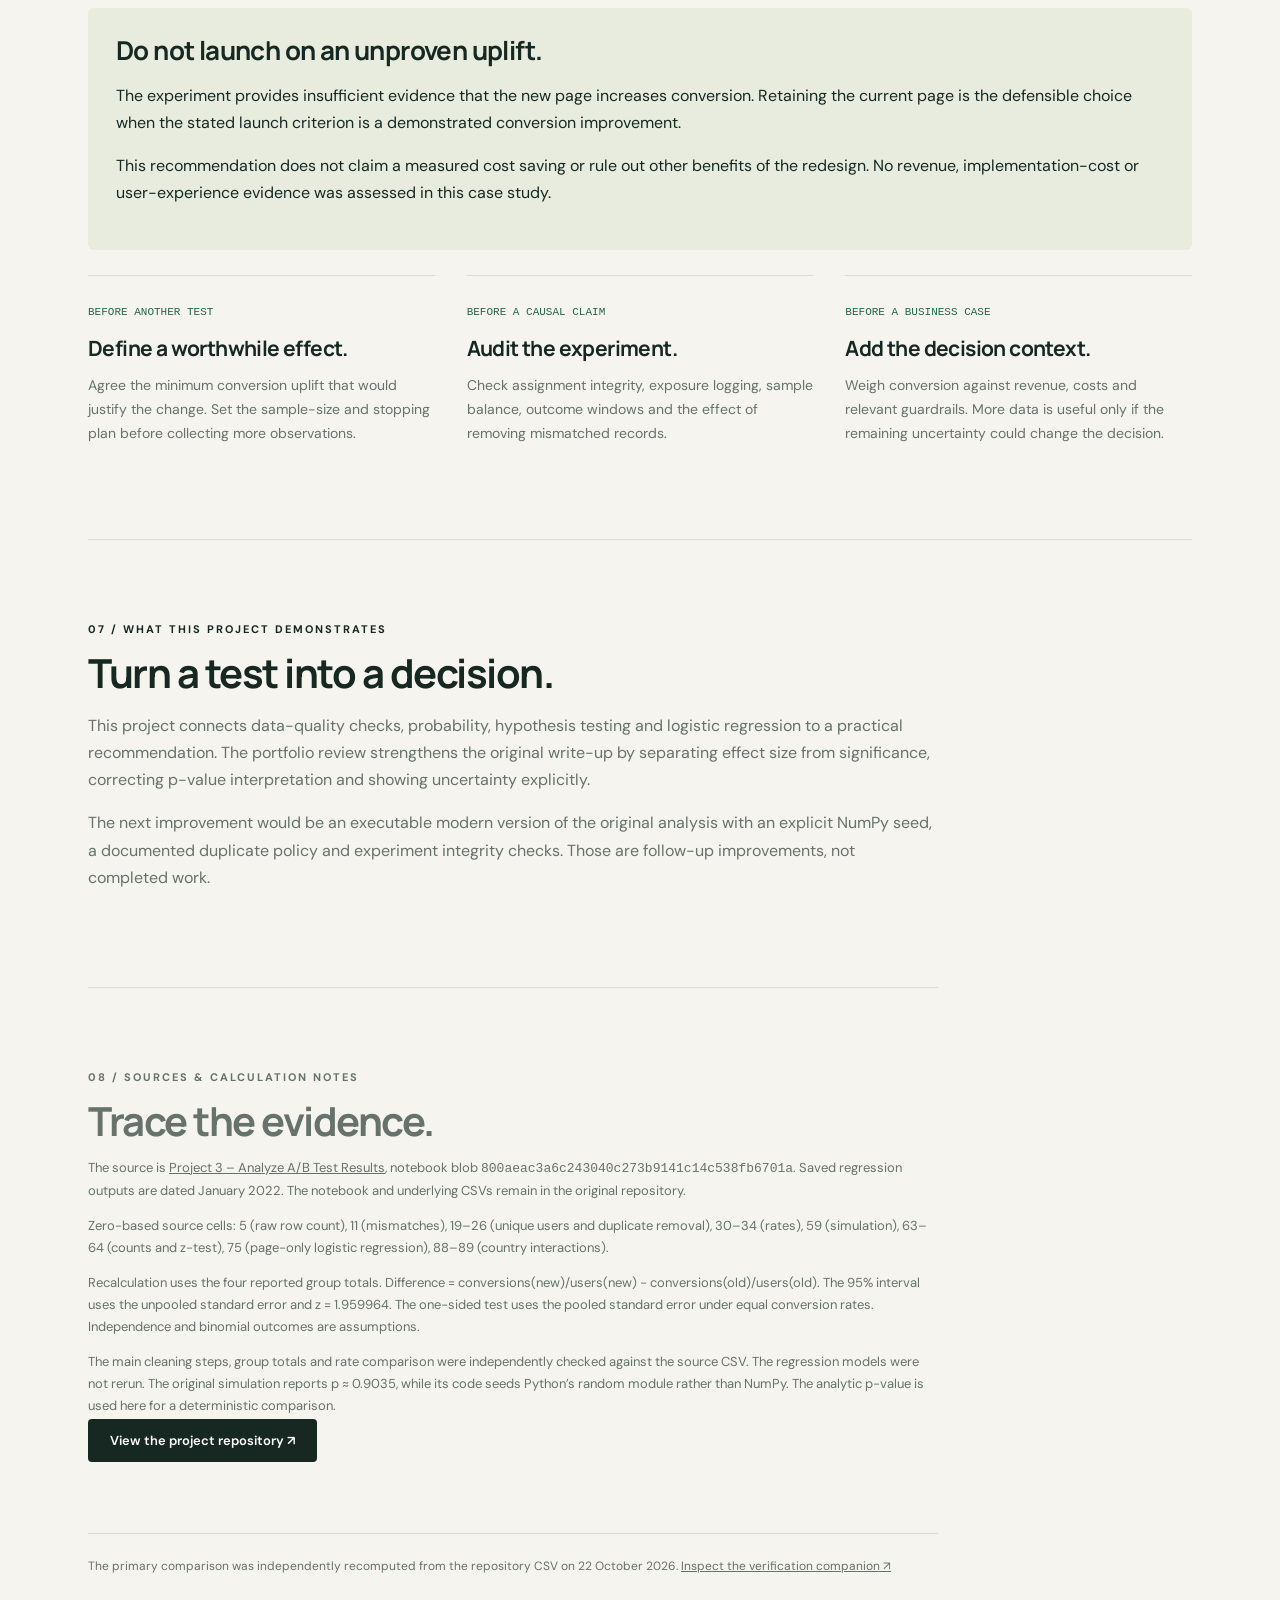
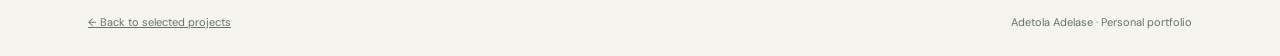
==== commit 0e209b8f: "Sharpen portfolio introduction and add project summaries" ====
--- a/ab-testing-case-study.html
+++ b/ab-testing-case-study.html
@@ -31,4 +31,6 @@
  .visual-label{gap:12px;flex-wrap:wrap}
  .smallnote{overflow-wrap:anywhere}
 }
-</style><style>.ab-figure{margin:25px 0 0;padding:28px 0}.ab-figure figcaption h3{margin-top:0}.ab-figure figcaption p{font-size:13px;color:var(--muted)}.rate-row{margin-top:26px}.rate-label{display:flex;justify-content:space-between;gap:15px;font-size:14px}.rate-track{height:22px;background:#e1e6da;margin:8px 0}.rate-fill{height:100%;background:var(--green)}.rate-row:nth-of-type(2) .rate-fill{background:#74866b}.rate-row p{font-size:12px;color:var(--muted);margin:0}.rate-axis{display:flex;justify-content:space-between;border-top:1px solid var(--line);margin-top:20px;padding-top:8px;font-size:12px;color:var(--muted)}.effect-chart{width:100%;height:auto;display:block;font-family:'DM Sans',sans-serif}.decision{background:#e7ecdf;padding:28px;border-radius:6px;margin:25px 0}.decision h3{margin-top:0}.method-list{padding-left:22px}.method-list li{margin-bottom:15px}.ab-source{font-size:13px;color:var(--muted)}.ab-source code{overflow-wrap:anywhere}.ab-table-wrap{overflow-x:auto}.reading-note{font-size:13px;color:var(--muted)}@media(max-width:760px){.ab-figure,.ab-figure figcaption{text-align:left}.rate-label{font-size:13px}.effect-chart{min-width:290px}.decision{padding:22px}.method-list{text-align:left}.ab-table-wrap th,.ab-table-wrap td{padding:11px 9px}.case-text{max-width:100%}}@media(max-width:360px){.effect-chart{min-width:0}}</style><link href="assets/favicon.svg" rel="icon"/><link href="https://tola-adelase.github.io/ab-testing-case-study.html" rel="canonical"/><meta content="A/B Testing Case Study — Adetola Adelase" property="og:title"/><meta content="Adetola Adelase’s A/B testing case study: conversion rates, uncertainty and an evidence-based landing-page recommendation." property="og:description"/><meta content="website" property="og:type"/><meta content="https://tola-adelase.github.io/ab-testing-case-study.html" property="og:url"/><meta content="https://tola-adelase.github.io/assets/tola-portrait.jpg" property="og:image"/></head><body><div class="wrap"><nav aria-label="Main navigation"><a class="brand" href="index.html">tola<span>.</span></a><div class="links"><a href="index.html#projects">All projects</a><a href="index.html#contact">Let’s connect ↗</a></div></nav><main><header class="casehero"><div class="eyebrow">Case study / Experimentation / Udacity project</div><h1>Should the new<br/><em>landing page go live?</em></h1><p class="intro">A conversion experiment with nearly 291,000 users—and a decision that depends on the evidence, not the appeal of a redesign.</p><div class="actions"><a class="btn" href="#decision">Read the recommendation ↓</a><a class="textlink" href="https://github.com/Tola-adelase/Analyze_ab_test_results-showcase-udacityproject/blob/main/Project%203%20-%20Analyze%20A_B%20Test%20Results.ipynb" rel="noopener" target="_blank">Inspect the notebook ↗</a></div></header><div class="facts"><div><strong>290,584</strong><span>Users in the cleaned analysis</span></div><div><strong>−0.158 pp</strong><span>Observed new-minus-old conversion difference</span></div><div><strong>0.905</strong><span>One-sided p-value for an uplift</span></div></div><div class="notice"><strong>Project context.</strong> This is a historical Udacity learning project using an e-commerce experiment dataset. It is a personal case study, not a client engagement or an experiment I ran at Sage.</div><section class="case-layout"><div><div class="eyebrow">01 / The decision</div><h2>A redesign needs<br/>evidence to launch.</h2></div><div><p>The business question was whether a new landing page increased the proportion of users who became paying customers. The options were to launch the new page, retain the existing page or gather more evidence.</p><p>In the project, I cleaned the experiment records, compared conversion rates, simulated a null distribution, performed a two-proportion z-test and explored logistic regression with country interactions.</p><p>This portfolio review checks the saved notebook outputs and independently verifies the main cleaning steps and rate comparison against the source CSV. The regression extensions have not been rerun.</p></div><div class="notice"><h3>What I did</h3><p>I cleaned the experiment records, compared conversion rates and used hypothesis tests to assess the launch question. I also explored logistic regression in the original Udacity project. For this portfolio, I separated the observed effect from uncertainty and made the main calculation independently checkable. The dataset and project brief were supplied by Udacity.</p></div></section><section><div class="eyebrow">02 / Making the comparison trustworthy</div><h2>Clean the assignment records first.</h2><div class="skill-grid"><article><span class="num">294,478 → 290,585 ROWS</span><h3>Remove mismatched records.</h3><p>The notebook excludes 3,893 rows where the assigned group and recorded page do not align. Control users should see the old page; treatment users should see the new page.</p></article><article><span class="num">290,585 → 290,584 USERS</span><h3>Resolve the duplicate.</h3><p>One user remains twice after filtering. The notebook removes one of those records, leaving one observation per user in the analysis.</p></article><article><span class="num">BINARY OUTCOME</span><h3>Compare like with like.</h3><p>The primary outcome is converted: 1 for a conversion and 0 otherwise. Each rate uses the number of analysed users in its own group as the denominator.</p></article></div><p class="reading-note">Excluding mismatched assignments follows the course approach, but could introduce selection bias. A production review should investigate those mismatches and compare with an intention-to-treat analysis before treating the result as causal.</p></section><section id="results"><div class="eyebrow">03 / Observed results</div><h2>The new page did not show an uplift.</h2><div class="case-layout"><div><figure class="ab-figure"><figcaption><h3>Observed conversion rates</h3><p>Share of users converting · common scale from 0% to 15%</p></figcaption><div class="rate-row"><div class="rate-label"><strong>Old page · control</strong><span>12.04%</span></div><div class="rate-track"><div class="rate-fill" style="width:80.257536%"></div></div><p>17,489 conversions / 145,274 users</p></div><div class="rate-row"><div class="rate-label"><strong>New page · treatment</strong><span>11.88%</span></div><div class="rate-track"><div class="rate-fill" style="width:79.205377%"></div></div><p>17,264 conversions / 145,310 users</p></div><div class="rate-axis"><span>0%</span><span>5%</span><span>10%</span><span>15%</span></div><p class="smallnote">Small observed differences need an uncertainty estimate. The effect chart below provides that comparison.</p></figure></div><div><h3>A small negative point estimate.</h3><p>The old page converted <strong>12.04%</strong> of analysed users; the new page converted <strong>11.88%</strong>. That is an observed difference of <strong>−0.158 percentage points</strong>, or about <strong>−1.31% relative to the old-page rate</strong>.</p><p>These are two ways to express the same difference. Percentage points describe the absolute gap between the rates; relative change scales that gap by the control rate.</p><p>The new page’s lower observed rate alone does not demonstrate that the new page is worse. Sampling uncertainty matters.</p></div></div><div class="ab-table-wrap"><table><caption style="text-align:left;font-size:12px;color:var(--muted)">Saved notebook counts, independently reconciled to the reported rates</caption><thead><tr><th>Page</th><th>Users</th><th>Conversions</th><th>Conversion rate</th></tr></thead><tbody><tr><td>Old · control</td><td>145,274</td><td>17,489</td><td>12.0386%</td></tr><tr><td>New · treatment</td><td>145,310</td><td>17,264</td><td>11.8808%</td></tr></tbody></table></div></section><section><div class="eyebrow">04 / Statistical uncertainty</div><h2>No demonstrated improvement.<br/>Not proof of equality.</h2><div class="case-layout"><div><h3>Test the launch question directly.</h3><p>The one-sided test asks whether the new page improves conversion: H₀: p(new) ≤ p(old); H₁: p(new) &gt; p(old).</p><p>At the boundary of the null, a pooled two-proportion z-test gives <strong>p = 0.9051</strong>. That does not meet the project’s 5% significance threshold for an uplift.</p><p>The p-value is a probability of a result at least as favourable to the uplift hypothesis under the boundary-null model. It is not the probability that the new page is worse or that the null hypothesis is true.</p></div><div><figure class="ab-figure"><figcaption><h3>The difference is uncertain.</h3><p>New minus old · approximate two-sided 95% confidence interval</p></figcaption><svg aria-labelledby="effect-title effect-desc" class="effect-chart" role="img" viewbox="0 0 640 180"><title id="effect-title">Conversion-rate difference with approximate 95% confidence interval</title><desc id="effect-desc">New minus old is -0.158 percentage points. The 95 percent interval runs from -0.394 to 0.078 percentage points, crossing zero.</desc><line stroke="#d8dcd2" stroke-dasharray="0" x1="55.0" x2="55.0" y1="35" y2="115"></line><text fill="#66726b" font-size="13" text-anchor="middle" x="55.0" y="139">-0.5</text><line stroke="#d8dcd2" stroke-dasharray="0" x1="130.7142857142857" x2="130.7142857142857" y1="35" y2="115"></line><text fill="#66726b" font-size="13" text-anchor="middle" x="130.7142857142857" y="139">-0.4</text><line stroke="#d8dcd2" stroke-dasharray="0" x1="206.42857142857144" x2="206.42857142857144" y1="35" y2="115"></line><text fill="#66726b" font-size="13" text-anchor="middle" x="206.42857142857144" y="139">-0.3</text><line stroke="#d8dcd2" stroke-dasharray="0" x1="282.14285714285717" x2="282.14285714285717" y1="35" y2="115"></line><text fill="#66726b" font-size="13" text-anchor="middle" x="282.14285714285717" y="139">-0.2</text><line stroke="#d8dcd2" stroke-dasharray="0" x1="357.8571428571429" x2="357.8571428571429" y1="35" y2="115"></line><text fill="#66726b" font-size="13" text-anchor="middle" x="357.8571428571429" y="139">-0.1</text><line stroke="#172823" stroke-dasharray="4 4" x1="433.57142857142856" x2="433.57142857142856" y1="35" y2="115"></line><text fill="#66726b" font-size="13" text-anchor="middle" x="433.57142857142856" y="139">+0.0</text><line stroke="#d8dcd2" stroke-dasharray="0" x1="509.28571428571433" x2="509.28571428571433" y1="35" y2="115"></line><text fill="#66726b" font-size="13" text-anchor="middle" x="509.28571428571433" y="139">+0.1</text><line stroke="#d8dcd2" stroke-dasharray="0" x1="585.0" x2="585.0" y1="35" y2="115"></line><text fill="#66726b" font-size="13" text-anchor="middle" x="585.0" y="139">+0.2</text><line stroke="#24664c" stroke-width="3" x1="135.41915287457851" x2="492.73322934300865" y1="78" y2="78"></line><line stroke="#24664c" stroke-width="2" x1="135.41915287457851" x2="135.41915287457851" y1="66" y2="90"></line><line stroke="#24664c" stroke-width="2" x1="492.73322934300865" x2="492.73322934300865" y1="66" y2="90"></line><circle cx="314.0761911087936" cy="78" fill="#24664c" r="6"></circle><text fill="#172823" font-size="13" text-anchor="middle" x="320" y="169">New minus old conversion rate (percentage points)</text></svg><p class="smallnote">Estimate: −0.158 pp · Interval: −0.394 to +0.078 pp. The interval crosses zero.</p></figure><p class="reading-note">The interval is newly calculated from the reported counts using an independent-binomial normal approximation. It describes a range of effects compatible with that model, not a 95% probability assigned to the fixed true effect.</p></div></div></section><section class="case-text"><div class="eyebrow">05 / A second analytical lens</div><h2>Regression supports the same cautious decision.</h2><p>The notebook’s page-only logistic regression reports a treatment coefficient of approximately −0.015 and a two-sided Wald p-value of approximately 0.190. That is consistent with the two-sided version of the rate comparison, which gives approximately 0.190.</p><p>The p-values differ from the one-sided uplift test because they answer different hypotheses. Logistic regression does not establish identical conversion probabilities.</p><p>The country-by-page interactions are not individually significant in the stored model. Those exploratory results do not prove that the page performs equally in every country; subgroup uncertainty and multiple comparisons still matter.</p></section><section id="decision"><div class="eyebrow">06 / Recommendation</div><h2>Keep the existing page for now.</h2><div class="decision"><h3>Do not launch on an unproven uplift.</h3><p>The experiment provides insufficient evidence that the new page increases conversion. Retaining the current page is the defensible choice when the stated launch criterion is a demonstrated conversion improvement.</p><p>This recommendation does not claim a measured cost saving or rule out other benefits of the redesign. No revenue, implementation-cost or user-experience evidence was assessed in this case study.</p></div><div class="skill-grid"><article><span class="num">BEFORE ANOTHER TEST</span><h3>Define a worthwhile effect.</h3><p>Agree the minimum conversion uplift that would justify the change. Set the sample-size and stopping plan before collecting more observations.</p></article><article><span class="num">BEFORE A CAUSAL CLAIM</span><h3>Audit the experiment.</h3><p>Check assignment integrity, exposure logging, sample balance, outcome windows and the effect of removing mismatched records.</p></article><article><span class="num">BEFORE A BUSINESS CASE</span><h3>Add the decision context.</h3><p>Weigh conversion against revenue, costs and relevant guardrails. More data is useful only if the remaining uncertainty could change the decision.</p></article></div></section><section class="case-text"><div class="eyebrow">07 / What this project demonstrates</div><h2>Turn a test into a decision.</h2><p>This project connects data-quality checks, probability, hypothesis testing and logistic regression to a practical recommendation. The portfolio review strengthens the original write-up by separating effect size from significance, correcting p-value interpretation and showing uncertainty explicitly.</p><p>The next improvement would be an executable modern version of the original analysis with an explicit NumPy seed, a documented duplicate policy and experiment integrity checks. Those are follow-up improvements, not completed work.</p></section><section class="case-text ab-source"><div class="eyebrow">08 / Sources &amp; calculation notes</div><h2>Trace the evidence.</h2><p>The source is <a href="https://github.com/Tola-adelase/Analyze_ab_test_results-showcase-udacityproject/blob/main/Project%203%20-%20Analyze%20A_B%20Test%20Results.ipynb" rel="noopener" target="_blank">Project 3 – Analyze A/B Test Results</a>, notebook blob <code>800aeac3a6c243040c273b9141c14c538fb6701a</code>. Saved regression outputs are dated January 2022. The notebook and underlying CSVs remain in the original repository.</p><p>Zero-based source cells: 5 (raw row count), 11 (mismatches), 19–26 (unique users and duplicate removal), 30–34 (rates), 59 (simulation), 63–64 (counts and z-test), 75 (page-only logistic regression), 88–89 (country interactions).</p><p>Recalculation uses the four reported group totals. Difference = conversions(new)/users(new) − conversions(old)/users(old). The 95% interval uses the unpooled standard error and z = 1.959964. The one-sided test uses the pooled standard error under equal conversion rates. Independence and binomial outcomes are assumptions.</p><p>The main cleaning steps, group totals and rate comparison were independently checked against the source CSV. The regression models were not rerun. The original simulation reports p ≈ 0.9035, while its code seeds Python’s random module rather than NumPy. The analytic p-value is used here for a deterministic comparison.</p><a class="btn" href="https://github.com/Tola-adelase/Analyze_ab_test_results-showcase-udacityproject" rel="noopener" target="_blank">View the project repository ↗</a></section><p class="smallnote">The primary comparison was independently recomputed from the repository CSV on 22 October 2026. <a href="https://github.com/Tola-adelase/Analyze_ab_test_results-showcase-udacityproject/blob/main/scripts/verify_ab_results.py" rel="noopener" target="_blank">Inspect the verification companion ↗</a></p></main><footer><a href="index.html#projects">← Back to selected projects</a><span>Adetola Adelase · Personal portfolio</span></footer></div></body></html>+
+.quick-summary{margin:28px 0 38px;padding:26px 0;border-top:1px solid #d8ddd3;border-bottom:1px solid #d8ddd3}.quick-summary h2{font-family:inherit;font-size:13px;letter-spacing:.08em;text-transform:uppercase;margin:0 0 20px}.summary-grid{display:grid;grid-template-columns:repeat(2,minmax(0,1fr));gap:24px 32px;margin:0}.summary-grid>div{min-width:0}.summary-grid dt{font-size:12px;font-weight:700;letter-spacing:.04em;margin:0 0 7px;color:#49634f}.summary-grid dd{margin:0;font-size:15px;line-height:1.65;color:#25392f}@media(max-width:600px){.summary-grid{grid-template-columns:1fr;gap:18px}.quick-summary{padding:23px 0}.quick-summary h2{font-size:12px}}
+</style><style>.ab-figure{margin:25px 0 0;padding:28px 0}.ab-figure figcaption h3{margin-top:0}.ab-figure figcaption p{font-size:13px;color:var(--muted)}.rate-row{margin-top:26px}.rate-label{display:flex;justify-content:space-between;gap:15px;font-size:14px}.rate-track{height:22px;background:#e1e6da;margin:8px 0}.rate-fill{height:100%;background:var(--green)}.rate-row:nth-of-type(2) .rate-fill{background:#74866b}.rate-row p{font-size:12px;color:var(--muted);margin:0}.rate-axis{display:flex;justify-content:space-between;border-top:1px solid var(--line);margin-top:20px;padding-top:8px;font-size:12px;color:var(--muted)}.effect-chart{width:100%;height:auto;display:block;font-family:'DM Sans',sans-serif}.decision{background:#e7ecdf;padding:28px;border-radius:6px;margin:25px 0}.decision h3{margin-top:0}.method-list{padding-left:22px}.method-list li{margin-bottom:15px}.ab-source{font-size:13px;color:var(--muted)}.ab-source code{overflow-wrap:anywhere}.ab-table-wrap{overflow-x:auto}.reading-note{font-size:13px;color:var(--muted)}@media(max-width:760px){.ab-figure,.ab-figure figcaption{text-align:left}.rate-label{font-size:13px}.effect-chart{min-width:290px}.decision{padding:22px}.method-list{text-align:left}.ab-table-wrap th,.ab-table-wrap td{padding:11px 9px}.case-text{max-width:100%}}@media(max-width:360px){.effect-chart{min-width:0}}</style><link href="assets/favicon.svg" rel="icon"/><link href="https://tola-adelase.github.io/ab-testing-case-study.html" rel="canonical"/><meta content="A/B Testing Case Study — Adetola Adelase" property="og:title"/><meta content="Adetola Adelase’s A/B testing case study: conversion rates, uncertainty and an evidence-based landing-page recommendation." property="og:description"/><meta content="website" property="og:type"/><meta content="https://tola-adelase.github.io/ab-testing-case-study.html" property="og:url"/><meta content="https://tola-adelase.github.io/assets/tola-portrait.jpg" property="og:image"/></head><body><div class="wrap"><nav aria-label="Main navigation"><a class="brand" href="index.html">tola<span>.</span></a><div class="links"><a href="index.html#projects">All projects</a><a href="index.html#contact">Let’s connect ↗</a></div></nav><main><header class="casehero"><div class="eyebrow">Case study / Experimentation / Udacity project</div><h1>Should the new<br/><em>landing page go live?</em></h1><p class="intro">A conversion experiment with nearly 291,000 users—and a decision that depends on the evidence, not the appeal of a redesign.</p><div class="actions"><a class="btn" href="#decision">Read the recommendation ↓</a><a class="textlink" href="https://github.com/Tola-adelase/Analyze_ab_test_results-showcase-udacityproject/blob/main/Project%203%20-%20Analyze%20A_B%20Test%20Results.ipynb" rel="noopener" target="_blank">Inspect the notebook ↗</a></div></header><section aria-labelledby="quick-summary-title" class="quick-summary"><h2 id="quick-summary-title">The project at a glance</h2><dl class="summary-grid"><div><dt>The question</dt><dd>Did a new landing page improve conversion enough to justify launching it?</dd></div><div><dt>My contribution</dt><dd>Cleaned experiment records, compared conversion rates and assessed the evidence with hypothesis tests.</dd></div><div><dt>Main finding</dt><dd>New-page conversion was 0.158 percentage points lower, with no statistically demonstrated uplift.</dd></div><div><dt>Why it matters</dt><dd>Supports retaining the old page when launch requires evidence of improvement; it does not prove the pages are equivalent.</dd></div></dl></section><div class="facts"><div><strong>290,584</strong><span>Users in the cleaned analysis</span></div><div><strong>−0.158 pp</strong><span>Observed new-minus-old conversion difference</span></div><div><strong>0.905</strong><span>One-sided p-value for an uplift</span></div></div><div class="notice"><strong>Project context.</strong> This is a historical Udacity learning project using an e-commerce experiment dataset. It is a personal case study, not a client engagement or an experiment I ran at Sage.</div><section class="case-layout"><div><div class="eyebrow">01 / The decision</div><h2>A redesign needs<br/>evidence to launch.</h2></div><div><p>The business question was whether a new landing page increased the proportion of users who became paying customers. The options were to launch the new page, retain the existing page or gather more evidence.</p><p>In the project, I cleaned the experiment records, compared conversion rates, simulated a null distribution, performed a two-proportion z-test and explored logistic regression with country interactions.</p><p>This portfolio review checks the saved notebook outputs and independently verifies the main cleaning steps and rate comparison against the source CSV. The regression extensions have not been rerun.</p></div><div class="notice"><h3>What I did</h3><p>I cleaned the experiment records, compared conversion rates and used hypothesis tests to assess the launch question. I also explored logistic regression in the original Udacity project. For this portfolio, I separated the observed effect from uncertainty and made the main calculation independently checkable. The dataset and project brief were supplied by Udacity.</p></div></section><section><div class="eyebrow">02 / Making the comparison trustworthy</div><h2>Clean the assignment records first.</h2><div class="skill-grid"><article><span class="num">294,478 → 290,585 ROWS</span><h3>Remove mismatched records.</h3><p>The notebook excludes 3,893 rows where the assigned group and recorded page do not align. Control users should see the old page; treatment users should see the new page.</p></article><article><span class="num">290,585 → 290,584 USERS</span><h3>Resolve the duplicate.</h3><p>One user remains twice after filtering. The notebook removes one of those records, leaving one observation per user in the analysis.</p></article><article><span class="num">BINARY OUTCOME</span><h3>Compare like with like.</h3><p>The primary outcome is converted: 1 for a conversion and 0 otherwise. Each rate uses the number of analysed users in its own group as the denominator.</p></article></div><p class="reading-note">Excluding mismatched assignments follows the course approach, but could introduce selection bias. A production review should investigate those mismatches and compare with an intention-to-treat analysis before treating the result as causal.</p></section><section id="results"><div class="eyebrow">03 / Observed results</div><h2>The new page did not show an uplift.</h2><div class="case-layout"><div><figure class="ab-figure"><figcaption><h3>Observed conversion rates</h3><p>Share of users converting · common scale from 0% to 15%</p></figcaption><div class="rate-row"><div class="rate-label"><strong>Old page · control</strong><span>12.04%</span></div><div class="rate-track"><div class="rate-fill" style="width:80.257536%"></div></div><p>17,489 conversions / 145,274 users</p></div><div class="rate-row"><div class="rate-label"><strong>New page · treatment</strong><span>11.88%</span></div><div class="rate-track"><div class="rate-fill" style="width:79.205377%"></div></div><p>17,264 conversions / 145,310 users</p></div><div class="rate-axis"><span>0%</span><span>5%</span><span>10%</span><span>15%</span></div><p class="smallnote">Small observed differences need an uncertainty estimate. The effect chart below provides that comparison.</p></figure></div><div><h3>A small negative point estimate.</h3><p>The old page converted <strong>12.04%</strong> of analysed users; the new page converted <strong>11.88%</strong>. That is an observed difference of <strong>−0.158 percentage points</strong>, or about <strong>−1.31% relative to the old-page rate</strong>.</p><p>These are two ways to express the same difference. Percentage points describe the absolute gap between the rates; relative change scales that gap by the control rate.</p><p>The new page’s lower observed rate alone does not demonstrate that the new page is worse. Sampling uncertainty matters.</p></div></div><div class="ab-table-wrap"><table><caption style="text-align:left;font-size:12px;color:var(--muted)">Saved notebook counts, independently reconciled to the reported rates</caption><thead><tr><th>Page</th><th>Users</th><th>Conversions</th><th>Conversion rate</th></tr></thead><tbody><tr><td>Old · control</td><td>145,274</td><td>17,489</td><td>12.0386%</td></tr><tr><td>New · treatment</td><td>145,310</td><td>17,264</td><td>11.8808%</td></tr></tbody></table></div></section><section><div class="eyebrow">04 / Statistical uncertainty</div><h2>No demonstrated improvement.<br/>Not proof of equality.</h2><div class="case-layout"><div><h3>Test the launch question directly.</h3><p>The one-sided test asks whether the new page improves conversion: H₀: p(new) ≤ p(old); H₁: p(new) &gt; p(old).</p><p>At the boundary of the null, a pooled two-proportion z-test gives <strong>p = 0.9051</strong>. That does not meet the project’s 5% significance threshold for an uplift.</p><p>The p-value is a probability of a result at least as favourable to the uplift hypothesis under the boundary-null model. It is not the probability that the new page is worse or that the null hypothesis is true.</p></div><div><figure class="ab-figure"><figcaption><h3>The difference is uncertain.</h3><p>New minus old · approximate two-sided 95% confidence interval</p></figcaption><svg aria-labelledby="effect-title effect-desc" class="effect-chart" role="img" viewbox="0 0 640 180"><title id="effect-title">Conversion-rate difference with approximate 95% confidence interval</title><desc id="effect-desc">New minus old is -0.158 percentage points. The 95 percent interval runs from -0.394 to 0.078 percentage points, crossing zero.</desc><line stroke="#d8dcd2" stroke-dasharray="0" x1="55.0" x2="55.0" y1="35" y2="115"></line><text fill="#66726b" font-size="13" text-anchor="middle" x="55.0" y="139">-0.5</text><line stroke="#d8dcd2" stroke-dasharray="0" x1="130.7142857142857" x2="130.7142857142857" y1="35" y2="115"></line><text fill="#66726b" font-size="13" text-anchor="middle" x="130.7142857142857" y="139">-0.4</text><line stroke="#d8dcd2" stroke-dasharray="0" x1="206.42857142857144" x2="206.42857142857144" y1="35" y2="115"></line><text fill="#66726b" font-size="13" text-anchor="middle" x="206.42857142857144" y="139">-0.3</text><line stroke="#d8dcd2" stroke-dasharray="0" x1="282.14285714285717" x2="282.14285714285717" y1="35" y2="115"></line><text fill="#66726b" font-size="13" text-anchor="middle" x="282.14285714285717" y="139">-0.2</text><line stroke="#d8dcd2" stroke-dasharray="0" x1="357.8571428571429" x2="357.8571428571429" y1="35" y2="115"></line><text fill="#66726b" font-size="13" text-anchor="middle" x="357.8571428571429" y="139">-0.1</text><line stroke="#172823" stroke-dasharray="4 4" x1="433.57142857142856" x2="433.57142857142856" y1="35" y2="115"></line><text fill="#66726b" font-size="13" text-anchor="middle" x="433.57142857142856" y="139">+0.0</text><line stroke="#d8dcd2" stroke-dasharray="0" x1="509.28571428571433" x2="509.28571428571433" y1="35" y2="115"></line><text fill="#66726b" font-size="13" text-anchor="middle" x="509.28571428571433" y="139">+0.1</text><line stroke="#d8dcd2" stroke-dasharray="0" x1="585.0" x2="585.0" y1="35" y2="115"></line><text fill="#66726b" font-size="13" text-anchor="middle" x="585.0" y="139">+0.2</text><line stroke="#24664c" stroke-width="3" x1="135.41915287457851" x2="492.73322934300865" y1="78" y2="78"></line><line stroke="#24664c" stroke-width="2" x1="135.41915287457851" x2="135.41915287457851" y1="66" y2="90"></line><line stroke="#24664c" stroke-width="2" x1="492.73322934300865" x2="492.73322934300865" y1="66" y2="90"></line><circle cx="314.0761911087936" cy="78" fill="#24664c" r="6"></circle><text fill="#172823" font-size="13" text-anchor="middle" x="320" y="169">New minus old conversion rate (percentage points)</text></svg><p class="smallnote">Estimate: −0.158 pp · Interval: −0.394 to +0.078 pp. The interval crosses zero.</p></figure><p class="reading-note">The interval is newly calculated from the reported counts using an independent-binomial normal approximation. It describes a range of effects compatible with that model, not a 95% probability assigned to the fixed true effect.</p></div></div></section><section class="case-text"><div class="eyebrow">05 / A second analytical lens</div><h2>Regression supports the same cautious decision.</h2><p>The notebook’s page-only logistic regression reports a treatment coefficient of approximately −0.015 and a two-sided Wald p-value of approximately 0.190. That is consistent with the two-sided version of the rate comparison, which gives approximately 0.190.</p><p>The p-values differ from the one-sided uplift test because they answer different hypotheses. Logistic regression does not establish identical conversion probabilities.</p><p>The country-by-page interactions are not individually significant in the stored model. Those exploratory results do not prove that the page performs equally in every country; subgroup uncertainty and multiple comparisons still matter.</p></section><section id="decision"><div class="eyebrow">06 / Recommendation</div><h2>Keep the existing page for now.</h2><div class="decision"><h3>Do not launch on an unproven uplift.</h3><p>The experiment provides insufficient evidence that the new page increases conversion. Retaining the current page is the defensible choice when the stated launch criterion is a demonstrated conversion improvement.</p><p>This recommendation does not claim a measured cost saving or rule out other benefits of the redesign. No revenue, implementation-cost or user-experience evidence was assessed in this case study.</p></div><div class="skill-grid"><article><span class="num">BEFORE ANOTHER TEST</span><h3>Define a worthwhile effect.</h3><p>Agree the minimum conversion uplift that would justify the change. Set the sample-size and stopping plan before collecting more observations.</p></article><article><span class="num">BEFORE A CAUSAL CLAIM</span><h3>Audit the experiment.</h3><p>Check assignment integrity, exposure logging, sample balance, outcome windows and the effect of removing mismatched records.</p></article><article><span class="num">BEFORE A BUSINESS CASE</span><h3>Add the decision context.</h3><p>Weigh conversion against revenue, costs and relevant guardrails. More data is useful only if the remaining uncertainty could change the decision.</p></article></div></section><section class="case-text"><div class="eyebrow">07 / What this project demonstrates</div><h2>Turn a test into a decision.</h2><p>This project connects data-quality checks, probability, hypothesis testing and logistic regression to a practical recommendation. The portfolio review strengthens the original write-up by separating effect size from significance, correcting p-value interpretation and showing uncertainty explicitly.</p><p>The next improvement would be an executable modern version of the original analysis with an explicit NumPy seed, a documented duplicate policy and experiment integrity checks. Those are follow-up improvements, not completed work.</p></section><section class="case-text ab-source"><div class="eyebrow">08 / Sources &amp; calculation notes</div><h2>Trace the evidence.</h2><p>The source is <a href="https://github.com/Tola-adelase/Analyze_ab_test_results-showcase-udacityproject/blob/main/Project%203%20-%20Analyze%20A_B%20Test%20Results.ipynb" rel="noopener" target="_blank">Project 3 – Analyze A/B Test Results</a>, notebook blob <code>800aeac3a6c243040c273b9141c14c538fb6701a</code>. Saved regression outputs are dated January 2022. The notebook and underlying CSVs remain in the original repository.</p><p>Zero-based source cells: 5 (raw row count), 11 (mismatches), 19–26 (unique users and duplicate removal), 30–34 (rates), 59 (simulation), 63–64 (counts and z-test), 75 (page-only logistic regression), 88–89 (country interactions).</p><p>Recalculation uses the four reported group totals. Difference = conversions(new)/users(new) − conversions(old)/users(old). The 95% interval uses the unpooled standard error and z = 1.959964. The one-sided test uses the pooled standard error under equal conversion rates. Independence and binomial outcomes are assumptions.</p><p>The main cleaning steps, group totals and rate comparison were independently checked against the source CSV. The regression models were not rerun. The original simulation reports p ≈ 0.9035, while its code seeds Python’s random module rather than NumPy. The analytic p-value is used here for a deterministic comparison.</p><a class="btn" href="https://github.com/Tola-adelase/Analyze_ab_test_results-showcase-udacityproject" rel="noopener" target="_blank">View the project repository ↗</a></section><p class="smallnote">The primary comparison was independently recomputed from the repository CSV on 22 October 2026. <a href="https://github.com/Tola-adelase/Analyze_ab_test_results-showcase-udacityproject/blob/main/scripts/verify_ab_results.py" rel="noopener" target="_blank">Inspect the verification companion ↗</a></p></main><footer><a href="index.html#projects">← Back to selected projects</a><span>Adetola Adelase · Personal portfolio</span></footer></div></body></html>
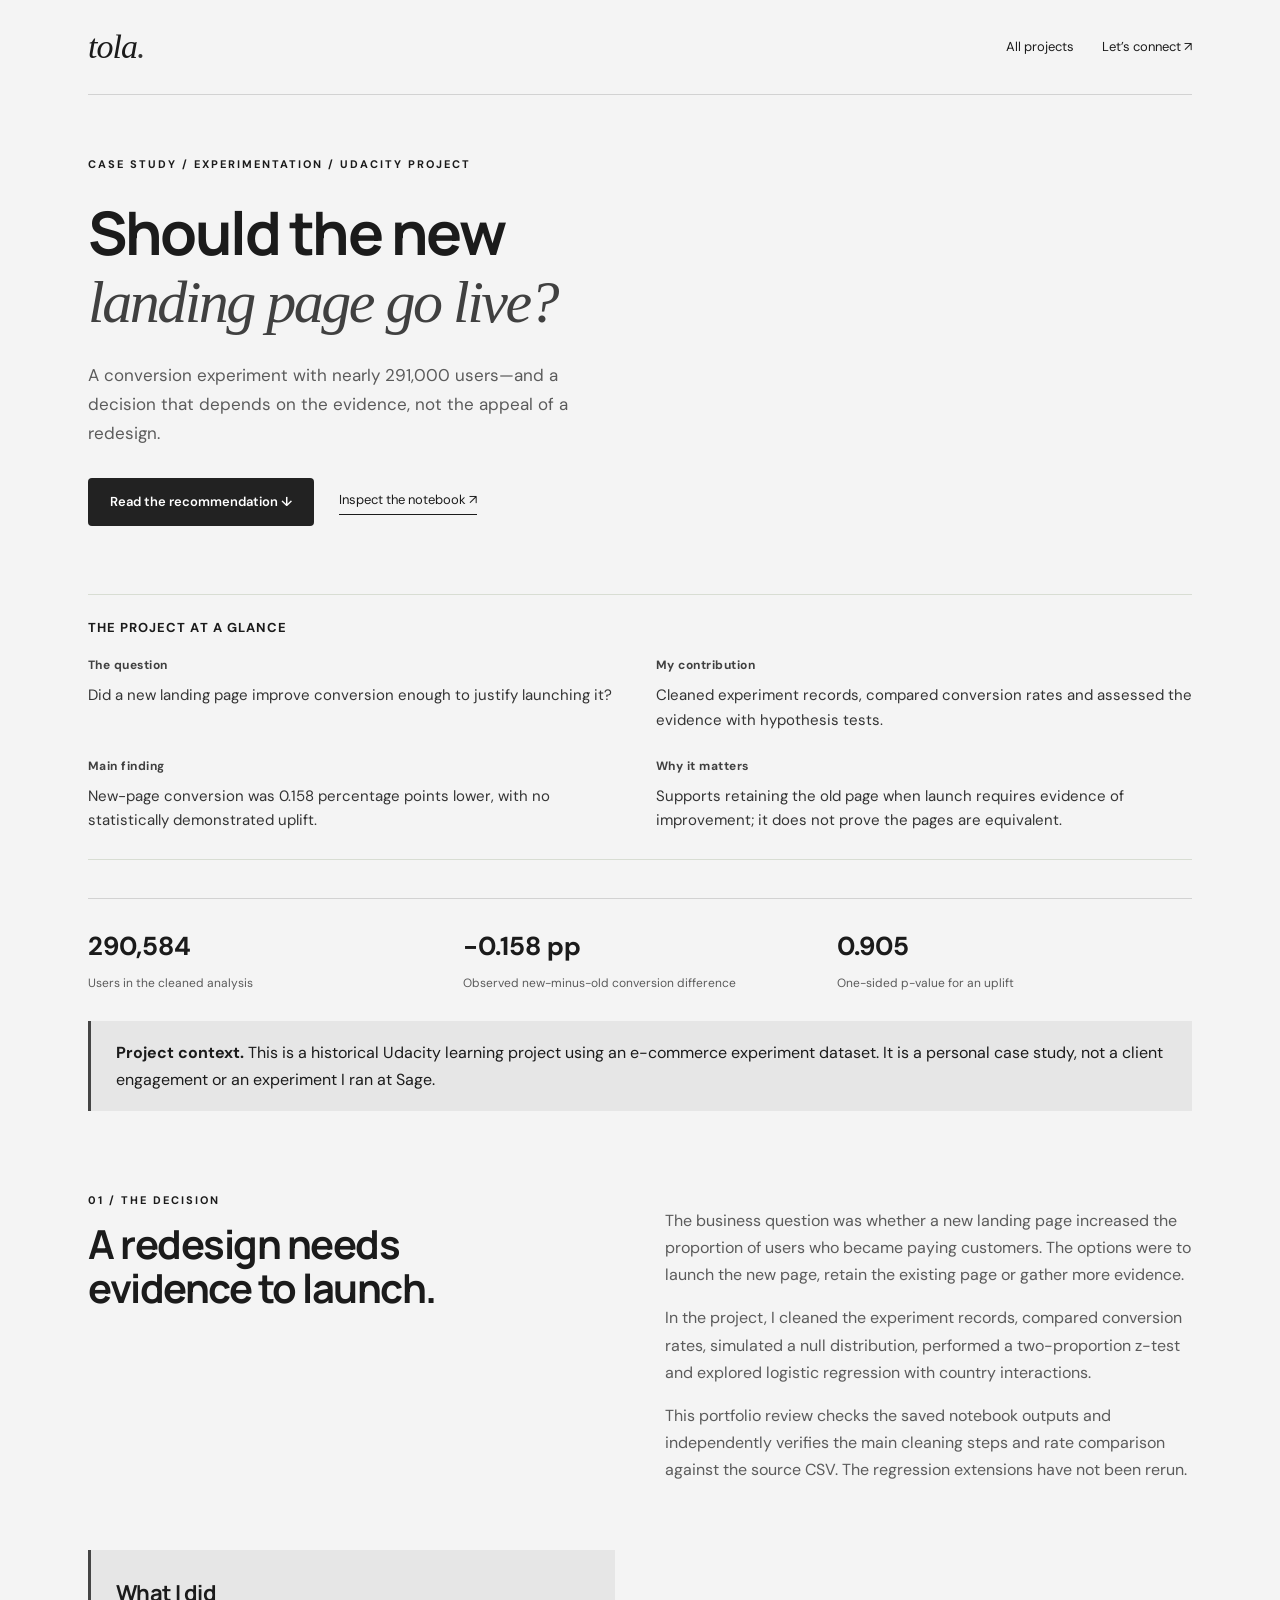
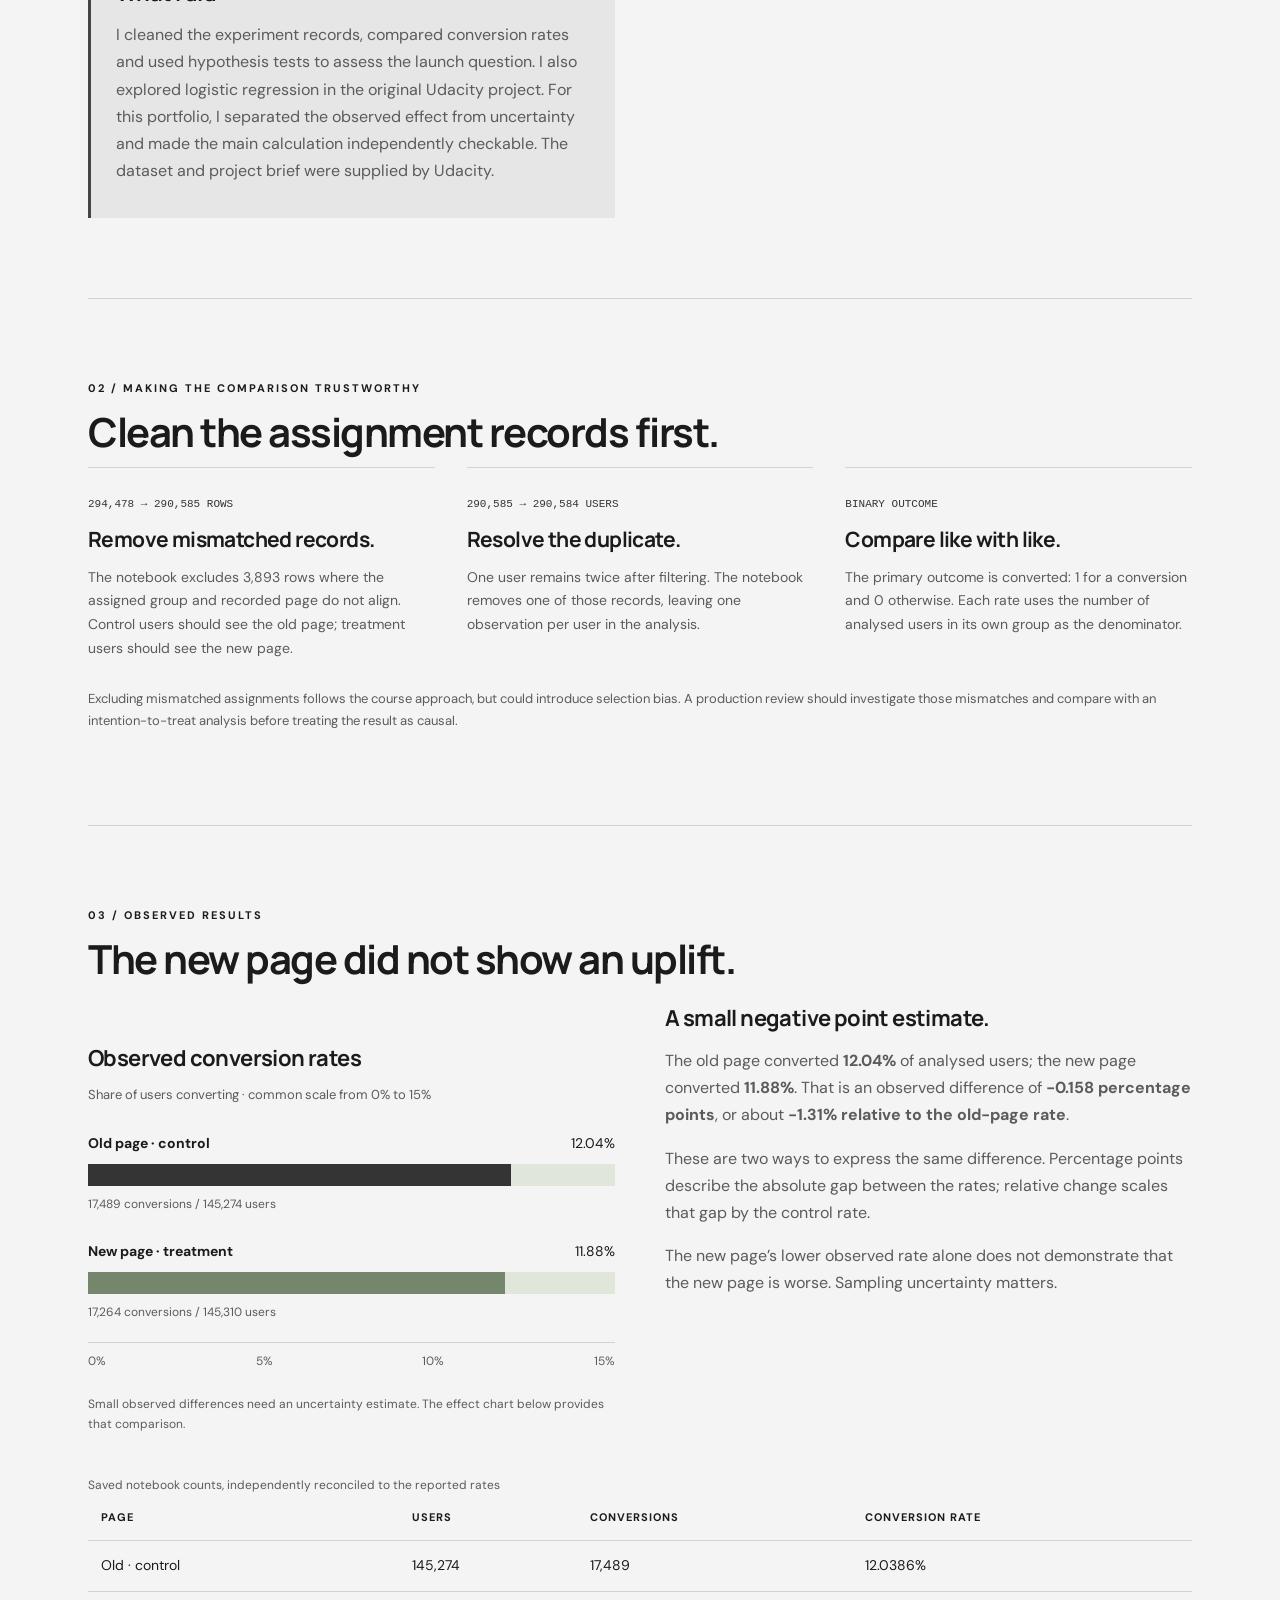
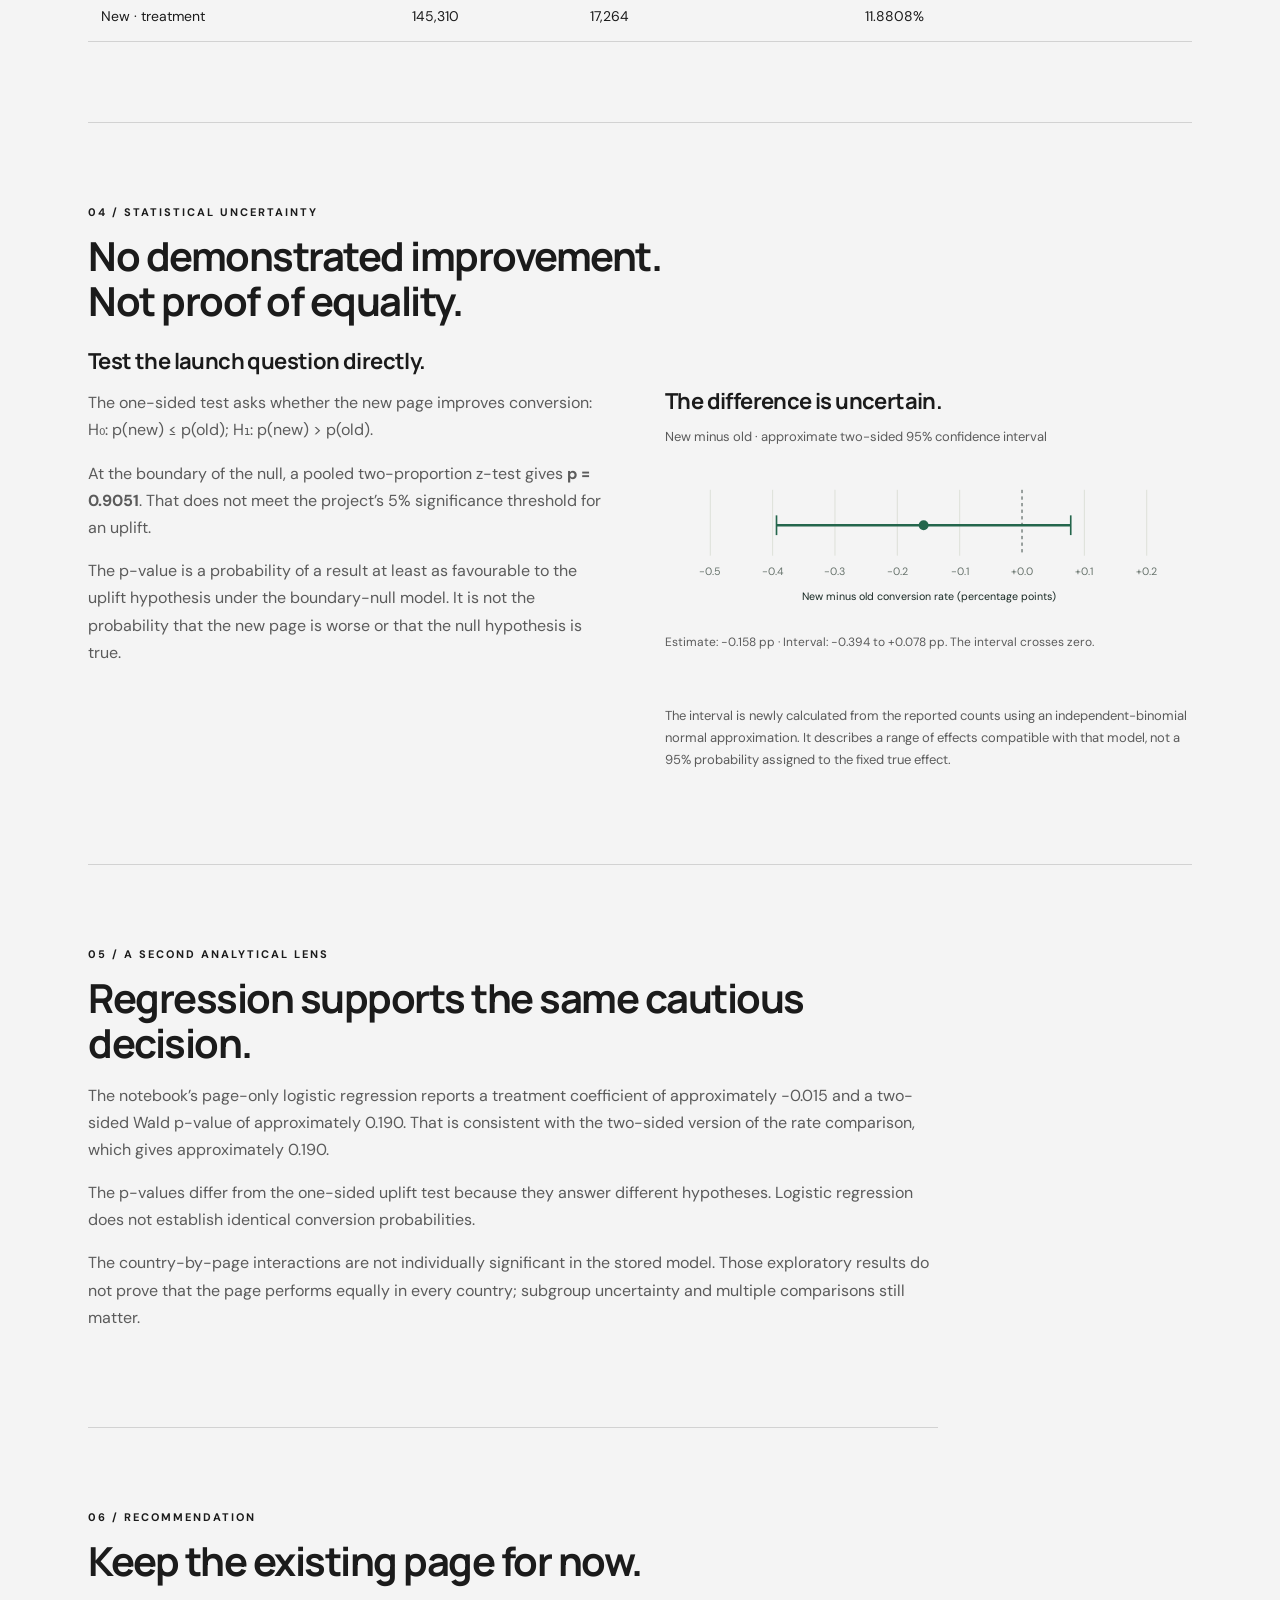
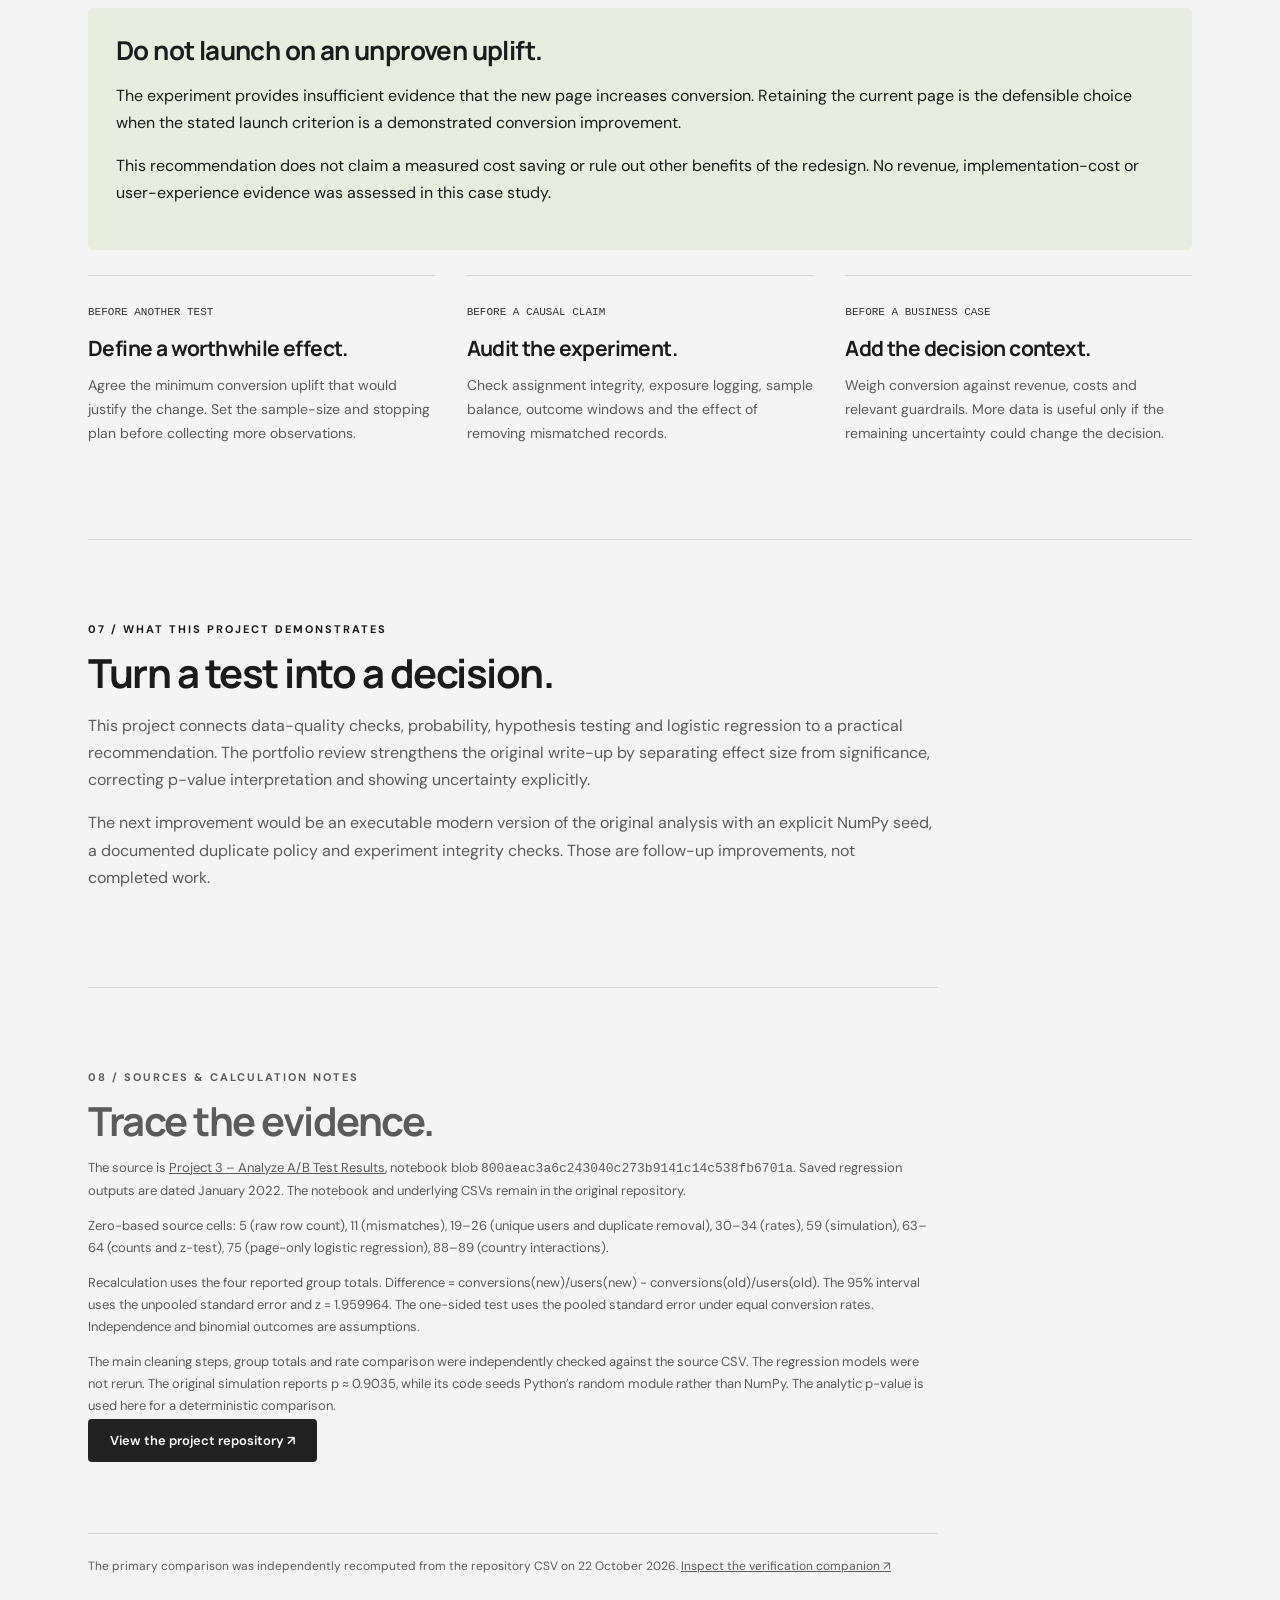
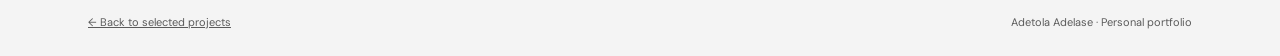
==== commit bb3d14f0: "Redesign portfolio with monochrome editorial layout and interactive workspace" ====
--- a/ab-testing-case-study.html
+++ b/ab-testing-case-study.html
@@ -33,4 +33,4 @@
 }
 
 .quick-summary{margin:28px 0 38px;padding:26px 0;border-top:1px solid #d8ddd3;border-bottom:1px solid #d8ddd3}.quick-summary h2{font-family:inherit;font-size:13px;letter-spacing:.08em;text-transform:uppercase;margin:0 0 20px}.summary-grid{display:grid;grid-template-columns:repeat(2,minmax(0,1fr));gap:24px 32px;margin:0}.summary-grid>div{min-width:0}.summary-grid dt{font-size:12px;font-weight:700;letter-spacing:.04em;margin:0 0 7px;color:#49634f}.summary-grid dd{margin:0;font-size:15px;line-height:1.65;color:#25392f}@media(max-width:600px){.summary-grid{grid-template-columns:1fr;gap:18px}.quick-summary{padding:23px 0}.quick-summary h2{font-size:12px}}
-</style><style>.ab-figure{margin:25px 0 0;padding:28px 0}.ab-figure figcaption h3{margin-top:0}.ab-figure figcaption p{font-size:13px;color:var(--muted)}.rate-row{margin-top:26px}.rate-label{display:flex;justify-content:space-between;gap:15px;font-size:14px}.rate-track{height:22px;background:#e1e6da;margin:8px 0}.rate-fill{height:100%;background:var(--green)}.rate-row:nth-of-type(2) .rate-fill{background:#74866b}.rate-row p{font-size:12px;color:var(--muted);margin:0}.rate-axis{display:flex;justify-content:space-between;border-top:1px solid var(--line);margin-top:20px;padding-top:8px;font-size:12px;color:var(--muted)}.effect-chart{width:100%;height:auto;display:block;font-family:'DM Sans',sans-serif}.decision{background:#e7ecdf;padding:28px;border-radius:6px;margin:25px 0}.decision h3{margin-top:0}.method-list{padding-left:22px}.method-list li{margin-bottom:15px}.ab-source{font-size:13px;color:var(--muted)}.ab-source code{overflow-wrap:anywhere}.ab-table-wrap{overflow-x:auto}.reading-note{font-size:13px;color:var(--muted)}@media(max-width:760px){.ab-figure,.ab-figure figcaption{text-align:left}.rate-label{font-size:13px}.effect-chart{min-width:290px}.decision{padding:22px}.method-list{text-align:left}.ab-table-wrap th,.ab-table-wrap td{padding:11px 9px}.case-text{max-width:100%}}@media(max-width:360px){.effect-chart{min-width:0}}</style><link href="assets/favicon.svg" rel="icon"/><link href="https://tola-adelase.github.io/ab-testing-case-study.html" rel="canonical"/><meta content="A/B Testing Case Study — Adetola Adelase" property="og:title"/><meta content="Adetola Adelase’s A/B testing case study: conversion rates, uncertainty and an evidence-based landing-page recommendation." property="og:description"/><meta content="website" property="og:type"/><meta content="https://tola-adelase.github.io/ab-testing-case-study.html" property="og:url"/><meta content="https://tola-adelase.github.io/assets/tola-portrait.jpg" property="og:image"/></head><body><div class="wrap"><nav aria-label="Main navigation"><a class="brand" href="index.html">tola<span>.</span></a><div class="links"><a href="index.html#projects">All projects</a><a href="index.html#contact">Let’s connect ↗</a></div></nav><main><header class="casehero"><div class="eyebrow">Case study / Experimentation / Udacity project</div><h1>Should the new<br/><em>landing page go live?</em></h1><p class="intro">A conversion experiment with nearly 291,000 users—and a decision that depends on the evidence, not the appeal of a redesign.</p><div class="actions"><a class="btn" href="#decision">Read the recommendation ↓</a><a class="textlink" href="https://github.com/Tola-adelase/Analyze_ab_test_results-showcase-udacityproject/blob/main/Project%203%20-%20Analyze%20A_B%20Test%20Results.ipynb" rel="noopener" target="_blank">Inspect the notebook ↗</a></div></header><section aria-labelledby="quick-summary-title" class="quick-summary"><h2 id="quick-summary-title">The project at a glance</h2><dl class="summary-grid"><div><dt>The question</dt><dd>Did a new landing page improve conversion enough to justify launching it?</dd></div><div><dt>My contribution</dt><dd>Cleaned experiment records, compared conversion rates and assessed the evidence with hypothesis tests.</dd></div><div><dt>Main finding</dt><dd>New-page conversion was 0.158 percentage points lower, with no statistically demonstrated uplift.</dd></div><div><dt>Why it matters</dt><dd>Supports retaining the old page when launch requires evidence of improvement; it does not prove the pages are equivalent.</dd></div></dl></section><div class="facts"><div><strong>290,584</strong><span>Users in the cleaned analysis</span></div><div><strong>−0.158 pp</strong><span>Observed new-minus-old conversion difference</span></div><div><strong>0.905</strong><span>One-sided p-value for an uplift</span></div></div><div class="notice"><strong>Project context.</strong> This is a historical Udacity learning project using an e-commerce experiment dataset. It is a personal case study, not a client engagement or an experiment I ran at Sage.</div><section class="case-layout"><div><div class="eyebrow">01 / The decision</div><h2>A redesign needs<br/>evidence to launch.</h2></div><div><p>The business question was whether a new landing page increased the proportion of users who became paying customers. The options were to launch the new page, retain the existing page or gather more evidence.</p><p>In the project, I cleaned the experiment records, compared conversion rates, simulated a null distribution, performed a two-proportion z-test and explored logistic regression with country interactions.</p><p>This portfolio review checks the saved notebook outputs and independently verifies the main cleaning steps and rate comparison against the source CSV. The regression extensions have not been rerun.</p></div><div class="notice"><h3>What I did</h3><p>I cleaned the experiment records, compared conversion rates and used hypothesis tests to assess the launch question. I also explored logistic regression in the original Udacity project. For this portfolio, I separated the observed effect from uncertainty and made the main calculation independently checkable. The dataset and project brief were supplied by Udacity.</p></div></section><section><div class="eyebrow">02 / Making the comparison trustworthy</div><h2>Clean the assignment records first.</h2><div class="skill-grid"><article><span class="num">294,478 → 290,585 ROWS</span><h3>Remove mismatched records.</h3><p>The notebook excludes 3,893 rows where the assigned group and recorded page do not align. Control users should see the old page; treatment users should see the new page.</p></article><article><span class="num">290,585 → 290,584 USERS</span><h3>Resolve the duplicate.</h3><p>One user remains twice after filtering. The notebook removes one of those records, leaving one observation per user in the analysis.</p></article><article><span class="num">BINARY OUTCOME</span><h3>Compare like with like.</h3><p>The primary outcome is converted: 1 for a conversion and 0 otherwise. Each rate uses the number of analysed users in its own group as the denominator.</p></article></div><p class="reading-note">Excluding mismatched assignments follows the course approach, but could introduce selection bias. A production review should investigate those mismatches and compare with an intention-to-treat analysis before treating the result as causal.</p></section><section id="results"><div class="eyebrow">03 / Observed results</div><h2>The new page did not show an uplift.</h2><div class="case-layout"><div><figure class="ab-figure"><figcaption><h3>Observed conversion rates</h3><p>Share of users converting · common scale from 0% to 15%</p></figcaption><div class="rate-row"><div class="rate-label"><strong>Old page · control</strong><span>12.04%</span></div><div class="rate-track"><div class="rate-fill" style="width:80.257536%"></div></div><p>17,489 conversions / 145,274 users</p></div><div class="rate-row"><div class="rate-label"><strong>New page · treatment</strong><span>11.88%</span></div><div class="rate-track"><div class="rate-fill" style="width:79.205377%"></div></div><p>17,264 conversions / 145,310 users</p></div><div class="rate-axis"><span>0%</span><span>5%</span><span>10%</span><span>15%</span></div><p class="smallnote">Small observed differences need an uncertainty estimate. The effect chart below provides that comparison.</p></figure></div><div><h3>A small negative point estimate.</h3><p>The old page converted <strong>12.04%</strong> of analysed users; the new page converted <strong>11.88%</strong>. That is an observed difference of <strong>−0.158 percentage points</strong>, or about <strong>−1.31% relative to the old-page rate</strong>.</p><p>These are two ways to express the same difference. Percentage points describe the absolute gap between the rates; relative change scales that gap by the control rate.</p><p>The new page’s lower observed rate alone does not demonstrate that the new page is worse. Sampling uncertainty matters.</p></div></div><div class="ab-table-wrap"><table><caption style="text-align:left;font-size:12px;color:var(--muted)">Saved notebook counts, independently reconciled to the reported rates</caption><thead><tr><th>Page</th><th>Users</th><th>Conversions</th><th>Conversion rate</th></tr></thead><tbody><tr><td>Old · control</td><td>145,274</td><td>17,489</td><td>12.0386%</td></tr><tr><td>New · treatment</td><td>145,310</td><td>17,264</td><td>11.8808%</td></tr></tbody></table></div></section><section><div class="eyebrow">04 / Statistical uncertainty</div><h2>No demonstrated improvement.<br/>Not proof of equality.</h2><div class="case-layout"><div><h3>Test the launch question directly.</h3><p>The one-sided test asks whether the new page improves conversion: H₀: p(new) ≤ p(old); H₁: p(new) &gt; p(old).</p><p>At the boundary of the null, a pooled two-proportion z-test gives <strong>p = 0.9051</strong>. That does not meet the project’s 5% significance threshold for an uplift.</p><p>The p-value is a probability of a result at least as favourable to the uplift hypothesis under the boundary-null model. It is not the probability that the new page is worse or that the null hypothesis is true.</p></div><div><figure class="ab-figure"><figcaption><h3>The difference is uncertain.</h3><p>New minus old · approximate two-sided 95% confidence interval</p></figcaption><svg aria-labelledby="effect-title effect-desc" class="effect-chart" role="img" viewbox="0 0 640 180"><title id="effect-title">Conversion-rate difference with approximate 95% confidence interval</title><desc id="effect-desc">New minus old is -0.158 percentage points. The 95 percent interval runs from -0.394 to 0.078 percentage points, crossing zero.</desc><line stroke="#d8dcd2" stroke-dasharray="0" x1="55.0" x2="55.0" y1="35" y2="115"></line><text fill="#66726b" font-size="13" text-anchor="middle" x="55.0" y="139">-0.5</text><line stroke="#d8dcd2" stroke-dasharray="0" x1="130.7142857142857" x2="130.7142857142857" y1="35" y2="115"></line><text fill="#66726b" font-size="13" text-anchor="middle" x="130.7142857142857" y="139">-0.4</text><line stroke="#d8dcd2" stroke-dasharray="0" x1="206.42857142857144" x2="206.42857142857144" y1="35" y2="115"></line><text fill="#66726b" font-size="13" text-anchor="middle" x="206.42857142857144" y="139">-0.3</text><line stroke="#d8dcd2" stroke-dasharray="0" x1="282.14285714285717" x2="282.14285714285717" y1="35" y2="115"></line><text fill="#66726b" font-size="13" text-anchor="middle" x="282.14285714285717" y="139">-0.2</text><line stroke="#d8dcd2" stroke-dasharray="0" x1="357.8571428571429" x2="357.8571428571429" y1="35" y2="115"></line><text fill="#66726b" font-size="13" text-anchor="middle" x="357.8571428571429" y="139">-0.1</text><line stroke="#172823" stroke-dasharray="4 4" x1="433.57142857142856" x2="433.57142857142856" y1="35" y2="115"></line><text fill="#66726b" font-size="13" text-anchor="middle" x="433.57142857142856" y="139">+0.0</text><line stroke="#d8dcd2" stroke-dasharray="0" x1="509.28571428571433" x2="509.28571428571433" y1="35" y2="115"></line><text fill="#66726b" font-size="13" text-anchor="middle" x="509.28571428571433" y="139">+0.1</text><line stroke="#d8dcd2" stroke-dasharray="0" x1="585.0" x2="585.0" y1="35" y2="115"></line><text fill="#66726b" font-size="13" text-anchor="middle" x="585.0" y="139">+0.2</text><line stroke="#24664c" stroke-width="3" x1="135.41915287457851" x2="492.73322934300865" y1="78" y2="78"></line><line stroke="#24664c" stroke-width="2" x1="135.41915287457851" x2="135.41915287457851" y1="66" y2="90"></line><line stroke="#24664c" stroke-width="2" x1="492.73322934300865" x2="492.73322934300865" y1="66" y2="90"></line><circle cx="314.0761911087936" cy="78" fill="#24664c" r="6"></circle><text fill="#172823" font-size="13" text-anchor="middle" x="320" y="169">New minus old conversion rate (percentage points)</text></svg><p class="smallnote">Estimate: −0.158 pp · Interval: −0.394 to +0.078 pp. The interval crosses zero.</p></figure><p class="reading-note">The interval is newly calculated from the reported counts using an independent-binomial normal approximation. It describes a range of effects compatible with that model, not a 95% probability assigned to the fixed true effect.</p></div></div></section><section class="case-text"><div class="eyebrow">05 / A second analytical lens</div><h2>Regression supports the same cautious decision.</h2><p>The notebook’s page-only logistic regression reports a treatment coefficient of approximately −0.015 and a two-sided Wald p-value of approximately 0.190. That is consistent with the two-sided version of the rate comparison, which gives approximately 0.190.</p><p>The p-values differ from the one-sided uplift test because they answer different hypotheses. Logistic regression does not establish identical conversion probabilities.</p><p>The country-by-page interactions are not individually significant in the stored model. Those exploratory results do not prove that the page performs equally in every country; subgroup uncertainty and multiple comparisons still matter.</p></section><section id="decision"><div class="eyebrow">06 / Recommendation</div><h2>Keep the existing page for now.</h2><div class="decision"><h3>Do not launch on an unproven uplift.</h3><p>The experiment provides insufficient evidence that the new page increases conversion. Retaining the current page is the defensible choice when the stated launch criterion is a demonstrated conversion improvement.</p><p>This recommendation does not claim a measured cost saving or rule out other benefits of the redesign. No revenue, implementation-cost or user-experience evidence was assessed in this case study.</p></div><div class="skill-grid"><article><span class="num">BEFORE ANOTHER TEST</span><h3>Define a worthwhile effect.</h3><p>Agree the minimum conversion uplift that would justify the change. Set the sample-size and stopping plan before collecting more observations.</p></article><article><span class="num">BEFORE A CAUSAL CLAIM</span><h3>Audit the experiment.</h3><p>Check assignment integrity, exposure logging, sample balance, outcome windows and the effect of removing mismatched records.</p></article><article><span class="num">BEFORE A BUSINESS CASE</span><h3>Add the decision context.</h3><p>Weigh conversion against revenue, costs and relevant guardrails. More data is useful only if the remaining uncertainty could change the decision.</p></article></div></section><section class="case-text"><div class="eyebrow">07 / What this project demonstrates</div><h2>Turn a test into a decision.</h2><p>This project connects data-quality checks, probability, hypothesis testing and logistic regression to a practical recommendation. The portfolio review strengthens the original write-up by separating effect size from significance, correcting p-value interpretation and showing uncertainty explicitly.</p><p>The next improvement would be an executable modern version of the original analysis with an explicit NumPy seed, a documented duplicate policy and experiment integrity checks. Those are follow-up improvements, not completed work.</p></section><section class="case-text ab-source"><div class="eyebrow">08 / Sources &amp; calculation notes</div><h2>Trace the evidence.</h2><p>The source is <a href="https://github.com/Tola-adelase/Analyze_ab_test_results-showcase-udacityproject/blob/main/Project%203%20-%20Analyze%20A_B%20Test%20Results.ipynb" rel="noopener" target="_blank">Project 3 – Analyze A/B Test Results</a>, notebook blob <code>800aeac3a6c243040c273b9141c14c538fb6701a</code>. Saved regression outputs are dated January 2022. The notebook and underlying CSVs remain in the original repository.</p><p>Zero-based source cells: 5 (raw row count), 11 (mismatches), 19–26 (unique users and duplicate removal), 30–34 (rates), 59 (simulation), 63–64 (counts and z-test), 75 (page-only logistic regression), 88–89 (country interactions).</p><p>Recalculation uses the four reported group totals. Difference = conversions(new)/users(new) − conversions(old)/users(old). The 95% interval uses the unpooled standard error and z = 1.959964. The one-sided test uses the pooled standard error under equal conversion rates. Independence and binomial outcomes are assumptions.</p><p>The main cleaning steps, group totals and rate comparison were independently checked against the source CSV. The regression models were not rerun. The original simulation reports p ≈ 0.9035, while its code seeds Python’s random module rather than NumPy. The analytic p-value is used here for a deterministic comparison.</p><a class="btn" href="https://github.com/Tola-adelase/Analyze_ab_test_results-showcase-udacityproject" rel="noopener" target="_blank">View the project repository ↗</a></section><p class="smallnote">The primary comparison was independently recomputed from the repository CSV on 22 October 2026. <a href="https://github.com/Tola-adelase/Analyze_ab_test_results-showcase-udacityproject/blob/main/scripts/verify_ab_results.py" rel="noopener" target="_blank">Inspect the verification companion ↗</a></p></main><footer><a href="index.html#projects">← Back to selected projects</a><span>Adetola Adelase · Personal portfolio</span></footer></div></body></html>+</style><style>.ab-figure{margin:25px 0 0;padding:28px 0}.ab-figure figcaption h3{margin-top:0}.ab-figure figcaption p{font-size:13px;color:var(--muted)}.rate-row{margin-top:26px}.rate-label{display:flex;justify-content:space-between;gap:15px;font-size:14px}.rate-track{height:22px;background:#e1e6da;margin:8px 0}.rate-fill{height:100%;background:var(--green)}.rate-row:nth-of-type(2) .rate-fill{background:#74866b}.rate-row p{font-size:12px;color:var(--muted);margin:0}.rate-axis{display:flex;justify-content:space-between;border-top:1px solid var(--line);margin-top:20px;padding-top:8px;font-size:12px;color:var(--muted)}.effect-chart{width:100%;height:auto;display:block;font-family:'DM Sans',sans-serif}.decision{background:#e7ecdf;padding:28px;border-radius:6px;margin:25px 0}.decision h3{margin-top:0}.method-list{padding-left:22px}.method-list li{margin-bottom:15px}.ab-source{font-size:13px;color:var(--muted)}.ab-source code{overflow-wrap:anywhere}.ab-table-wrap{overflow-x:auto}.reading-note{font-size:13px;color:var(--muted)}@media(max-width:760px){.ab-figure,.ab-figure figcaption{text-align:left}.rate-label{font-size:13px}.effect-chart{min-width:290px}.decision{padding:22px}.method-list{text-align:left}.ab-table-wrap th,.ab-table-wrap td{padding:11px 9px}.case-text{max-width:100%}}@media(max-width:360px){.effect-chart{min-width:0}}</style><link href="assets/favicon.svg" rel="icon"/><link href="https://tola-adelase.github.io/ab-testing-case-study.html" rel="canonical"/><meta content="A/B Testing Case Study — Adetola Adelase" property="og:title"/><meta content="Adetola Adelase’s A/B testing case study: conversion rates, uncertainty and an evidence-based landing-page recommendation." property="og:description"/><meta content="website" property="og:type"/><meta content="https://tola-adelase.github.io/ab-testing-case-study.html" property="og:url"/><meta content="https://tola-adelase.github.io/assets/tola-portrait.jpg" property="og:image"/><link href="assets/editorial.css" rel="stylesheet"/></head><body class="editorial-case"><div class="wrap"><nav aria-label="Main navigation"><a class="brand" href="index.html">tola<span>.</span></a><div class="links"><a href="index.html#projects">All projects</a><a href="index.html#contact">Let’s connect ↗</a></div></nav><main><header class="casehero"><div class="eyebrow">Case study / Experimentation / Udacity project</div><h1>Should the new<br/><em>landing page go live?</em></h1><p class="intro">A conversion experiment with nearly 291,000 users—and a decision that depends on the evidence, not the appeal of a redesign.</p><div class="actions"><a class="btn" href="#decision">Read the recommendation ↓</a><a class="textlink" href="https://github.com/Tola-adelase/Analyze_ab_test_results-showcase-udacityproject/blob/main/Project%203%20-%20Analyze%20A_B%20Test%20Results.ipynb" rel="noopener" target="_blank">Inspect the notebook ↗</a></div></header><section aria-labelledby="quick-summary-title" class="quick-summary"><h2 id="quick-summary-title">The project at a glance</h2><dl class="summary-grid"><div><dt>The question</dt><dd>Did a new landing page improve conversion enough to justify launching it?</dd></div><div><dt>My contribution</dt><dd>Cleaned experiment records, compared conversion rates and assessed the evidence with hypothesis tests.</dd></div><div><dt>Main finding</dt><dd>New-page conversion was 0.158 percentage points lower, with no statistically demonstrated uplift.</dd></div><div><dt>Why it matters</dt><dd>Supports retaining the old page when launch requires evidence of improvement; it does not prove the pages are equivalent.</dd></div></dl></section><div class="facts"><div><strong>290,584</strong><span>Users in the cleaned analysis</span></div><div><strong>−0.158 pp</strong><span>Observed new-minus-old conversion difference</span></div><div><strong>0.905</strong><span>One-sided p-value for an uplift</span></div></div><div class="notice"><strong>Project context.</strong> This is a historical Udacity learning project using an e-commerce experiment dataset. It is a personal case study, not a client engagement or an experiment I ran at Sage.</div><section class="case-layout"><div><div class="eyebrow">01 / The decision</div><h2>A redesign needs<br/>evidence to launch.</h2></div><div><p>The business question was whether a new landing page increased the proportion of users who became paying customers. The options were to launch the new page, retain the existing page or gather more evidence.</p><p>In the project, I cleaned the experiment records, compared conversion rates, simulated a null distribution, performed a two-proportion z-test and explored logistic regression with country interactions.</p><p>This portfolio review checks the saved notebook outputs and independently verifies the main cleaning steps and rate comparison against the source CSV. The regression extensions have not been rerun.</p></div><div class="notice"><h3>What I did</h3><p>I cleaned the experiment records, compared conversion rates and used hypothesis tests to assess the launch question. I also explored logistic regression in the original Udacity project. For this portfolio, I separated the observed effect from uncertainty and made the main calculation independently checkable. The dataset and project brief were supplied by Udacity.</p></div></section><section><div class="eyebrow">02 / Making the comparison trustworthy</div><h2>Clean the assignment records first.</h2><div class="skill-grid"><article><span class="num">294,478 → 290,585 ROWS</span><h3>Remove mismatched records.</h3><p>The notebook excludes 3,893 rows where the assigned group and recorded page do not align. Control users should see the old page; treatment users should see the new page.</p></article><article><span class="num">290,585 → 290,584 USERS</span><h3>Resolve the duplicate.</h3><p>One user remains twice after filtering. The notebook removes one of those records, leaving one observation per user in the analysis.</p></article><article><span class="num">BINARY OUTCOME</span><h3>Compare like with like.</h3><p>The primary outcome is converted: 1 for a conversion and 0 otherwise. Each rate uses the number of analysed users in its own group as the denominator.</p></article></div><p class="reading-note">Excluding mismatched assignments follows the course approach, but could introduce selection bias. A production review should investigate those mismatches and compare with an intention-to-treat analysis before treating the result as causal.</p></section><section id="results"><div class="eyebrow">03 / Observed results</div><h2>The new page did not show an uplift.</h2><div class="case-layout"><div><figure class="ab-figure"><figcaption><h3>Observed conversion rates</h3><p>Share of users converting · common scale from 0% to 15%</p></figcaption><div class="rate-row"><div class="rate-label"><strong>Old page · control</strong><span>12.04%</span></div><div class="rate-track"><div class="rate-fill" style="width:80.257536%"></div></div><p>17,489 conversions / 145,274 users</p></div><div class="rate-row"><div class="rate-label"><strong>New page · treatment</strong><span>11.88%</span></div><div class="rate-track"><div class="rate-fill" style="width:79.205377%"></div></div><p>17,264 conversions / 145,310 users</p></div><div class="rate-axis"><span>0%</span><span>5%</span><span>10%</span><span>15%</span></div><p class="smallnote">Small observed differences need an uncertainty estimate. The effect chart below provides that comparison.</p></figure></div><div><h3>A small negative point estimate.</h3><p>The old page converted <strong>12.04%</strong> of analysed users; the new page converted <strong>11.88%</strong>. That is an observed difference of <strong>−0.158 percentage points</strong>, or about <strong>−1.31% relative to the old-page rate</strong>.</p><p>These are two ways to express the same difference. Percentage points describe the absolute gap between the rates; relative change scales that gap by the control rate.</p><p>The new page’s lower observed rate alone does not demonstrate that the new page is worse. Sampling uncertainty matters.</p></div></div><div class="ab-table-wrap"><table><caption style="text-align:left;font-size:12px;color:var(--muted)">Saved notebook counts, independently reconciled to the reported rates</caption><thead><tr><th>Page</th><th>Users</th><th>Conversions</th><th>Conversion rate</th></tr></thead><tbody><tr><td>Old · control</td><td>145,274</td><td>17,489</td><td>12.0386%</td></tr><tr><td>New · treatment</td><td>145,310</td><td>17,264</td><td>11.8808%</td></tr></tbody></table></div></section><section><div class="eyebrow">04 / Statistical uncertainty</div><h2>No demonstrated improvement.<br/>Not proof of equality.</h2><div class="case-layout"><div><h3>Test the launch question directly.</h3><p>The one-sided test asks whether the new page improves conversion: H₀: p(new) ≤ p(old); H₁: p(new) &gt; p(old).</p><p>At the boundary of the null, a pooled two-proportion z-test gives <strong>p = 0.9051</strong>. That does not meet the project’s 5% significance threshold for an uplift.</p><p>The p-value is a probability of a result at least as favourable to the uplift hypothesis under the boundary-null model. It is not the probability that the new page is worse or that the null hypothesis is true.</p></div><div><figure class="ab-figure"><figcaption><h3>The difference is uncertain.</h3><p>New minus old · approximate two-sided 95% confidence interval</p></figcaption><svg aria-labelledby="effect-title effect-desc" class="effect-chart" role="img" viewbox="0 0 640 180"><title id="effect-title">Conversion-rate difference with approximate 95% confidence interval</title><desc id="effect-desc">New minus old is -0.158 percentage points. The 95 percent interval runs from -0.394 to 0.078 percentage points, crossing zero.</desc><line stroke="#d8dcd2" stroke-dasharray="0" x1="55.0" x2="55.0" y1="35" y2="115"></line><text fill="#66726b" font-size="13" text-anchor="middle" x="55.0" y="139">-0.5</text><line stroke="#d8dcd2" stroke-dasharray="0" x1="130.7142857142857" x2="130.7142857142857" y1="35" y2="115"></line><text fill="#66726b" font-size="13" text-anchor="middle" x="130.7142857142857" y="139">-0.4</text><line stroke="#d8dcd2" stroke-dasharray="0" x1="206.42857142857144" x2="206.42857142857144" y1="35" y2="115"></line><text fill="#66726b" font-size="13" text-anchor="middle" x="206.42857142857144" y="139">-0.3</text><line stroke="#d8dcd2" stroke-dasharray="0" x1="282.14285714285717" x2="282.14285714285717" y1="35" y2="115"></line><text fill="#66726b" font-size="13" text-anchor="middle" x="282.14285714285717" y="139">-0.2</text><line stroke="#d8dcd2" stroke-dasharray="0" x1="357.8571428571429" x2="357.8571428571429" y1="35" y2="115"></line><text fill="#66726b" font-size="13" text-anchor="middle" x="357.8571428571429" y="139">-0.1</text><line stroke="#172823" stroke-dasharray="4 4" x1="433.57142857142856" x2="433.57142857142856" y1="35" y2="115"></line><text fill="#66726b" font-size="13" text-anchor="middle" x="433.57142857142856" y="139">+0.0</text><line stroke="#d8dcd2" stroke-dasharray="0" x1="509.28571428571433" x2="509.28571428571433" y1="35" y2="115"></line><text fill="#66726b" font-size="13" text-anchor="middle" x="509.28571428571433" y="139">+0.1</text><line stroke="#d8dcd2" stroke-dasharray="0" x1="585.0" x2="585.0" y1="35" y2="115"></line><text fill="#66726b" font-size="13" text-anchor="middle" x="585.0" y="139">+0.2</text><line stroke="#24664c" stroke-width="3" x1="135.41915287457851" x2="492.73322934300865" y1="78" y2="78"></line><line stroke="#24664c" stroke-width="2" x1="135.41915287457851" x2="135.41915287457851" y1="66" y2="90"></line><line stroke="#24664c" stroke-width="2" x1="492.73322934300865" x2="492.73322934300865" y1="66" y2="90"></line><circle cx="314.0761911087936" cy="78" fill="#24664c" r="6"></circle><text fill="#172823" font-size="13" text-anchor="middle" x="320" y="169">New minus old conversion rate (percentage points)</text></svg><p class="smallnote">Estimate: −0.158 pp · Interval: −0.394 to +0.078 pp. The interval crosses zero.</p></figure><p class="reading-note">The interval is newly calculated from the reported counts using an independent-binomial normal approximation. It describes a range of effects compatible with that model, not a 95% probability assigned to the fixed true effect.</p></div></div></section><section class="case-text"><div class="eyebrow">05 / A second analytical lens</div><h2>Regression supports the same cautious decision.</h2><p>The notebook’s page-only logistic regression reports a treatment coefficient of approximately −0.015 and a two-sided Wald p-value of approximately 0.190. That is consistent with the two-sided version of the rate comparison, which gives approximately 0.190.</p><p>The p-values differ from the one-sided uplift test because they answer different hypotheses. Logistic regression does not establish identical conversion probabilities.</p><p>The country-by-page interactions are not individually significant in the stored model. Those exploratory results do not prove that the page performs equally in every country; subgroup uncertainty and multiple comparisons still matter.</p></section><section id="decision"><div class="eyebrow">06 / Recommendation</div><h2>Keep the existing page for now.</h2><div class="decision"><h3>Do not launch on an unproven uplift.</h3><p>The experiment provides insufficient evidence that the new page increases conversion. Retaining the current page is the defensible choice when the stated launch criterion is a demonstrated conversion improvement.</p><p>This recommendation does not claim a measured cost saving or rule out other benefits of the redesign. No revenue, implementation-cost or user-experience evidence was assessed in this case study.</p></div><div class="skill-grid"><article><span class="num">BEFORE ANOTHER TEST</span><h3>Define a worthwhile effect.</h3><p>Agree the minimum conversion uplift that would justify the change. Set the sample-size and stopping plan before collecting more observations.</p></article><article><span class="num">BEFORE A CAUSAL CLAIM</span><h3>Audit the experiment.</h3><p>Check assignment integrity, exposure logging, sample balance, outcome windows and the effect of removing mismatched records.</p></article><article><span class="num">BEFORE A BUSINESS CASE</span><h3>Add the decision context.</h3><p>Weigh conversion against revenue, costs and relevant guardrails. More data is useful only if the remaining uncertainty could change the decision.</p></article></div></section><section class="case-text"><div class="eyebrow">07 / What this project demonstrates</div><h2>Turn a test into a decision.</h2><p>This project connects data-quality checks, probability, hypothesis testing and logistic regression to a practical recommendation. The portfolio review strengthens the original write-up by separating effect size from significance, correcting p-value interpretation and showing uncertainty explicitly.</p><p>The next improvement would be an executable modern version of the original analysis with an explicit NumPy seed, a documented duplicate policy and experiment integrity checks. Those are follow-up improvements, not completed work.</p></section><section class="case-text ab-source"><div class="eyebrow">08 / Sources &amp; calculation notes</div><h2>Trace the evidence.</h2><p>The source is <a href="https://github.com/Tola-adelase/Analyze_ab_test_results-showcase-udacityproject/blob/main/Project%203%20-%20Analyze%20A_B%20Test%20Results.ipynb" rel="noopener" target="_blank">Project 3 – Analyze A/B Test Results</a>, notebook blob <code>800aeac3a6c243040c273b9141c14c538fb6701a</code>. Saved regression outputs are dated January 2022. The notebook and underlying CSVs remain in the original repository.</p><p>Zero-based source cells: 5 (raw row count), 11 (mismatches), 19–26 (unique users and duplicate removal), 30–34 (rates), 59 (simulation), 63–64 (counts and z-test), 75 (page-only logistic regression), 88–89 (country interactions).</p><p>Recalculation uses the four reported group totals. Difference = conversions(new)/users(new) − conversions(old)/users(old). The 95% interval uses the unpooled standard error and z = 1.959964. The one-sided test uses the pooled standard error under equal conversion rates. Independence and binomial outcomes are assumptions.</p><p>The main cleaning steps, group totals and rate comparison were independently checked against the source CSV. The regression models were not rerun. The original simulation reports p ≈ 0.9035, while its code seeds Python’s random module rather than NumPy. The analytic p-value is used here for a deterministic comparison.</p><a class="btn" href="https://github.com/Tola-adelase/Analyze_ab_test_results-showcase-udacityproject" rel="noopener" target="_blank">View the project repository ↗</a></section><p class="smallnote">The primary comparison was independently recomputed from the repository CSV on 22 October 2026. <a href="https://github.com/Tola-adelase/Analyze_ab_test_results-showcase-udacityproject/blob/main/scripts/verify_ab_results.py" rel="noopener" target="_blank">Inspect the verification companion ↗</a></p></main><footer><a href="index.html#projects">← Back to selected projects</a><span>Adetola Adelase · Personal portfolio</span></footer></div></body></html>
--- a/assets/editorial.css
+++ b/assets/editorial.css
@@ -0,0 +1,11 @@
+/* Original portfolio design, inspired by editorial staging and desktop navigation. */
+.portfolio-studio{--paper:#111111;--ink:#f2f2f2;--green:#f2f2f2;--muted:#a9a9a9;--line:#353535;background:#111111;color:var(--ink);background-image:none}
+.portfolio-studio .wrap{max-width:1600px;padding-inline:64px}.portfolio-studio nav{height:94px;border-color:#383838}.portfolio-studio .brand{font:italic 43px Georgia,serif;letter-spacing:-4px}.portfolio-studio nav .links{gap:38px}.portfolio-studio nav .links a{font-size:12px}.portfolio-studio .nav-contact{border:1px solid #656565;border-radius:100px;padding:9px 18px!important}.portfolio-studio .hero{position:relative;grid-template-columns:1.12fr 1fr;gap:4vw;padding:62px 0 0;align-items:center;min-height:760px;border:0}.portfolio-studio .hero h1{font:500 clamp(64px,7.6vw,114px)/.95 Manrope,sans-serif;letter-spacing:-6px;margin:32px 0}.portfolio-studio .hero h1 em{font:italic 400 1.03em/.95 Georgia,serif;color:#e0e0e0;margin:0}.portfolio-studio .hero .eyebrow{font:10px/1.7 monospace;letter-spacing:1.8px;color:#b3b3b3}.portfolio-studio .intro{font-size:15px;line-height:1.8;max-width:43ch;color:#b8b8b8}.portfolio-studio .hero .actions{gap:22px}.portfolio-studio .btn{color:#111111;background:#eaeaea;border:1px solid #eaeaea;border-radius:3px;font-size:12px;padding:15px 20px}.portfolio-studio .btn span{padding-left:24px}.portfolio-studio .btn:hover{background:white;transform:translateY(-2px)}.portfolio-studio .desk-launch{border:0;border-bottom:1px solid #656565;background:none;color:#e5e5e5;font:12px 'DM Sans',sans-serif;padding:10px 0;cursor:pointer}.desk-launch span{margin-left:12px}.portfolio-studio .credential-line{font:10px/1.9 monospace;color:#8c8c8c;letter-spacing:.1px;margin:24px 0}.portfolio-studio .portrait{align-self:stretch;padding:0;position:relative;display:flex;flex-direction:column;margin:0}.portfolio-studio .portrait img{height:100%;min-height:550px;max-height:690px;aspect-ratio:auto;border-radius:2px;border:0;box-shadow:none;object-fit:cover;object-position:50% 45%;filter:grayscale(1) contrast(1.08)}.portfolio-studio .portrait figcaption{position:absolute;bottom:0;left:0;right:0;padding:42px 20px 20px;background:linear-gradient(transparent,#000000bb);margin:0;display:flex;justify-content:space-between;color:white;font:8px/1.5 monospace;letter-spacing:1px}.portrait-mark{position:absolute;top:17px;right:24px;font:italic 48px Georgia,serif;color:white}.hero-foot{grid-column:1/-1;display:flex;justify-content:space-between;align-items:center;padding:27px 0 30px;font:9px monospace;letter-spacing:1.3px;color:#959595}.hero-foot a{text-decoration:none}.portfolio-studio .strip{font:10px/1.6 monospace;letter-spacing:2px;padding:24px 0;border-color:#353535}.portfolio-studio section{padding:100px 0}.portfolio-studio .sectionhead{margin-bottom:45px}.portfolio-studio h2{font-size:clamp(38px,4.6vw,70px);letter-spacing:-2.5px}.portfolio-studio h2 em{color:#c9c9c9}.portfolio-studio .eyebrow,.portfolio-studio .num{color:#a8a8a8;font:10px/1.7 monospace;letter-spacing:1.6px}.portfolio-studio .sectionhead p{color:#a8a8a8}.portfolio-studio .lab-feature{margin:0 0 28px;background:#e3e3e3;color:#111111;border:0;border-radius:3px;padding:45px;gap:65px}.portfolio-studio .lab-feature .num,.portfolio-studio .lab-feature p{color:#555555}.portfolio-studio .lab-feature h3{font-size:45px;letter-spacing:-1.8px}.portfolio-studio .lab-feature .tag{background:transparent;border-color:#a8a8a8;color:#363636}.portfolio-studio .lab-feature .btn{background:#161616;color:#ffffff;border-color:#161616}.portfolio-studio .lab-art{border-radius:1px;background:#232323;color:white;position:relative;border:1px solid #656565}.portfolio-studio .lab-art strong{font-size:105px;letter-spacing:6px}.portfolio-studio .lab-art i,.portfolio-studio .lab-art p,.portfolio-studio .lab-art>div{color:#bfbfbf}.portfolio-studio .featured,.portfolio-studio .card{background:#1a1a1a;border-color:#383838;border-radius:3px;box-shadow:none}.portfolio-studio .featured:hover,.portfolio-studio .card:hover{border-color:#747474;box-shadow:none;transform:translateY(-3px)}.portfolio-studio .pitch{background:#272727;color:#ededed}.portfolio-studio .track i{background:#d5d5d5}.portfolio-studio .chart-note{color:#afafaf}.portfolio-studio .projectcopy{padding:42px}.portfolio-studio .projectcopy h3{font-size:32px}.portfolio-studio .projectcopy p,.portfolio-studio .card p{color:#a8a8a8}.portfolio-studio .tag{background:transparent;border-color:#4c4c4c;color:#c5c5c5;border-radius:2px}.portfolio-studio .takeaway{color:#e0e0e0!important;border-color:#797979}.portfolio-studio .takeaway>span{color:#b5b5b5}.portfolio-studio .preview-ab{background:#dedede;color:#262626}.portfolio-studio .mini-track{background:#bebebe}.portfolio-studio .mini-track i{background:#383838}.portfolio-studio .conversion-chart>div+div i{background:#808080}.portfolio-studio .preview-nlp{background:#323232;color:#e7e7e7}.portfolio-studio .topic-cloud span{border-color:#717171}.portfolio-studio .topic-cloud span:nth-child(3n){background:#454545}.portfolio-studio .skill-grid article{background:transparent;border:0;border-top:1px solid #616161;border-radius:0;padding:25px 0}.portfolio-studio .skill-grid p,.portfolio-studio .about p,.portfolio-studio .timeline-entry p{color:#afafaf}.portfolio-studio .about .lead{color:#f2f2f2;font-size:36px}.portfolio-studio .timeline-entry .institution{color:#dbdbdb}.portfolio-studio .essay{border-color:#5b5b5b}.portfolio-studio .essay h3{font-size:38px;color:#efefef}.portfolio-studio .essay:hover{color:white}.portfolio-studio .essay p,.portfolio-studio .essay time{color:#b7b7b7}.portfolio-studio .contact{padding:110px 0 90px}.portfolio-studio .contact h2{font-size:clamp(46px,6vw,86px);max-width:900px}.portfolio-studio footer{padding-bottom:120px}.portfolio-studio .textlink,.portfolio-studio .detail{color:#eeeeee;border-color:#aaaaaa}.portfolio-studio a:focus-visible,.portfolio-studio button:focus-visible,.portfolio-studio input:focus-visible{outline:2px solid #ffffff;outline-offset:6px}.portfolio-studio .workspace-dock{position:fixed;bottom:20px;left:50%;transform:translateX(-50%);z-index:20;display:flex;align-items:center;gap:5px;padding:8px;background:#272727f0;border:1px solid #626262;border-radius:17px;box-shadow:0 10px 40px #00000088;backdrop-filter:blur(16px)}.workspace-dock a,.workspace-dock button{display:flex;flex-direction:column;align-items:center;gap:4px;min-width:68px;padding:7px 10px;color:#e9e9e9;text-decoration:none;font:10px 'DM Sans',sans-serif;background:none;border:0;border-radius:10px;cursor:pointer;transition:background .2s,transform .2s}.workspace-dock span{font-size:23px;line-height:1.2}.workspace-dock a:hover,.workspace-dock button:hover{background:#4d4d4d;transform:translateY(-3px)}
+.portfolio-studio dialog{background:#181818;color:#eeeeee;padding:0;border:1px solid #707070;border-radius:14px;max-width:800px;max-height:85dvh;overflow:auto;box-shadow:0 40px 100px #000000bb}.portfolio-studio dialog::backdrop{background:#000000bb;backdrop-filter:blur(12px)}.workspace-top{display:flex;align-items:center;justify-content:space-between;border-bottom:1px solid #3f3f3f;padding:20px 26px}.workspace-top>div{display:flex;align-items:center;gap:20px}.workspace-top h2{font:500 15px 'DM Sans',sans-serif;letter-spacing:0;margin:0}.window-dots{font-size:9px;letter-spacing:3px;color:#7b7b7b}.portfolio-studio dialog .window-close{float:none;display:grid;place-items:center;border:1px solid #666666;border-radius:50%;height:32px;width:32px;font:24px sans-serif;color:#f0f0f0}.workspace-intro{margin:22px 26px 15px;font-size:15px}.workspace-filters{display:flex;flex-wrap:wrap;gap:8px;padding:0 26px}.portfolio-studio dialog .workspace-filters button{float:none;font:12px 'DM Sans',sans-serif;border:1px solid #4f4f4f;border-radius:30px;padding:7px 12px;color:#c9c9c9}.portfolio-studio dialog .workspace-filters button[aria-pressed=true]{background:#eaeaea;color:#191919;border-color:#eaeaea}.workspace-search{display:block;margin:25px 26px 15px;font:9px monospace;letter-spacing:1px;color:#acacac}.workspace-search input{display:block;box-sizing:border-box;width:100%;margin-top:9px;padding:13px 15px;border:1px solid #505050;border-radius:6px;background:#232323;color:#f2f2f2;font:14px 'DM Sans',sans-serif}#workspace-items{display:grid;grid-template-columns:1fr 1fr;gap:10px;padding:0 26px}#workspace-items a{display:block;padding:18px;border:1px solid #474747;border-radius:7px;text-decoration:none;background:#262626}#workspace-items a:hover{border-color:#cdcdcd;background:#323232}#workspace-items .item-kind{font:9px monospace;letter-spacing:1px;color:#adadad}#workspace-items strong{display:block;font:500 17px/1.3 Manrope,sans-serif;margin:10px 0}#workspace-items small{font:12px/1.6 'DM Sans',sans-serif;color:#b9b9b9}.portfolio-studio #workspace-count{margin:14px 26px 20px;font-size:11px}.workspace-footer{display:flex;justify-content:space-between;gap:15px;border-top:1px solid #424242;padding:18px 26px;font:8px/1.6 monospace;letter-spacing:1px;color:#979797}.portfolio-studio .reveal-pending{opacity:1;transform:none}
+/* Consistent monochrome framing for detailed project pages. */
+.editorial-case{--paper:#f4f4f4;--ink:#1b1b1b;--green:#343434;--muted:#5b5b5b;--line:#d2d2d2;background:#f4f4f4;color:#1b1b1b}.editorial-case .notice{background:#e6e6e6;border-color:#454545}.editorial-case .pitch{background:#262626;color:#ededed}.editorial-case .track i{background:#dddddd}.editorial-case .summary-grid dt{color:#404040}.editorial-case h1 em,.editorial-case h2 em{color:#404040}.editorial-case nav .brand{font:italic 34px Georgia,serif}.editorial-case .btn{background:#222222;color:#ffffff}.editorial-case .quick-summary dd{color:#343434}
+@media(min-width:1600px){.portfolio-studio .hero h1{font-size:120px}}
+@media(max-width:1000px) and (min-width:761px){.portfolio-studio .wrap{padding-inline:35px}.portfolio-studio .hero h1{font-size:75px;letter-spacing:-4px}.portfolio-studio .hero{gap:30px}.portfolio-studio .portrait img{min-height:600px}.portfolio-studio .lab-feature{gap:30px;padding:30px}}
+@media(max-width:760px){.portfolio-studio .wrap{padding-inline:22px}.portfolio-studio nav{min-height:80px;height:80px;flex-direction:row;padding:0;gap:20px}.portfolio-studio nav .links{gap:16px;font-size:11px}.portfolio-studio nav .links a{font-size:11px}.portfolio-studio .nav-contact{display:none}.portfolio-studio .hero{grid-template-columns:1fr;gap:32px;padding:44px 0 0;min-height:0;text-align:center}.portfolio-studio .hero h1{font-size:clamp(58px,15vw,102px);line-height:1;letter-spacing:-3.5px;margin:27px 0}.portfolio-studio .hero h1 em{font-size:1.05em}.portfolio-studio .hero .eyebrow{max-width:30ch;margin:auto;font-size:9px;letter-spacing:1.4px}.portfolio-studio .intro{max-width:34ch;font-size:15px;margin:0 auto}.portfolio-studio .hero .actions{gap:18px;margin-top:25px}.portfolio-studio .credential-line{font-size:9px;max-width:38ch;margin:24px auto 0}.portfolio-studio .portrait{width:100%;max-width:none}.portfolio-studio .portrait img{height:440px;min-height:0;max-height:none;aspect-ratio:auto;border-radius:1px;object-position:50% 37%}.portfolio-studio .portrait figcaption{font-size:7px;padding-inline:15px}.portrait-mark{font-size:38px}.hero-foot{padding:0 0 28px;gap:20px;font-size:7px;letter-spacing:.8px}.portfolio-studio .strip{font-size:9px;gap:13px 20px}.portfolio-studio section{padding:66px 0}.portfolio-studio h2{font-size:39px;letter-spacing:-1.6px}.portfolio-studio .lab-feature{grid-template-columns:1fr;padding:30px 22px;gap:25px;text-align:center;margin-bottom:24px}.portfolio-studio .lab-feature h3{font-size:36px}.portfolio-studio .lab-art{padding:25px 15px}.portfolio-studio .lab-art strong{font-size:85px}.portfolio-studio .projectcopy{padding:28px 24px}.portfolio-studio .projectcopy h3{font-size:28px}.portfolio-studio .about .lead{font-size:29px}.portfolio-studio .contact h2{font-size:46px}.portfolio-studio footer{padding-bottom:125px}.portfolio-studio .workspace-dock{width:calc(100% - 28px);max-width:410px;justify-content:space-between;bottom:12px;padding:6px;border-radius:15px}.workspace-dock a,.workspace-dock button{min-width:0;padding:7px 9px;font-size:9px}.workspace-dock span{font-size:22px}.portfolio-studio dialog{max-height:88dvh;width:calc(100% - 24px)}.workspace-top{padding:17px}.workspace-top>div{gap:12px}.workspace-top h2{font-size:14px}.workspace-intro{margin:18px 17px 14px;font-size:14px}.workspace-filters{padding:0 17px;gap:6px}.portfolio-studio dialog .workspace-filters button{font-size:11px;padding:7px 9px}.workspace-search{margin:20px 17px 15px}#workspace-items{grid-template-columns:1fr;padding:0 17px}.workspace-footer{padding:15px 17px;font-size:7px}.portfolio-studio #workspace-count{margin-inline:17px}}
+@media(prefers-reduced-motion:reduce){html{scroll-behavior:auto}.portfolio-studio *{transition:none!important;animation:none!important}}
+.portfolio-studio{color-scheme:dark}.portfolio-studio .workspace-top h2{font:500 15px/1.3 'DM Sans',sans-serif;letter-spacing:0}.portfolio-studio #workspace{scrollbar-color:#666 #202020}.portfolio-studio .workspace-search input{scroll-margin:30px}
